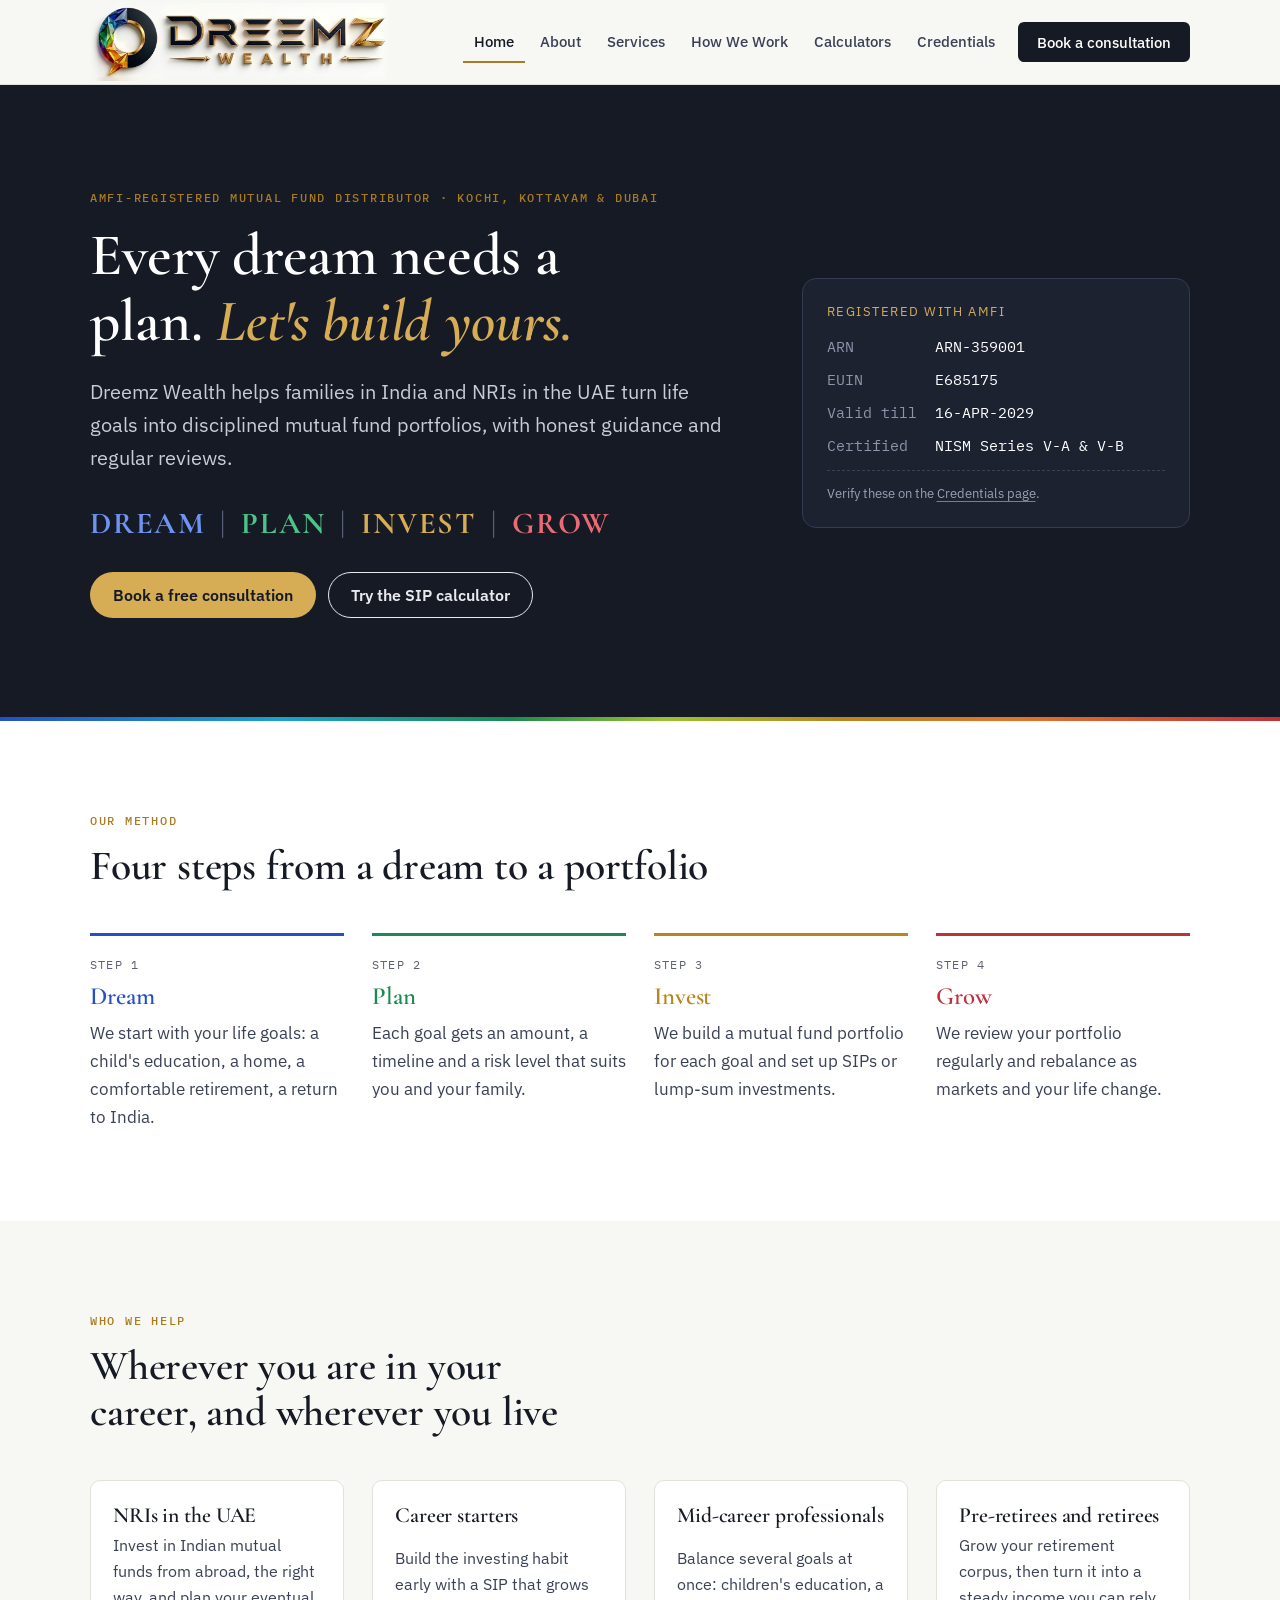
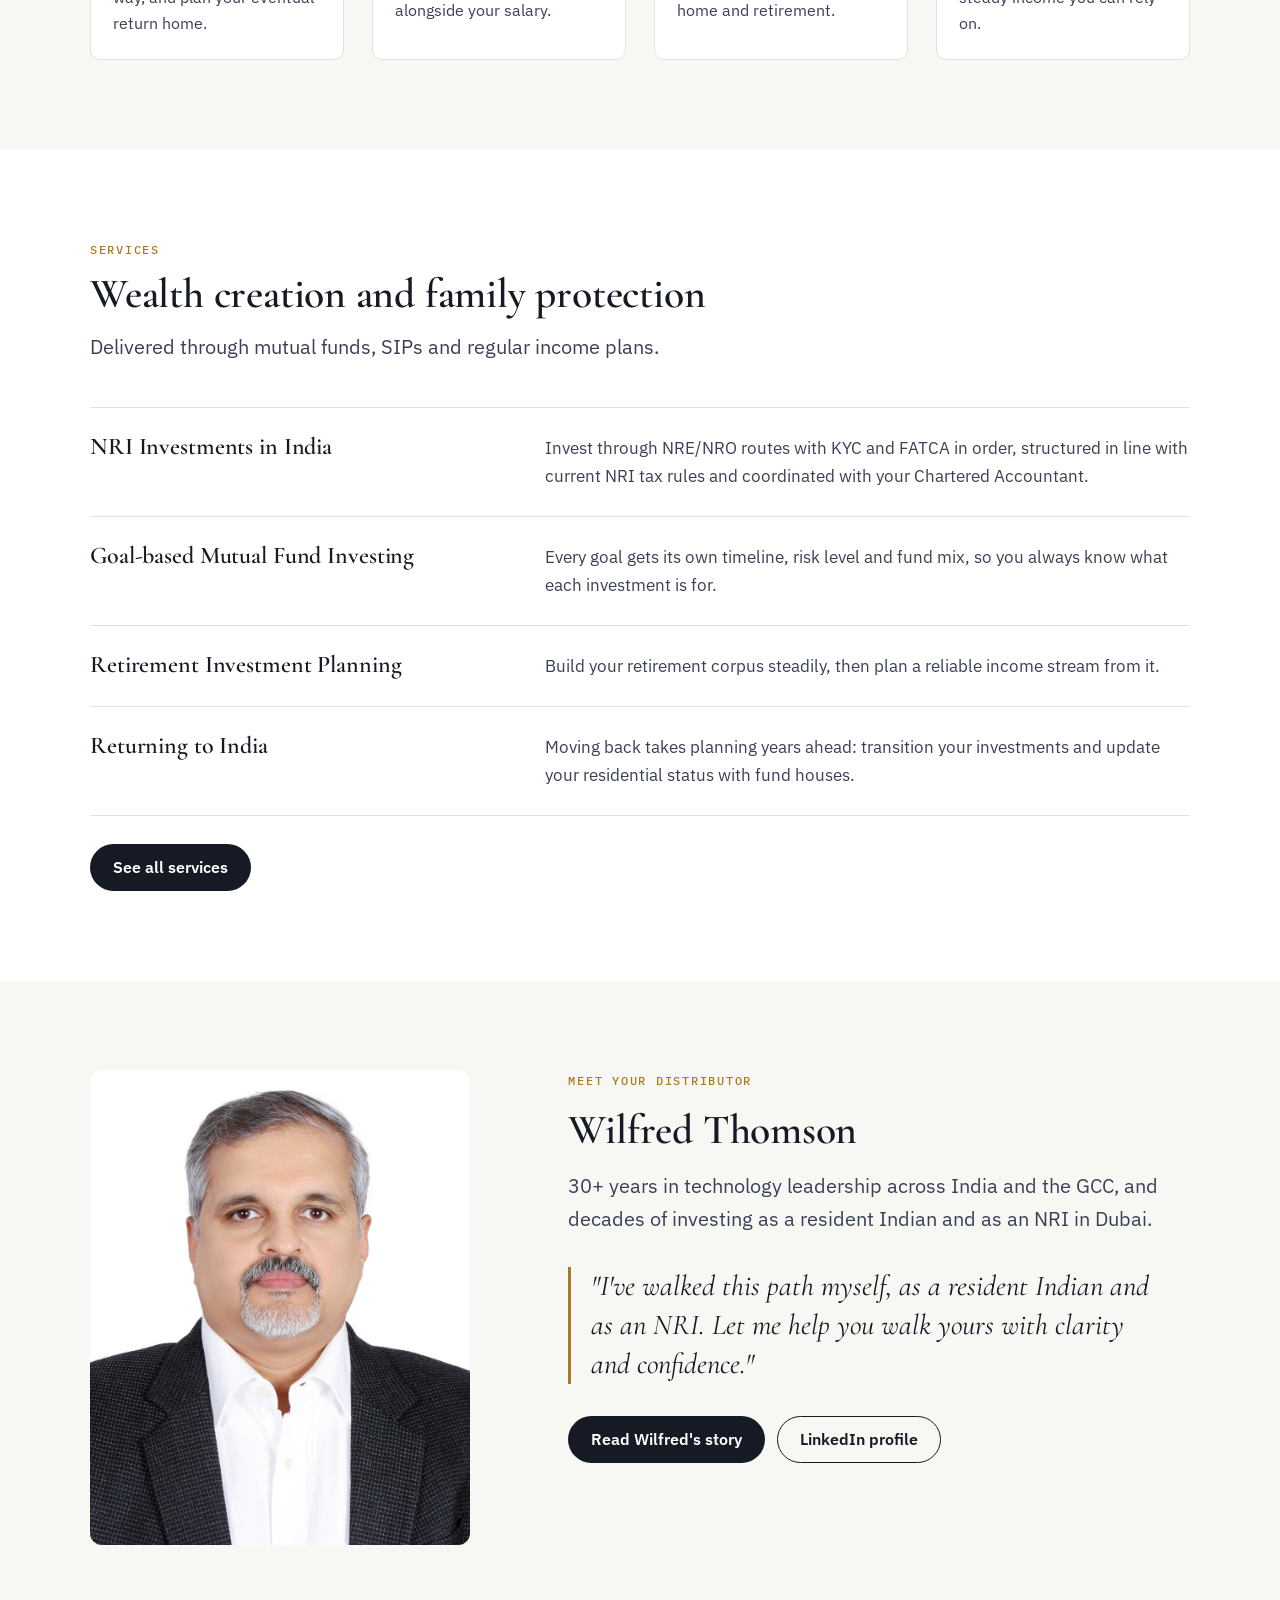
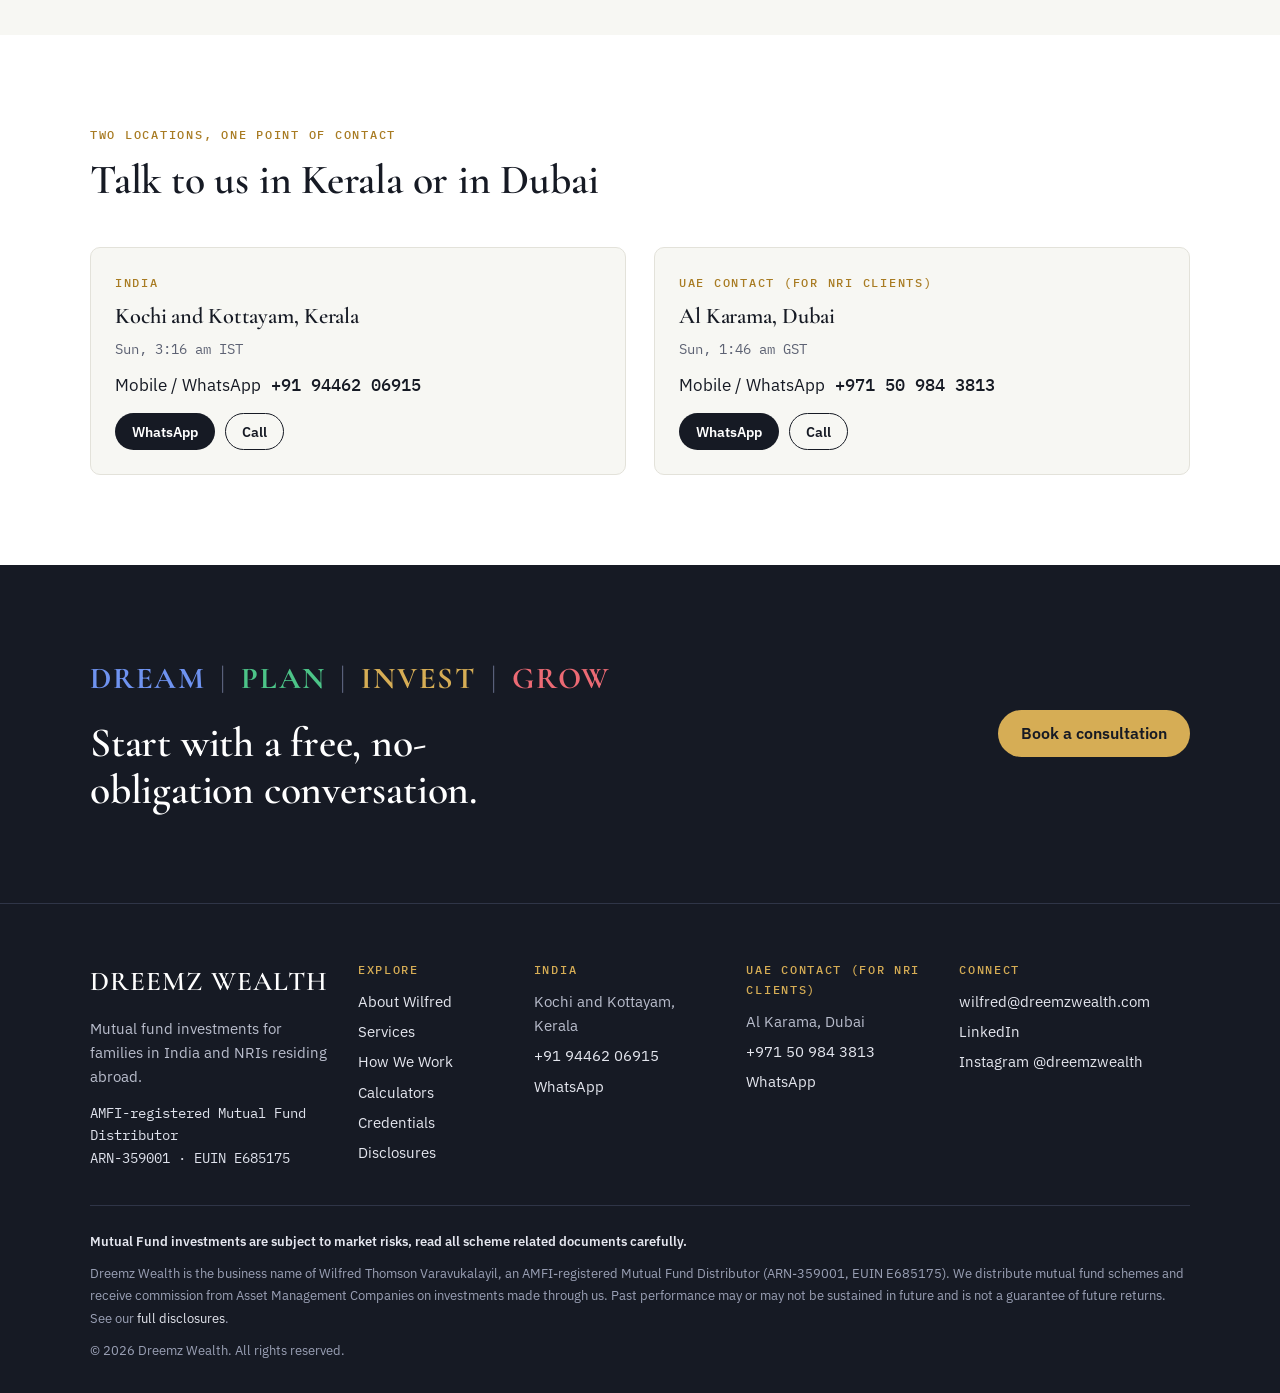
==== index.html @ 94f9faf3 "Add files via upload" ====
<!doctype html>
<html lang="en-IN">
<head>
<meta charset="utf-8">
<meta name="viewport" content="width=device-width, initial-scale=1, viewport-fit=cover">
<title>Dreemz Wealth | Mutual Fund Investments for Families and NRIs</title>
<meta name="description" content="Dreemz Wealth helps families in India and NRIs in the UAE invest in mutual funds with a clear, goal-based plan. AMFI-registered Mutual Fund Distributor, ARN-359001.">
<link rel="canonical" href="https://dreemzwealth.com/">
<meta property="og:type" content="website">
<meta property="og:site_name" content="Dreemz Wealth">
<meta property="og:title" content="Dreemz Wealth | Mutual Fund Investments for Families and NRIs">
<meta property="og:description" content="Dreemz Wealth helps families in India and NRIs in the UAE invest in mutual funds with a clear, goal-based plan. AMFI-registered Mutual Fund Distributor, ARN-359001.">
<meta property="og:url" content="https://dreemzwealth.com/">
<meta property="og:image" content="https://dreemzwealth.com/assets/img/og-image.jpg">
<meta name="theme-color" content="#161a24">
<link rel="icon" href="favicon.ico" sizes="any">
<link rel="icon" type="image/png" sizes="32x32" href="assets/img/icon-32.png">
<link rel="apple-touch-icon" href="assets/img/icon-180.png">
<link rel="preconnect" href="https://fonts.googleapis.com">
<link rel="preconnect" href="https://fonts.gstatic.com" crossorigin>
<link rel="stylesheet" href="https://fonts.googleapis.com/css2?family=Cormorant+Garamond:ital,wght@0,500;0,600;0,700;1,500;1,600&family=IBM+Plex+Mono:wght@400;500&family=IBM+Plex+Sans:wght@400;500;600&display=swap">
<link rel="stylesheet" href="assets/css/style.css?v=20261017">
<script type="application/ld+json">
{"@context":"https://schema.org","@type":"FinancialService","name":"Dreemz Wealth","url":"https://dreemzwealth.com/","email":"wilfred@dreemzwealth.com","founder":{"@type":"Person","name":"Wilfred Thomson","sameAs":"https://www.linkedin.com/in/wilfred-thomson/"},"telephone":["+91-9446206915","+971-50-9843813"],"areaServed":["IN","AE"],"sameAs":["https://www.instagram.com/dreemzwealth/"],"address":[{"@type":"PostalAddress","addressLocality":"Kochi","addressRegion":"Kerala","addressCountry":"IN"},{"@type":"PostalAddress","addressLocality":"Kottayam","addressRegion":"Kerala","addressCountry":"IN"},{"@type":"PostalAddress","addressLocality":"Al Karama, Dubai","addressCountry":"AE"}]}
</script>
</head>
<body>
<a class="skip" href="#main">Skip to content</a>
<header class="site-header">
  <div class="wrap">
    <a class="brand" href="index.html" aria-label="Dreemz Wealth home"><img src="assets/img/dreemz-logo-sm.jpg" width="1014" height="263" alt="Dreemz Wealth"></a>
    <button class="nav-toggle" type="button" aria-expanded="false" aria-controls="site-nav">Menu</button>
    <nav class="nav" id="site-nav" aria-label="Main">
      <a href="index.html" aria-current="page">Home</a>
      <a href="about.html">About</a>
      <a href="services.html">Services</a>
      <a href="how-we-work.html">How We Work</a>
      <a href="calculators.html">Calculators</a>
      <a href="credentials.html">Credentials</a>
      <a class="btn btn--ink" href="contact.html">Book a consultation</a>
    </nav>
  </div>
</header>
<main id="main">
<section class="hero">
  <div class="wrap">
    <div>
      <p class="eyebrow">AMFI-registered Mutual Fund Distributor &middot; Kochi, Kottayam &amp; Dubai</p>
      <h1 style="margin-top:14px">Every dream needs a plan. <em>Let's build yours.</em></h1>
      <p class="lede">Dreemz Wealth helps families in India and NRIs in the UAE turn life goals into disciplined mutual fund portfolios, with honest guidance and regular reviews.</p>
      <div class="tagline hero-tagline"><span class="t-dream">Dream</span><span class="sep">|</span><span class="t-plan">Plan</span><span class="sep">|</span><span class="t-invest">Invest</span><span class="sep">|</span><span class="t-grow">Grow</span></div>
      <div class="btn-row">
        <a class="btn btn--gold" href="contact.html">Book a free consultation</a>
        <a class="btn btn--ghost" href="calculators.html">Try the SIP calculator</a>
      </div>
    </div>
    <aside class="reg-card" aria-label="Registration details">
      <span class="reg-head">Registered with AMFI</span>
      <dl>
        <dt>ARN</dt><dd>ARN-359001</dd>
        <dt>EUIN</dt><dd>E685175</dd>
        <dt>Valid till</dt><dd>16-APR-2029</dd>
        <dt>Certified</dt><dd>NISM Series V-A &amp; V-B</dd>
      </dl>
      <span class="reg-foot">Verify these on the <a href="credentials.html" style="color:inherit">Credentials page</a>.</span>
    </aside>
  </div>
</section>

<section class="section">
  <div class="wrap">
    <div class="section-head">
      <p class="eyebrow">Our method</p>
      <h2>Four steps from a dream to a portfolio</h2>
    </div>
    <div class="grid grid-4 stages">
      <div class="stage" style="--c: var(--dream)">
        <span class="stage-n">STEP 1</span>
        <h3>Dream</h3>
        <p>We start with your life goals: a child's education, a home, a comfortable retirement, a return to India.</p>
      </div>
      <div class="stage" style="--c: var(--plan)">
        <span class="stage-n">STEP 2</span>
        <h3>Plan</h3>
        <p>Each goal gets an amount, a timeline and a risk level that suits you and your family.</p>
      </div>
      <div class="stage" style="--c: var(--invest)">
        <span class="stage-n">STEP 3</span>
        <h3>Invest</h3>
        <p>We build a mutual fund portfolio for each goal and set up SIPs or lump-sum investments.</p>
      </div>
      <div class="stage" style="--c: var(--grow)">
        <span class="stage-n">STEP 4</span>
        <h3>Grow</h3>
        <p>We review your portfolio regularly and rebalance as markets and your life change.</p>
      </div>
    </div>
  </div>
</section>

<section class="section section--paper">
  <div class="wrap">
    <div class="section-head">
      <p class="eyebrow">Who we help</p>
      <h2>Wherever you are in your career, and wherever you live</h2>
    </div>
    <div class="grid grid-4">
      <div class="who"><h3>NRIs in the UAE</h3><p>Invest in Indian mutual funds from abroad, the right way, and plan your eventual return home.</p></div>
      <div class="who"><h3>Career starters</h3><p>Build the investing habit early with a SIP that grows alongside your salary.</p></div>
      <div class="who"><h3>Mid-career professionals</h3><p>Balance several goals at once: children's education, a home and retirement.</p></div>
      <div class="who"><h3>Pre-retirees and retirees</h3><p>Grow your retirement corpus, then turn it into a steady income you can rely on.</p></div>
    </div>
  </div>
</section>

<section class="section">
  <div class="wrap">
    <div class="section-head">
      <p class="eyebrow">Services</p>
      <h2>Wealth creation and family protection</h2>
      <p class="lede">Delivered through mutual funds, SIPs and regular income plans.</p>
    </div>
    <div class="svc-list">
      <div class="svc"><h3>NRI Investments in India</h3><p>Invest through NRE/NRO routes with KYC and FATCA in order, structured in line with current NRI tax rules and coordinated with your Chartered Accountant.</p></div>
      <div class="svc"><h3>Goal-based Mutual Fund Investing</h3><p>Every goal gets its own timeline, risk level and fund mix, so you always know what each investment is for.</p></div>
      <div class="svc"><h3>Retirement Investment Planning</h3><p>Build your retirement corpus steadily, then plan a reliable income stream from it.</p></div>
      <div class="svc"><h3>Returning to India</h3><p>Moving back takes planning years ahead: transition your investments and update your residential status with fund houses.</p></div>
    </div>
    <div class="btn-row" style="margin-top:28px"><a class="btn btn--ink" href="services.html">See all services</a></div>
  </div>
</section>

<section class="section section--paper">
  <div class="wrap about-split">
    <figure class="portrait" style="margin:0">
      <img src="assets/img/wilfred-thomson.jpg" width="900" height="1125" alt="Wilfred Thomson, founder of Dreemz Wealth" loading="lazy">
    </figure>
    <div class="stack-lg">
      <div class="stack">
        <p class="eyebrow">Meet your distributor</p>
        <h2>Wilfred Thomson</h2>
        <p class="lede">30+ years in technology leadership across India and the GCC, and decades of investing as a resident Indian and as an NRI in Dubai.</p>
      </div>
      <blockquote class="pull">"I've walked this path myself, as a resident Indian and as an NRI. Let me help you walk yours with clarity and confidence."</blockquote>
      <div class="btn-row">
        <a class="btn btn--ink" href="about.html">Read Wilfred's story</a>
        <a class="btn btn--ghost" href="https://www.linkedin.com/in/wilfred-thomson/" target="_blank" rel="noopener">LinkedIn profile</a>
      </div>
    </div>
  </div>
</section>

<section class="section">
  <div class="wrap">
    <div class="section-head">
      <p class="eyebrow">Two locations, one point of contact</p>
      <h2>Talk to us in Kerala or in Dubai</h2>
    </div>
    <div class="grid grid-2">
      <div class="place">
        <span class="eyebrow">India</span>
        <h3>Kochi and Kottayam, Kerala</h3>
        <span class="clock" data-tz="Asia/Kolkata" data-tzlabel="IST"></span>
        <div class="line">Mobile / WhatsApp <b>+91 94462 06915</b></div>
        <div class="actions"><a class="btn btn--ink" href="https://wa.me/919446206915" target="_blank" rel="noopener">WhatsApp</a><a class="btn btn--ghost" href="tel:+919446206915">Call</a></div>
      </div>
      <div class="place">
        <span class="eyebrow">UAE contact (for NRI clients)</span>
        <h3>Al Karama, Dubai</h3>
        <span class="clock" data-tz="Asia/Dubai" data-tzlabel="GST"></span>
        <div class="line">Mobile / WhatsApp <b>+971 50 984 3813</b></div>
        <div class="actions"><a class="btn btn--ink" href="https://wa.me/971509843813" target="_blank" rel="noopener">WhatsApp</a><a class="btn btn--ghost" href="tel:+971509843813">Call</a></div>
      </div>
    </div>
  </div>
</section>

<section class="section section--ink cta-band">
  <div class="wrap">
    <div class="stack">
      <div class="tagline"><span class="t-dream">Dream</span><span class="sep">|</span><span class="t-plan">Plan</span><span class="sep">|</span><span class="t-invest">Invest</span><span class="sep">|</span><span class="t-grow">Grow</span></div>
      <h2>Start with a free, no-obligation conversation.</h2>
    </div>
    <a class="btn btn--gold" href="contact.html">Book a consultation</a>
  </div>
</section>
</main>
<footer class="site-footer">
  <div class="wrap">
    <div class="foot-grid">
      <div class="foot-brand">
        <span class="name">DREEMZ WEALTH</span>
        <p>Mutual fund investments for families in India and NRIs residing abroad.</p>
        <p class="reg">AMFI-registered Mutual Fund Distributor<br>ARN-359001 &middot; EUIN E685175</p>
      </div>
      <div>
        <h4>Explore</h4>
        <ul>
          <li><a href="about.html">About Wilfred</a></li>
          <li><a href="services.html">Services</a></li>
          <li><a href="how-we-work.html">How We Work</a></li>
          <li><a href="calculators.html">Calculators</a></li>
          <li><a href="credentials.html">Credentials</a></li>
          <li><a href="disclosures.html">Disclosures</a></li>
        </ul>
      </div>
      <div>
        <h4>India</h4>
        <ul>
          <li>Kochi and Kottayam, Kerala</li>
          <li><a href="tel:+919446206915">+91 94462 06915</a></li>
          <li><a href="https://wa.me/919446206915" target="_blank" rel="noopener">WhatsApp</a></li>
        </ul>
      </div>
      <div>
        <h4>UAE contact (for NRI clients)</h4>
        <ul>
          <li>Al Karama, Dubai</li>
          <li><a href="tel:+971509843813">+971 50 984 3813</a></li>
          <li><a href="https://wa.me/971509843813" target="_blank" rel="noopener">WhatsApp</a></li>
        </ul>
      </div>
      <div>
        <h4>Connect</h4>
        <ul>
          <li><a href="mailto:wilfred@dreemzwealth.com">wilfred@dreemzwealth.com</a></li>
          <li><a href="https://www.linkedin.com/in/wilfred-thomson/" target="_blank" rel="noopener">LinkedIn</a></li>
          <li><a href="https://www.instagram.com/dreemzwealth/" target="_blank" rel="noopener">Instagram @dreemzwealth</a></li>
        </ul>
      </div>
    </div>
    <div class="disclaimer">
      <p><strong>Mutual Fund investments are subject to market risks, read all scheme related documents carefully.</strong></p>
      <p>Dreemz Wealth is the business name of Wilfred Thomson Varavukalayil, an AMFI-registered Mutual Fund Distributor (ARN-359001, EUIN E685175). We distribute mutual fund schemes and receive commission from Asset Management Companies on investments made through us. Past performance may or may not be sustained in future and is not a guarantee of future returns. See our <a href="disclosures.html">full disclosures</a>.</p>
      <p>&copy; <span data-year>2026</span> Dreemz Wealth. All rights reserved.</p>
    </div>
  </div>
</footer>
<script src="assets/js/config.js?v=20261017"></script>
<script src="assets/js/main.js?v=20261017"></script>
</body>
</html>
---- assets/css/style.css ----
/* Dreemz Wealth — site styles
   Layout: paper-white header that matches the logo, ink-navy hero band with a gold rule,
   content sections alternating white and paper, ink footer. Single light theme by design
   (the logo artwork has a light background baked in). */
:root {
  color-scheme: light;
  --ink: #161a24;          /* near-black navy from the logo */
  --ink-2: #222839;
  --ink-soft: #3a4155;
  --paper: #f7f7f3;        /* matches the logo's background */
  --white: #ffffff;
  --line: #e3e2da;
  --muted: #5d6273;
  --gold: #a87b22;         /* text-safe gold */
  --gold-bright: #d6ad55;  /* for use on ink */
  --gold-tint: #f4ead3;
  --dream: #2550c4;        /* tagline colours from the brand card */
  --plan: #1b8a50;
  --invest: #b8861f;
  --grow: #c0303c;
  --ok: #1b8a50;
  --err: #b42318;

  --f-display: "Cormorant Garamond", "Iowan Old Style", Georgia, serif;
  --f-body: "IBM Plex Sans", "Segoe UI", system-ui, -apple-system, sans-serif;
  --f-mono: "IBM Plex Mono", ui-monospace, "SFMono-Regular", Menlo, monospace;

  --step--1: 0.875rem;
  --step-0: 1.0625rem;
  --step-1: 1.25rem;
  --step-2: 1.6rem;
  --step-3: clamp(1.9rem, 1.4rem + 1.8vw, 2.6rem);
  --step-4: clamp(2.4rem, 1.6rem + 3.2vw, 3.7rem);

  --wrap: 1140px;
  --radius: 10px;
  --gutter-l: max(20px, env(safe-area-inset-left, 0px));
  --gutter-r: max(20px, env(safe-area-inset-right, 0px));
}

*, *::before, *::after { box-sizing: border-box; }
[hidden] { display: none !important; }
html { scroll-behavior: smooth; -webkit-text-size-adjust: 100%; }
@media (prefers-reduced-motion: reduce) { html { scroll-behavior: auto; } * { transition: none !important; animation: none !important; } }
body {
  margin: 0;
  background: var(--white);
  color: var(--ink);
  font-family: var(--f-body);
  font-size: var(--step-0);
  line-height: 1.65;
}
img { max-width: 100%; height: auto; display: block; }
a { color: var(--ink); text-decoration-color: var(--gold); text-underline-offset: 3px; }
a:hover { color: var(--gold); }
:focus-visible { outline: 3px solid var(--gold-bright); outline-offset: 3px; border-radius: 4px; }
h1, h2, h3 { font-family: var(--f-display); font-weight: 600; line-height: 1.12; text-wrap: balance; margin: 0; letter-spacing: -0.005em; }
h1 { font-size: var(--step-4); }
h2 { font-size: var(--step-3); }
h3 { font-size: var(--step-2); }
p { margin: 0; }
.prose p + p { margin-top: 1em; }
.prose { max-width: 66ch; }

.wrap { max-width: var(--wrap); margin-inline: auto; padding-left: var(--gutter-l); padding-right: var(--gutter-r); }
.section { padding-block: clamp(56px, 7vw, 96px); }
.section--paper { background: var(--paper); }
.section--ink { background: var(--ink); color: #e9eaf0; }
.section--ink h2, .section--ink h3 { color: #fff; }
.stack { display: flex; flex-direction: column; gap: 1rem; }
.stack-lg { display: flex; flex-direction: column; gap: 2rem; }

.eyebrow {
  font-family: var(--f-mono);
  font-size: 0.78rem;
  letter-spacing: 0.14em;
  text-transform: uppercase;
  color: var(--gold);
  font-weight: 500;
}
.section--ink .eyebrow { color: var(--gold-bright); }
.lede { font-size: var(--step-1); color: var(--ink-soft); max-width: 60ch; }
.section--ink .lede { color: #c9ccd8; }
.muted { color: var(--muted); }
.small { font-size: var(--step--1); }

/* ---------- Header ---------- */
.site-header {
  position: sticky; top: env(safe-area-inset-top, 0px); z-index: 50;
  background: var(--paper);
  border-bottom: 1px solid var(--line);
}
.site-header .wrap { display: flex; align-items: center; justify-content: space-between; gap: 16px; min-height: 84px; }
.brand { display: block; flex: 0 1 300px; min-width: 170px; }
.brand img {
  width: 100%;
  -webkit-mask-image: linear-gradient(90deg, transparent 0, #000 3%, #000 97%, transparent 100%);
          mask-image: linear-gradient(90deg, transparent 0, #000 3%, #000 97%, transparent 100%);
}
.nav { display: flex; align-items: center; gap: 4px; }
.nav a {
  text-decoration: none; font-size: 0.95rem; font-weight: 500; color: var(--ink-soft);
  padding: 8px 11px; border-radius: 6px; white-space: nowrap;
}
.nav a:hover { color: var(--ink); background: #ecebe4; }
.nav a[aria-current="page"] { color: var(--ink); box-shadow: inset 0 -2px 0 var(--gold); border-radius: 0; }
.nav a.btn[aria-current="page"] { color: #fff; box-shadow: none; border-radius: 999px; }
.nav .btn { margin-left: 8px; }
.nav-toggle {
  display: none; background: none; border: 1px solid var(--line); border-radius: 8px;
  padding: 9px 12px; font: inherit; font-size: 0.9rem; color: var(--ink); cursor: pointer;
}
@media (max-width: 1020px) {
  .nav-toggle { display: inline-flex; align-items: center; gap: 8px; }
  .nav {
    display: none; position: absolute; left: 0; right: 0; top: 100%;
    flex-direction: column; align-items: stretch; gap: 0;
    background: var(--paper); border-bottom: 1px solid var(--line);
    padding: 8px var(--gutter-r) 16px var(--gutter-l);
  }
  .nav.is-open { display: flex; }
  .nav a { padding: 12px 6px; border-bottom: 1px solid var(--line); border-radius: 0; }
  .nav a[aria-current="page"] { box-shadow: inset 3px 0 0 var(--gold); padding-left: 12px; }
  .nav .btn { margin: 12px 0 0; text-align: center; }
}

/* ---------- Buttons ---------- */
.btn {
  display: inline-flex; align-items: center; justify-content: center; gap: 8px;
  font: inherit; font-weight: 600; font-size: 0.97rem; line-height: 1.2;
  padding: 13px 22px; border-radius: 999px; border: 1.5px solid transparent;
  text-decoration: none; cursor: pointer; transition: background .2s, color .2s, border-color .2s;
}
.btn--gold { background: var(--gold-bright); color: var(--ink); }
.btn--gold:hover { background: #e4bf6d; color: var(--ink); }
.btn--ink { background: var(--ink); color: #fff; }
.btn--ink:hover { background: var(--ink-2); color: #fff; }
.btn--ghost { border-color: currentColor; color: inherit; background: transparent; }
.btn--ghost:hover { color: var(--gold-bright); }
.nav .btn--ink { color: #fff; padding: 10px 18px; }
.btn-row { display: flex; flex-wrap: wrap; gap: 12px; }

/* ---------- Hero ---------- */
.hero { background: var(--ink); color: #e9eaf0; position: relative; overflow: hidden; }
.hero::after {
  /* thin prism line echoing the emblem's facets */
  content: ""; position: absolute; left: 0; right: 0; bottom: 0; height: 4px;
  background: linear-gradient(90deg, var(--dream), #1aa3c9 22%, var(--plan) 40%, #9ac230 52%, var(--invest) 66%, #e0742a 80%, var(--grow));
}
.hero .wrap { padding-block: clamp(56px, 8vw, 104px); display: grid; grid-template-columns: 1.25fr 0.75fr; gap: clamp(32px, 5vw, 64px); align-items: center; }
.hero h1 { color: #fff; }
.hero h1 em { font-style: italic; color: var(--gold-bright); }
.hero .lede { color: #c9ccd8; margin-top: 1.25rem; }
.hero .btn-row { margin-top: 2rem; }
.hero--page .wrap { grid-template-columns: 1fr; gap: 10px; padding-block: clamp(44px, 6vw, 72px); }
.hero--page .lede { margin-top: 0.9rem; }
@media (max-width: 860px) { .hero .wrap { grid-template-columns: 1fr; } }

.tagline { display: flex; flex-wrap: wrap; align-items: baseline; gap: 6px 14px; font-family: var(--f-display); font-weight: 700; font-size: clamp(1.35rem, 1rem + 1.3vw, 1.9rem); letter-spacing: 0.06em; }
.tagline span:nth-child(odd) { text-transform: uppercase; }
.tagline .sep { color: #59607a; font-weight: 400; }
.t-dream { color: #6f93f0; } .t-plan { color: #4cc488; } .t-invest { color: var(--gold-bright); } .t-grow { color: #ec6a74; }
.section:not(.section--ink) .t-dream { color: var(--dream); }
.section:not(.section--ink) .t-plan { color: var(--plan); }
.section:not(.section--ink) .t-invest { color: var(--invest); }
.section:not(.section--ink) .t-grow { color: var(--grow); }

/* registration plate — the ARN as printed on the AMFI card */
.reg-card {
  background: #1d2231; border: 1px solid #343b52; border-radius: 14px; padding: 22px 24px;
  font-family: var(--f-mono); color: #dfe2ec; display: grid; gap: 12px;
}
.reg-card .reg-head { font-family: var(--f-body); font-size: 0.8rem; letter-spacing: 0.12em; text-transform: uppercase; color: var(--gold-bright); }
.reg-card dl { margin: 0; display: grid; grid-template-columns: auto 1fr; gap: 8px 18px; font-size: 0.95rem; }
.reg-card dt { color: #8e94aa; }
.reg-card dd { margin: 0; color: #fff; font-variant-numeric: tabular-nums; }
.reg-card .reg-foot { font-family: var(--f-body); font-size: 0.82rem; color: #9aa0b5; border-top: 1px dashed #3a4157; padding-top: 12px; }

/* ---------- Strip of facts ---------- */
.facts { background: var(--paper); border-bottom: 1px solid var(--line); }
.facts ul { list-style: none; margin: 0; padding-block: 18px; display: flex; flex-wrap: wrap; gap: 10px 36px; font-size: 0.92rem; color: var(--ink-soft); }
.facts li { display: flex; gap: 8px; align-items: baseline; }
.facts b { font-family: var(--f-mono); font-weight: 500; color: var(--ink); }

/* ---------- Generic grids ---------- */
.grid { display: grid; gap: clamp(18px, 2.4vw, 28px); }
.grid-2 { grid-template-columns: repeat(2, minmax(0, 1fr)); }
.grid-3 { grid-template-columns: repeat(3, minmax(0, 1fr)); }
.grid-4 { grid-template-columns: repeat(4, minmax(0, 1fr)); }
@media (max-width: 960px) { .grid-4 { grid-template-columns: repeat(2, minmax(0, 1fr)); } .grid-3 { grid-template-columns: repeat(2, minmax(0, 1fr)); } }
@media (max-width: 640px) { .grid-2, .grid-3, .grid-4 { grid-template-columns: 1fr; } }
.section-head { display: grid; gap: 12px; margin-bottom: clamp(28px, 4vw, 44px); max-width: 760px; }

/* Four-stage method: Dream / Plan / Invest / Grow */
.stages { counter-reset: stage; }
.stage { border-top: 3px solid var(--c, var(--gold)); padding-top: 18px; display: grid; gap: 8px; align-content: start; }
.stage h3 { font-size: 1.55rem; color: var(--c); }
.stage p { color: var(--ink-soft); }
.stage .stage-n { font-family: var(--f-mono); font-size: 0.78rem; color: var(--muted); letter-spacing: 0.1em; }

/* Audience list */
.who { display: grid; gap: 6px; padding: 22px; background: var(--white); border: 1px solid var(--line); border-radius: var(--radius); }
.who h3 { font-size: 1.35rem; }
.who p { color: var(--ink-soft); font-size: 0.98rem; }

/* Service rows */
.svc-list { display: grid; gap: 0; border-top: 1px solid var(--line); }
.svc { display: grid; grid-template-columns: minmax(0, 0.9fr) minmax(0, 1.4fr); gap: 12px 40px; padding: 26px 0; border-bottom: 1px solid var(--line); }
.svc h3 { font-size: 1.5rem; }
.svc p { color: var(--ink-soft); }
@media (max-width: 720px) { .svc { grid-template-columns: 1fr; } }
.offer { padding: 24px; border-radius: var(--radius); background: var(--white); border: 1px solid var(--line); display: grid; gap: 8px; align-content: start; }
.offer h3 { font-size: 1.35rem; }
.offer p { color: var(--ink-soft); font-size: 0.98rem; }
.offer .tag { font-family: var(--f-mono); font-size: 0.75rem; letter-spacing: 0.1em; text-transform: uppercase; color: var(--gold); }

.note {
  border-left: 3px solid var(--gold); background: var(--gold-tint); padding: 16px 20px; border-radius: 0 8px 8px 0;
  font-size: 0.95rem; color: var(--ink-soft);
}

/* ---------- About ---------- */
.about-split { display: grid; grid-template-columns: minmax(0, 0.8fr) minmax(0, 1.2fr); gap: clamp(28px, 5vw, 64px); align-items: start; }
@media (max-width: 820px) { .about-split { grid-template-columns: 1fr; } }
.portrait { border-radius: 12px; overflow: hidden; background: #e9e9e4; max-width: 380px; width: 100%; }
.portrait img { width: 100%; aspect-ratio: 4 / 5; object-fit: cover; }
.portrait figcaption { padding: 12px 16px; font-size: 0.9rem; color: var(--muted); background: var(--paper); }
blockquote.pull {
  margin: 0; font-family: var(--f-display); font-style: italic; font-size: clamp(1.4rem, 1.1rem + 1vw, 1.8rem); line-height: 1.35;
  color: var(--ink); border-left: 3px solid var(--gold); padding-left: 20px; max-width: 46ch;
}
.roles { width: 100%; border-collapse: collapse; font-size: 0.97rem; }
.roles th, .roles td { text-align: left; padding: 12px 14px 12px 0; border-bottom: 1px solid var(--line); vertical-align: top; }
.roles th { font-family: var(--f-mono); font-weight: 500; font-size: 0.75rem; letter-spacing: 0.12em; text-transform: uppercase; color: var(--muted); }
.roles td:first-child { font-weight: 600; }
.table-scroll { overflow-x: auto; }
.chips { display: flex; flex-wrap: wrap; gap: 8px; list-style: none; margin: 0; padding: 0; }
.chips li { font-size: 0.88rem; padding: 6px 12px; border-radius: 999px; background: var(--paper); border: 1px solid var(--line); }

/* ---------- Process (How we work) ---------- */
.process { list-style: none; margin: 0; padding: 0; display: grid; gap: 0; counter-reset: step; }
.process li { counter-increment: step; display: grid; grid-template-columns: 64px minmax(0, 1fr); gap: 4px 20px; padding: 26px 0; border-bottom: 1px solid var(--line); }
.process li::before {
  content: counter(step, decimal-leading-zero); grid-row: span 2;
  font-family: var(--f-mono); font-size: 1.05rem; color: var(--gold); padding-top: 4px;
}
.process h3 { font-size: 1.45rem; }
.process p { color: var(--ink-soft); max-width: 66ch; }

/* ---------- Calculators ---------- */
.calc { display: grid; grid-template-columns: minmax(0, 1fr) minmax(0, 1fr); gap: 0; border: 1px solid var(--line); border-radius: 14px; overflow: hidden; background: var(--white); }
@media (max-width: 820px) { .calc { grid-template-columns: 1fr; } }
.calc-inputs { padding: clamp(20px, 3vw, 32px); display: grid; gap: 22px; align-content: start; }
.calc-out { padding: clamp(20px, 3vw, 32px); background: var(--ink); color: #e9eaf0; display: grid; gap: 18px; align-content: start; }
.field { display: grid; gap: 8px; }
.field-row { display: flex; justify-content: space-between; align-items: baseline; gap: 12px; }
.field label { font-weight: 600; font-size: 0.95rem; }
.field output, .num-in {
  font-family: var(--f-mono); font-variant-numeric: tabular-nums; font-size: 0.95rem;
}
.num-in { width: 9.5em; text-align: right; padding: 6px 8px; border: 1px solid var(--line); border-radius: 6px; background: var(--paper); color: var(--ink); }
input[type="range"] { width: 100%; accent-color: var(--gold); }
.out-big { font-family: var(--f-display); font-size: clamp(2.2rem, 1.6rem + 2vw, 3rem); font-weight: 700; color: #fff; line-height: 1.05; font-variant-numeric: tabular-nums; }
.out-label { font-size: 0.85rem; color: #a9aec0; letter-spacing: 0.04em; }
.out-words { font-size: 0.92rem; color: var(--gold-bright); }
.out-grid { display: grid; grid-template-columns: 1fr 1fr; gap: 14px; }
.out-grid div { display: grid; gap: 2px; }
.out-grid b { font-family: var(--f-mono); font-weight: 500; color: #fff; font-variant-numeric: tabular-nums; }
.bar { height: 12px; border-radius: 999px; background: #39405a; overflow: hidden; display: flex; }
.bar i { display: block; height: 100%; }
.bar .b-inv { background: #8e96b4; }
.bar .b-gain { background: var(--gold-bright); }
.legend { display: flex; gap: 16px; flex-wrap: wrap; font-size: 0.82rem; color: #a9aec0; }
.legend span::before { content: ""; display: inline-block; width: 10px; height: 10px; border-radius: 2px; margin-right: 6px; background: var(--c); vertical-align: -1px; }
.calc-note { font-size: 0.82rem; color: #a9aec0; border-top: 1px solid #343b52; padding-top: 12px; }
.chart { width: 100%; height: auto; }

/* ---------- Credentials ---------- */
.creds { display: grid; grid-template-columns: repeat(3, minmax(0, 1fr)); gap: 24px; }
@media (max-width: 960px) { .creds { grid-template-columns: repeat(2, minmax(0, 1fr)); } }
@media (max-width: 600px) { .creds { grid-template-columns: 1fr; } }
.cred { display: grid; gap: 12px; align-content: start; }
.cred button {
  all: unset; cursor: zoom-in; display: block; border-radius: 10px; overflow: hidden;
  border: 1px solid var(--line); background: var(--white); box-shadow: 0 1px 2px rgba(22,26,36,.06), 0 8px 24px rgba(22,26,36,.06);
}
.cred button:focus-visible { outline: 3px solid var(--gold-bright); outline-offset: 3px; }
.cred img { width: 100%; aspect-ratio: 1.42; object-fit: contain; background: #fff; }
.cred h3 { font-family: var(--f-body); font-size: 1.02rem; font-weight: 600; line-height: 1.35; }
.cred p { font-size: 0.9rem; color: var(--muted); }
.cred .kind { font-family: var(--f-mono); font-size: 0.72rem; letter-spacing: 0.12em; text-transform: uppercase; color: var(--gold); }
.lightbox { position: fixed; inset: 0; z-index: 100; background: rgba(13,15,22,.92); display: grid; place-items: center;
  padding: max(20px, env(safe-area-inset-top, 0px)) max(16px, env(safe-area-inset-right, 0px)) max(20px, env(safe-area-inset-bottom, 0px)) max(16px, env(safe-area-inset-left, 0px)); }
.lightbox img { max-height: 84vh; width: auto; max-width: 100%; border-radius: 6px; background: #fff; }
.lightbox figure { margin: 0; display: grid; gap: 12px; justify-items: center; }
.lightbox figcaption { color: #dfe2ec; font-size: 0.95rem; text-align: center; }
.lightbox .close { position: absolute; top: calc(14px + env(safe-area-inset-top, 0px)); right: calc(14px + env(safe-area-inset-right, 0px)); }

.verify { display: grid; gap: 10px; }
.verify a { word-break: break-word; }

/* ---------- Contact ---------- */
.contact-split { display: grid; grid-template-columns: minmax(0, 1.15fr) minmax(0, 0.85fr); gap: clamp(28px, 5vw, 56px); align-items: start; }
@media (max-width: 860px) { .contact-split { grid-template-columns: 1fr; } }
form.enquiry { display: grid; gap: 18px; padding: clamp(20px, 3vw, 32px); background: var(--white); border: 1px solid var(--line); border-radius: 14px; }
.form-field { display: grid; gap: 6px; }
.form-field label { font-weight: 600; font-size: 0.95rem; }
.form-field .hint { font-size: 0.85rem; color: var(--muted); }
.form-field input, .form-field textarea, .form-field select {
  font: inherit; font-size: 1rem; padding: 12px 14px; border: 1.5px solid #d5d4cb; border-radius: 8px; background: var(--white); color: var(--ink); width: 100%;
}
.form-field textarea { min-height: 140px; resize: vertical; }
.form-field input:focus, .form-field textarea:focus, .form-field select:focus { outline: none; border-color: var(--gold); box-shadow: 0 0 0 3px var(--gold-tint); }
.form-field [aria-invalid="true"] { border-color: var(--err); }
.err-msg { color: var(--err); font-size: 0.86rem; }
.phone-row { display: grid; grid-template-columns: 7.5em minmax(0, 1fr); gap: 8px; }
.hp { position: absolute; left: -9999px; width: 1px; height: 1px; overflow: hidden; }
.form-status { padding: 14px 16px; border-radius: 8px; font-size: 0.95rem; }
.form-status.ok { background: #e7f5ec; color: #135c36; }
.form-status.fail { background: #fdecea; color: var(--err); }
.consent { font-size: 0.85rem; color: var(--muted); }

.place { padding: 24px; border-radius: var(--radius); background: var(--paper); border: 1px solid var(--line); display: grid; gap: 10px; }
.place h3 { font-size: 1.4rem; }
.place .clock { font-family: var(--f-mono); font-size: 0.85rem; color: var(--muted); font-variant-numeric: tabular-nums; }
.place .line { display: flex; gap: 10px; align-items: baseline; flex-wrap: wrap; }
.place .line b { font-family: var(--f-mono); font-weight: 500; }
.place .actions { display: flex; flex-wrap: wrap; gap: 10px; margin-top: 4px; }
.place .btn { padding: 9px 16px; font-size: 0.9rem; }
.place .btn--ghost { color: var(--ink); }
.place .btn--ghost:hover { color: var(--gold); }

/* ---------- CTA band ---------- */
.cta-band .wrap { display: flex; flex-wrap: wrap; align-items: center; justify-content: space-between; gap: 24px; }
.cta-band h2 { max-width: 22ch; }

/* ---------- Footer ---------- */
.site-footer { background: var(--ink); color: #b9bdcc; font-size: 0.92rem; border-top: 1px solid #2f3547; }
.site-footer .wrap { padding-block: 56px 32px; display: grid; gap: 36px; }
.foot-grid { display: grid; grid-template-columns: minmax(0, 1.3fr) minmax(0, 0.8fr) minmax(0, 1fr) minmax(0, 1fr) minmax(0, 1.25fr); gap: 28px; }
@media (max-width: 1100px) { .foot-grid { grid-template-columns: repeat(3, minmax(0, 1fr)); } .foot-brand { grid-column: 1 / -1; } }
@media (max-width: 860px) { .foot-grid { grid-template-columns: 1fr 1fr; } }
@media (max-width: 520px) { .foot-grid { grid-template-columns: 1fr; } }
.site-footer h4 { margin: 0 0 10px; font-family: var(--f-mono); font-weight: 500; font-size: 0.75rem; letter-spacing: 0.14em; text-transform: uppercase; color: var(--gold-bright); }
.site-footer a { color: #e4e6ee; text-decoration: none; }
.site-footer a:hover { color: var(--gold-bright); }
.site-footer ul { list-style: none; margin: 0; padding: 0; display: grid; gap: 6px; }
.site-footer li { overflow-wrap: anywhere; }
.foot-brand { display: grid; gap: 12px; align-content: start; }
.foot-brand .name { font-family: var(--f-display); font-size: 1.7rem; font-weight: 600; color: #fff; letter-spacing: 0.04em; }
.foot-brand .reg { font-family: var(--f-mono); font-size: 0.85rem; color: #dfe2ec; }
.disclaimer { border-top: 1px solid #2f3547; padding-top: 24px; display: grid; gap: 10px; font-size: 0.84rem; color: #9aa0b5; }
.disclaimer strong { color: #e4e6ee; font-weight: 600; }

/* ---------- Disclosures page ---------- */
.legal h2 { font-size: var(--step-2); margin-top: 2.2rem; }
.legal h2:first-child { margin-top: 0; }
.legal p, .legal ul { margin-top: 0.8rem; max-width: 72ch; color: var(--ink-soft); }
.legal ul { padding-left: 1.2em; }
.legal li + li { margin-top: 0.4rem; }

.skip { position: absolute; left: -9999px; top: 0; }
.skip:focus { left: 16px; top: 12px; z-index: 200; background: var(--ink); color: #fff; padding: 10px 14px; border-radius: 6px; }

/* Wealthy partnership (portrait certificate beside text) */
.partner { display: grid; grid-template-columns: minmax(0, 300px) minmax(0, 1fr); gap: clamp(28px, 5vw, 64px); align-items: center; }
.partner .cred img { aspect-ratio: auto; }
@media (max-width: 720px) { .partner { grid-template-columns: 1fr; } .partner-img { max-width: 280px; } }
.hero .hero-tagline { margin-top: 1.6rem; }
.hero .hero-tagline + .btn-row { margin-top: 1.4rem; }
@media (max-width: 480px) { .tagline { flex-wrap: nowrap; font-size: 1.12rem; gap: 4px 9px; letter-spacing: 0.04em; } }
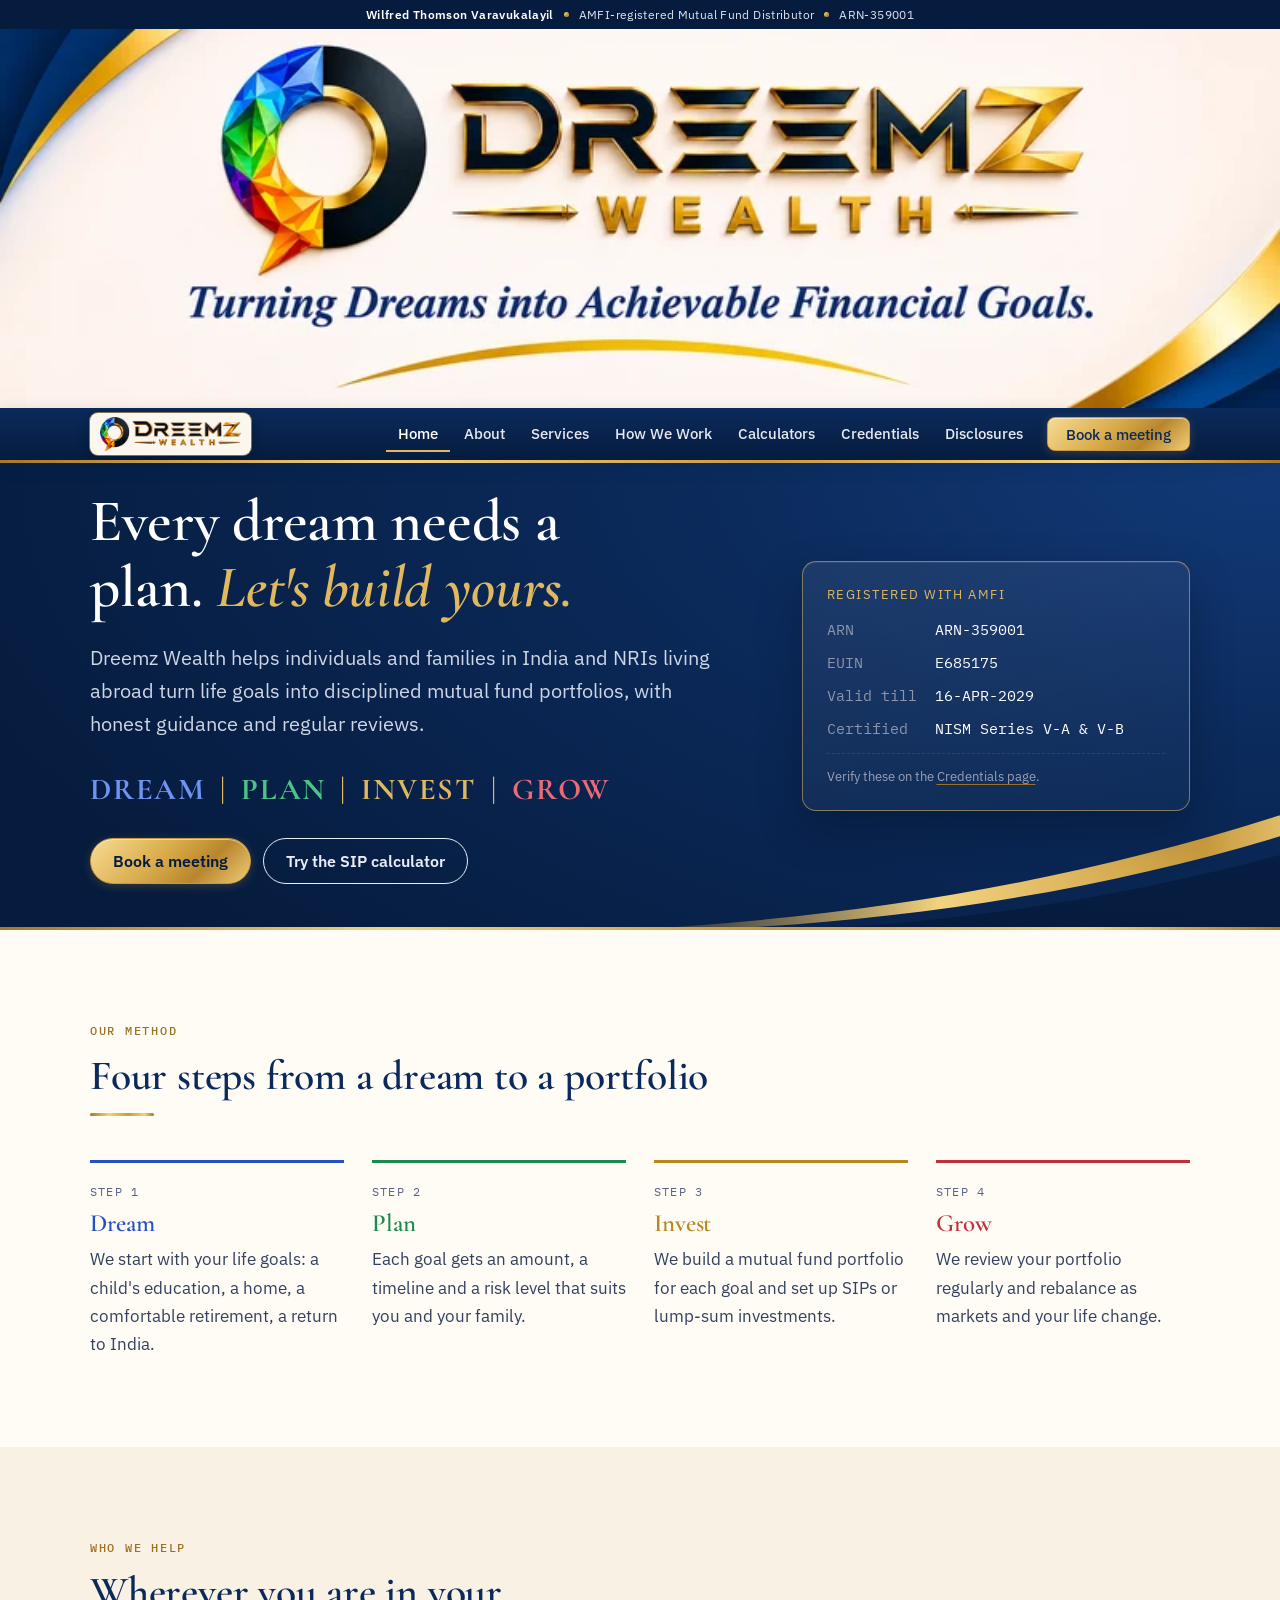
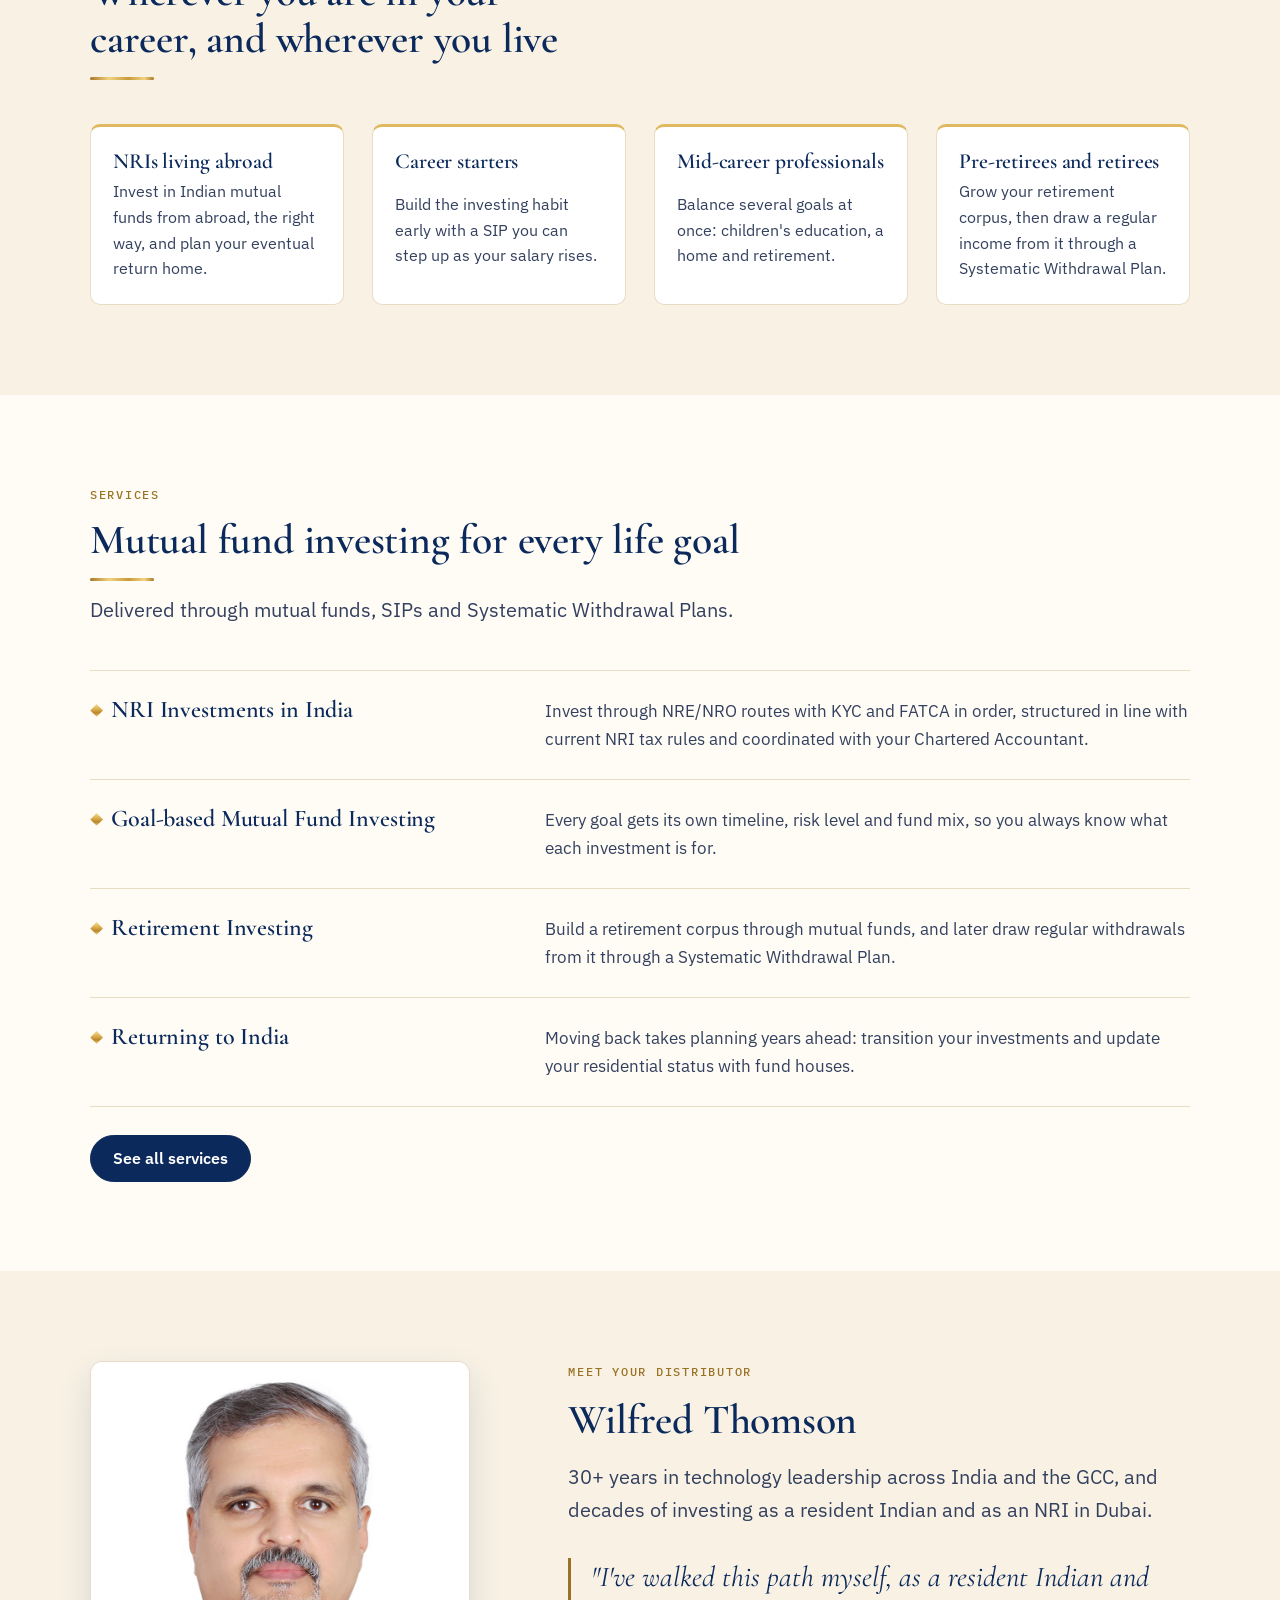
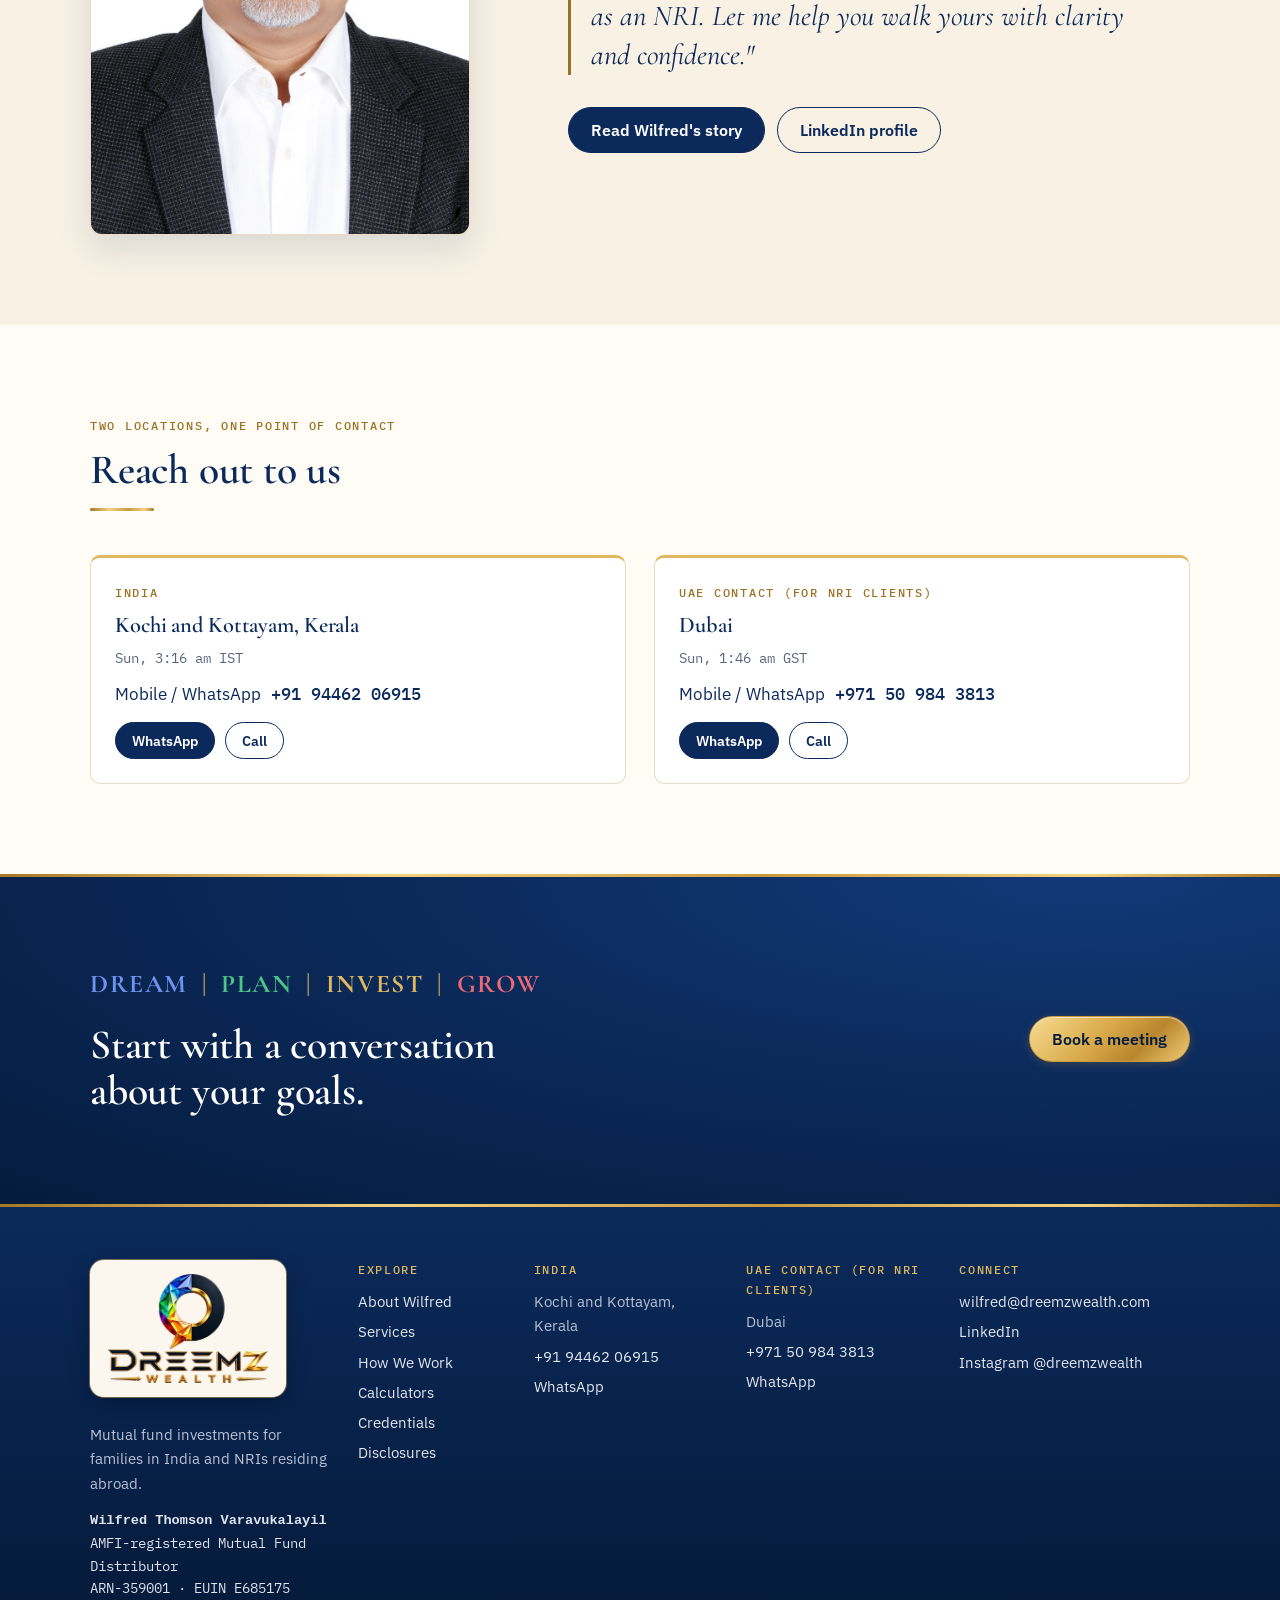
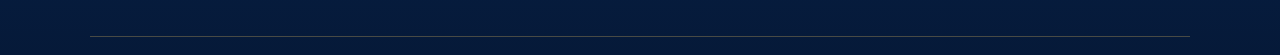
==== commit 12c44a50: "Add files via upload Release v2.6: navy-gold theme, compliance updates" ====
--- a/index.html
+++ b/index.html
@@ -4,32 +4,43 @@
 <meta charset="utf-8">
 <meta name="viewport" content="width=device-width, initial-scale=1, viewport-fit=cover">
 <title>Dreemz Wealth | Mutual Fund Investments for Families and NRIs</title>
-<meta name="description" content="Dreemz Wealth helps families in India and NRIs in the UAE invest in mutual funds with a clear, goal-based plan. AMFI-registered Mutual Fund Distributor, ARN-359001.">
+<meta name="description" content="Dreemz Wealth helps individuals and families in India and NRIs living abroad invest in mutual funds with a clear, goal-based plan. AMFI-registered Mutual Fund Distributor, ARN-359001.">
 <link rel="canonical" href="https://dreemzwealth.com/">
 <meta property="og:type" content="website">
 <meta property="og:site_name" content="Dreemz Wealth">
 <meta property="og:title" content="Dreemz Wealth | Mutual Fund Investments for Families and NRIs">
-<meta property="og:description" content="Dreemz Wealth helps families in India and NRIs in the UAE invest in mutual funds with a clear, goal-based plan. AMFI-registered Mutual Fund Distributor, ARN-359001.">
+<meta property="og:description" content="Dreemz Wealth helps individuals and families in India and NRIs living abroad invest in mutual funds with a clear, goal-based plan. AMFI-registered Mutual Fund Distributor, ARN-359001.">
 <meta property="og:url" content="https://dreemzwealth.com/">
 <meta property="og:image" content="https://dreemzwealth.com/assets/img/og-image.jpg">
-<meta name="theme-color" content="#161a24">
-<link rel="icon" href="favicon.ico" sizes="any">
-<link rel="icon" type="image/png" sizes="32x32" href="assets/img/icon-32.png">
-<link rel="apple-touch-icon" href="assets/img/icon-180.png">
+<meta name="theme-color" content="#0b2a5b">
+<link rel="icon" href="favicon.ico?v=2" sizes="any">
+<link rel="shortcut icon" href="favicon.ico?v=2">
+<link rel="icon" type="image/png" sizes="32x32" href="assets/img/icon-32.png?v=2">
+<link rel="icon" type="image/png" sizes="16x16" href="assets/img/icon-16.png?v=2">
+<link rel="apple-touch-icon" sizes="180x180" href="assets/img/icon-180.png?v=2">
+<link rel="manifest" href="site.webmanifest">
 <link rel="preconnect" href="https://fonts.googleapis.com">
 <link rel="preconnect" href="https://fonts.gstatic.com" crossorigin>
 <link rel="stylesheet" href="https://fonts.googleapis.com/css2?family=Cormorant+Garamond:ital,wght@0,500;0,600;0,700;1,500;1,600&family=IBM+Plex+Mono:wght@400;500&family=IBM+Plex+Sans:wght@400;500;600&display=swap">
-<link rel="stylesheet" href="assets/css/style.css?v=20261017">
+<link rel="stylesheet" href="assets/css/style.css?v=20261112">
 <script type="application/ld+json">
-{"@context":"https://schema.org","@type":"FinancialService","name":"Dreemz Wealth","url":"https://dreemzwealth.com/","email":"wilfred@dreemzwealth.com","founder":{"@type":"Person","name":"Wilfred Thomson","sameAs":"https://www.linkedin.com/in/wilfred-thomson/"},"telephone":["+91-9446206915","+971-50-9843813"],"areaServed":["IN","AE"],"sameAs":["https://www.instagram.com/dreemzwealth/"],"address":[{"@type":"PostalAddress","addressLocality":"Kochi","addressRegion":"Kerala","addressCountry":"IN"},{"@type":"PostalAddress","addressLocality":"Kottayam","addressRegion":"Kerala","addressCountry":"IN"},{"@type":"PostalAddress","addressLocality":"Al Karama, Dubai","addressCountry":"AE"}]}
+{"@context":"https://schema.org","@type":"FinancialService","name":"Dreemz Wealth","url":"https://dreemzwealth.com/","email":"wilfred@dreemzwealth.com","founder":{"@type":"Person","name":"Wilfred Thomson","sameAs":"https://www.linkedin.com/in/wilfred-thomson/"},"telephone":["+91-9446206915","+971-50-9843813"],"areaServed":["IN","AE"],"sameAs":["https://www.instagram.com/dreemzwealth/"],"address":[{"@type":"PostalAddress","addressLocality":"Kochi","addressRegion":"Kerala","addressCountry":"IN"},{"@type":"PostalAddress","addressLocality":"Kottayam","addressRegion":"Kerala","addressCountry":"IN"},{"@type":"PostalAddress","addressLocality":"Dubai","addressCountry":"AE"}]}
 </script>
 </head>
 <body>
 <a class="skip" href="#main">Skip to content</a>
+<div class="id-strip"><div class="wrap"><span>Wilfred Thomson Varavukalayil</span><span class="gold-dot" aria-hidden="true"></span><span>AMFI-registered Mutual Fund Distributor</span><span class="gold-dot" aria-hidden="true"></span><span>ARN-359001</span></div></div>
+<div class="banner">
+  <picture>
+    <source type="image/webp" media="(max-width: 760px)" srcset="assets/img/banner/banner-mobile-800x237.webp 800w, assets/img/banner/banner-mobile-1200x355.webp 1200w, assets/img/banner/banner-mobile-1905x564.webp 1905w" sizes="100vw">
+    <source type="image/webp" srcset="assets/img/banner/banner-wide-1280x213.webp 1280w, assets/img/banner/banner-wide-1440x240.webp 1440w, assets/img/banner/banner-wide-1920x320.webp 1920w, assets/img/banner/banner-wide-3024x504.webp 3024w" sizes="(min-width: 1920px) 1920px, 100vw">
+    <img src="assets/img/banner/banner-wide-1440x240.jpg" width="1920" height="320" alt="Dreemz Wealth. Turning dreams into achievable financial goals." fetchpriority="high">
+  </picture>
+</div>
 <header class="site-header">
   <div class="wrap">
-    <a class="brand" href="index.html" aria-label="Dreemz Wealth home"><img src="assets/img/dreemz-logo-sm.jpg" width="1014" height="263" alt="Dreemz Wealth"></a>
-    <button class="nav-toggle" type="button" aria-expanded="false" aria-controls="site-nav">Menu</button>
+    <a class="nav-emblem" href="index.html" aria-label="Dreemz Wealth home"><picture><source type="image/webp" srcset="assets/img/brand/logo-h-ivory-84.webp"><img src="assets/img/brand/logo-h-ivory-84.png" width="349" height="84" alt="Dreemz Wealth"></picture></a>
+    <button class="nav-toggle" type="button" aria-expanded="false" aria-controls="site-nav"><span class="burger" aria-hidden="true"></span>Menu</button>
     <nav class="nav" id="site-nav" aria-label="Main">
       <a href="index.html" aria-current="page">Home</a>
       <a href="about.html">About</a>
@@ -37,7 +48,8 @@
       <a href="how-we-work.html">How We Work</a>
       <a href="calculators.html">Calculators</a>
       <a href="credentials.html">Credentials</a>
-      <a class="btn btn--ink" href="contact.html">Book a consultation</a>
+      <a href="disclosures.html">Disclosures</a>
+      <a class="btn btn--gold" href="contact.html">Book a meeting</a>
     </nav>
   </div>
 </header>
@@ -45,12 +57,11 @@
 <section class="hero">
   <div class="wrap">
     <div>
-      <p class="eyebrow">AMFI-registered Mutual Fund Distributor &middot; Kochi, Kottayam &amp; Dubai</p>
-      <h1 style="margin-top:14px">Every dream needs a plan. <em>Let's build yours.</em></h1>
-      <p class="lede">Dreemz Wealth helps families in India and NRIs in the UAE turn life goals into disciplined mutual fund portfolios, with honest guidance and regular reviews.</p>
+      <h1>Every dream needs a plan. <em>Let's build yours.</em></h1>
+      <p class="lede">Dreemz Wealth helps individuals and families in India and NRIs living abroad turn life goals into disciplined mutual fund portfolios, with honest guidance and regular reviews.</p>
       <div class="tagline hero-tagline"><span class="t-dream">Dream</span><span class="sep">|</span><span class="t-plan">Plan</span><span class="sep">|</span><span class="t-invest">Invest</span><span class="sep">|</span><span class="t-grow">Grow</span></div>
       <div class="btn-row">
-        <a class="btn btn--gold" href="contact.html">Book a free consultation</a>
+        <a class="btn btn--gold" href="contact.html">Book a meeting</a>
         <a class="btn btn--ghost" href="calculators.html">Try the SIP calculator</a>
       </div>
     </div>
@@ -105,10 +116,10 @@
       <h2>Wherever you are in your career, and wherever you live</h2>
     </div>
     <div class="grid grid-4">
-      <div class="who"><h3>NRIs in the UAE</h3><p>Invest in Indian mutual funds from abroad, the right way, and plan your eventual return home.</p></div>
-      <div class="who"><h3>Career starters</h3><p>Build the investing habit early with a SIP that grows alongside your salary.</p></div>
+      <div class="who"><h3>NRIs living abroad</h3><p>Invest in Indian mutual funds from abroad, the right way, and plan your eventual return home.</p></div>
+      <div class="who"><h3>Career starters</h3><p>Build the investing habit early with a SIP you can step up as your salary rises.</p></div>
       <div class="who"><h3>Mid-career professionals</h3><p>Balance several goals at once: children's education, a home and retirement.</p></div>
-      <div class="who"><h3>Pre-retirees and retirees</h3><p>Grow your retirement corpus, then turn it into a steady income you can rely on.</p></div>
+      <div class="who"><h3>Pre-retirees and retirees</h3><p>Grow your retirement corpus, then draw a regular income from it through a Systematic Withdrawal Plan.</p></div>
     </div>
   </div>
 </section>
@@ -117,13 +128,13 @@
   <div class="wrap">
     <div class="section-head">
       <p class="eyebrow">Services</p>
-      <h2>Wealth creation and family protection</h2>
-      <p class="lede">Delivered through mutual funds, SIPs and regular income plans.</p>
+      <h2>Mutual fund investing for every life goal</h2>
+      <p class="lede">Delivered through mutual funds, SIPs and Systematic Withdrawal Plans.</p>
     </div>
     <div class="svc-list">
       <div class="svc"><h3>NRI Investments in India</h3><p>Invest through NRE/NRO routes with KYC and FATCA in order, structured in line with current NRI tax rules and coordinated with your Chartered Accountant.</p></div>
       <div class="svc"><h3>Goal-based Mutual Fund Investing</h3><p>Every goal gets its own timeline, risk level and fund mix, so you always know what each investment is for.</p></div>
-      <div class="svc"><h3>Retirement Investment Planning</h3><p>Build your retirement corpus steadily, then plan a reliable income stream from it.</p></div>
+      <div class="svc"><h3>Retirement Investing</h3><p>Build a retirement corpus through mutual funds, and later draw regular withdrawals from it through a Systematic Withdrawal Plan.</p></div>
       <div class="svc"><h3>Returning to India</h3><p>Moving back takes planning years ahead: transition your investments and update your residential status with fund houses.</p></div>
     </div>
     <div class="btn-row" style="margin-top:28px"><a class="btn btn--ink" href="services.html">See all services</a></div>
@@ -154,7 +165,7 @@
   <div class="wrap">
     <div class="section-head">
       <p class="eyebrow">Two locations, one point of contact</p>
-      <h2>Talk to us in Kerala or in Dubai</h2>
+      <h2>Reach out to us</h2>
     </div>
     <div class="grid grid-2">
       <div class="place">
@@ -166,7 +177,7 @@
       </div>
       <div class="place">
         <span class="eyebrow">UAE contact (for NRI clients)</span>
-        <h3>Al Karama, Dubai</h3>
+        <h3>Dubai</h3>
         <span class="clock" data-tz="Asia/Dubai" data-tzlabel="GST"></span>
         <div class="line">Mobile / WhatsApp <b>+971 50 984 3813</b></div>
         <div class="actions"><a class="btn btn--ink" href="https://wa.me/971509843813" target="_blank" rel="noopener">WhatsApp</a><a class="btn btn--ghost" href="tel:+971509843813">Call</a></div>
@@ -179,9 +190,9 @@
   <div class="wrap">
     <div class="stack">
       <div class="tagline"><span class="t-dream">Dream</span><span class="sep">|</span><span class="t-plan">Plan</span><span class="sep">|</span><span class="t-invest">Invest</span><span class="sep">|</span><span class="t-grow">Grow</span></div>
-      <h2>Start with a free, no-obligation conversation.</h2>
-    </div>
-    <a class="btn btn--gold" href="contact.html">Book a consultation</a>
+      <h2>Start with a conversation about your goals.</h2>
+    </div>
+    <a class="btn btn--gold" href="contact.html">Book a meeting</a>
   </div>
 </section>
 </main>
@@ -189,9 +200,9 @@
   <div class="wrap">
     <div class="foot-grid">
       <div class="foot-brand">
-        <span class="name">DREEMZ WEALTH</span>
+        <a class="foot-logo" href="index.html" aria-label="Dreemz Wealth home"><picture><source type="image/webp" srcset="assets/img/brand/logo-stacked-ivory-380.webp"><img src="assets/img/brand/logo-stacked-ivory-380.png" width="340" height="231" alt="Dreemz Wealth" loading="lazy"></picture></a>
         <p>Mutual fund investments for families in India and NRIs residing abroad.</p>
-        <p class="reg">AMFI-registered Mutual Fund Distributor<br>ARN-359001 &middot; EUIN E685175</p>
+        <p class="reg"><b>Wilfred Thomson Varavukalayil</b><br>AMFI-registered Mutual Fund Distributor<br>ARN-359001 &middot; EUIN E685175</p>
       </div>
       <div>
         <h4>Explore</h4>
@@ -215,7 +226,7 @@
       <div>
         <h4>UAE contact (for NRI clients)</h4>
         <ul>
-          <li>Al Karama, Dubai</li>
+          <li>Dubai</li>
           <li><a href="tel:+971509843813">+971 50 984 3813</a></li>
           <li><a href="https://wa.me/971509843813" target="_blank" rel="noopener">WhatsApp</a></li>
         </ul>
@@ -236,7 +247,7 @@
     </div>
   </div>
 </footer>
-<script src="assets/js/config.js?v=20261017"></script>
-<script src="assets/js/main.js?v=20261017"></script>
+<script src="assets/js/config.js?v=20261112"></script>
+<script src="assets/js/main.js?v=20261112"></script>
 </body>
 </html>
--- a/assets/css/style.css
+++ b/assets/css/style.css
@@ -1,19 +1,23 @@
-/* Dreemz Wealth — site styles
-   Layout: paper-white header that matches the logo, ink-navy hero band with a gold rule,
-   content sections alternating white and paper, ink footer. Single light theme by design
-   (the logo artwork has a light background baked in). */
+/* Dreemz Wealth — site styles (v2 theme: navy, gold, ivory)
+   Layout: ivory brand bar (inner pages) or full-width brand banner (home), sticky navy menu bar
+   with a gold rule, navy hero bands with a gold swoosh, content sections alternating ivory tones,
+   deep-navy footer. Single light theme by design (brand artwork is on ivory). */
 :root {
   color-scheme: light;
-  --ink: #161a24;          /* near-black navy from the logo */
-  --ink-2: #222839;
-  --ink-soft: #3a4155;
-  --paper: #f7f7f3;        /* matches the logo's background */
-  --white: #ffffff;
-  --line: #e3e2da;
-  --muted: #5d6273;
-  --gold: #a87b22;         /* text-safe gold */
-  --gold-bright: #d6ad55;  /* for use on ink */
-  --gold-tint: #f4ead3;
+  --ink: #0b2a5b;          /* brand navy (banner / visiting card) */
+  --ink-2: #123a78;
+  --ink-deep: #061c3e;
+  --ink-soft: #33405e;
+  --paper: #f8f1e4;        /* ivory, a shade deeper for alternate sections */
+  --white: #fffcf6;        /* page ivory */
+  --card: #ffffff;
+  --line: #e8dcc4;
+  --muted: #5a6480;
+  --gold: #9a7224;         /* text-safe gold on ivory */
+  --gold-bright: #e0b85f;  /* gold on navy */
+  --gold-tint: #f6ebd2;
+  --gold-grad: linear-gradient(135deg, #f7dc93 0%, #d8a948 45%, #b8862d 70%, #f0cd78 100%);
+  --gold-line: linear-gradient(90deg, #a87824, #f3d27f 30%, #c99a3d 60%, #f3d27f 85%, #a87824);
   --dream: #2550c4;        /* tagline colours from the brand card */
   --plan: #1b8a50;
   --invest: #b8861f;
@@ -65,8 +69,11 @@
 .wrap { max-width: var(--wrap); margin-inline: auto; padding-left: var(--gutter-l); padding-right: var(--gutter-r); }
 .section { padding-block: clamp(56px, 7vw, 96px); }
 .section--paper { background: var(--paper); }
-.section--ink { background: var(--ink); color: #e9eaf0; }
+.section--ink { background: radial-gradient(120% 140% at 85% 0%, var(--ink-2) 0%, var(--ink) 45%, var(--ink-deep) 100%); color: #e9edf6; position: relative; }
+.section--ink::before { content: ""; position: absolute; left: 0; right: 0; top: 0; height: 3px; background: var(--gold-line); }
 .section--ink h2, .section--ink h3 { color: #fff; }
+.section-head h2::after { content: ""; display: block; width: 64px; height: 3px; margin-top: 14px; border-radius: 2px; background: var(--gold-line); }
+.section--ink .section-head h2::after, .cta-band h2::after { display: none; }
 .stack { display: flex; flex-direction: column; gap: 1rem; }
 .stack-lg { display: flex; flex-direction: column; gap: 2rem; }
 
@@ -80,49 +87,71 @@
 }
 .section--ink .eyebrow { color: var(--gold-bright); }
 .lede { font-size: var(--step-1); color: var(--ink-soft); max-width: 60ch; }
-.section--ink .lede { color: #c9ccd8; }
+.section--ink .lede { color: #cfd6e6; }
 .muted { color: var(--muted); }
 .small { font-size: var(--step--1); }
 
-/* ---------- Header ---------- */
+/* ---------- Brand banner (home) ---------- */
+.banner { background: #fbf5ef; line-height: 0; }
+.banner picture, .banner img { display: block; width: 100%; max-width: 1920px; margin-inline: auto; height: auto; }
+@media (max-width: 560px) {
+  /* keep the logo and tagline legible on phones: trim the decorative side swooshes */
+  .banner img { width: 100%; aspect-ratio: 2.3; object-fit: cover; object-position: 54% 40%; }
+}
+
+/* ---------- Brand bar (inner pages) ---------- */
+.brandbar { background: radial-gradient(90% 180% at 0% 0%, #fffaf1 0%, #f9f0df 100%); border-bottom: 1px solid var(--line); }
+.brandbar .wrap { display: flex; align-items: center; justify-content: space-between; gap: 12px 28px; flex-wrap: wrap; padding-block: 16px; }
+.brand { display: block; width: clamp(220px, 30vw, 340px); }
+.brand img { width: 100%; height: auto; }
+.brandbar-reg { display: flex; align-items: center; gap: 10px; flex-wrap: wrap; font-size: 0.86rem; font-weight: 600; letter-spacing: 0.03em; color: var(--ink); }
+.gold-dot { width: 6px; height: 6px; border-radius: 50%; background: var(--gold-grad); }
+@media (max-width: 640px) { .brandbar .wrap { justify-content: center; text-align: center; padding-block: 12px; } .brandbar-reg { justify-content: center; font-size: 0.78rem; } }
+
+/* ---------- Menu bar ---------- */
 .site-header {
-  position: sticky; top: env(safe-area-inset-top, 0px); z-index: 50;
-  background: var(--paper);
-  border-bottom: 1px solid var(--line);
-}
-.site-header .wrap { display: flex; align-items: center; justify-content: space-between; gap: 16px; min-height: 84px; }
-.brand { display: block; flex: 0 1 300px; min-width: 170px; }
-.brand img {
-  width: 100%;
-  -webkit-mask-image: linear-gradient(90deg, transparent 0, #000 3%, #000 97%, transparent 100%);
-          mask-image: linear-gradient(90deg, transparent 0, #000 3%, #000 97%, transparent 100%);
-}
-.nav { display: flex; align-items: center; gap: 4px; }
+  position: sticky; top: 0; z-index: 50;
+  background: linear-gradient(180deg, var(--ink) 0%, var(--ink-deep) 100%);
+  box-shadow: 0 6px 18px rgba(6, 28, 62, .18);
+}
+.site-header::after { content: ""; position: absolute; left: 0; right: 0; bottom: -3px; height: 3px; background: var(--gold-line); }
+.site-header .wrap { display: flex; align-items: center; justify-content: space-between; gap: 16px; min-height: 64px; }
+.nav-emblem { display: inline-flex; align-items: center; gap: 10px; text-decoration: none; color: #fff; flex: 0 0 auto; }
+.nav-emblem img { width: auto; height: 38px; filter: drop-shadow(0 0 1px rgba(255, 233, 180, .55)); }
+.nav-emblem span { font-family: var(--f-display); font-weight: 700; font-size: 1.25rem; letter-spacing: 0.08em; text-transform: uppercase; color: var(--gold-bright); }
+.nav-emblem:hover { color: #fff; }
+.nav { display: flex; align-items: center; gap: 2px; }
 .nav a {
-  text-decoration: none; font-size: 0.95rem; font-weight: 500; color: var(--ink-soft);
-  padding: 8px 11px; border-radius: 6px; white-space: nowrap;
-}
-.nav a:hover { color: var(--ink); background: #ecebe4; }
-.nav a[aria-current="page"] { color: var(--ink); box-shadow: inset 0 -2px 0 var(--gold); border-radius: 0; }
-.nav a.btn[aria-current="page"] { color: #fff; box-shadow: none; border-radius: 999px; }
-.nav .btn { margin-left: 8px; }
+  text-decoration: none; font-size: 0.95rem; font-weight: 500; color: #e7e9f2;
+  padding: 8px 12px; border-radius: 6px; white-space: nowrap;
+}
+.nav a:hover { color: var(--gold-bright); background: rgba(255, 255, 255, .06); }
+.nav a[aria-current="page"] { color: #fff; box-shadow: inset 0 -2px 0 var(--gold-bright); border-radius: 0; }
+.nav a.btn { color: var(--ink); }
+.nav a.btn[aria-current="page"] { color: var(--ink); box-shadow: none; border-radius: 999px; }
+.nav .btn { margin-left: 10px; padding: 9px 18px; }
 .nav-toggle {
-  display: none; background: none; border: 1px solid var(--line); border-radius: 8px;
-  padding: 9px 12px; font: inherit; font-size: 0.9rem; color: var(--ink); cursor: pointer;
-}
-@media (max-width: 1020px) {
-  .nav-toggle { display: inline-flex; align-items: center; gap: 8px; }
+  display: none; background: transparent; border: 1px solid rgba(224, 184, 95, .6); border-radius: 8px;
+  padding: 8px 12px; font: inherit; font-size: 0.9rem; color: #fff; cursor: pointer;
+}
+.burger, .burger::before, .burger::after { display: block; width: 16px; height: 2px; background: var(--gold-bright); border-radius: 2px; position: relative; }
+.burger::before, .burger::after { content: ""; position: absolute; left: 0; }
+.burger::before { top: -5px; } .burger::after { top: 5px; }
+@media (max-width: 820px) {
+  .nav-toggle { display: inline-flex; align-items: center; gap: 10px; }
   .nav {
-    display: none; position: absolute; left: 0; right: 0; top: 100%;
+    display: none; position: absolute; left: 0; right: 0; top: calc(100% + 3px);
     flex-direction: column; align-items: stretch; gap: 0;
-    background: var(--paper); border-bottom: 1px solid var(--line);
-    padding: 8px var(--gutter-r) 16px var(--gutter-l);
+    background: var(--ink-deep); border-bottom: 3px solid var(--gold-bright);
+    padding: 8px var(--gutter-r) 18px var(--gutter-l);
+    max-height: calc(100vh - 70px); overflow-y: auto;
   }
   .nav.is-open { display: flex; }
-  .nav a { padding: 12px 6px; border-bottom: 1px solid var(--line); border-radius: 0; }
-  .nav a[aria-current="page"] { box-shadow: inset 3px 0 0 var(--gold); padding-left: 12px; }
-  .nav .btn { margin: 12px 0 0; text-align: center; }
-}
+  .nav a { padding: 13px 6px; border-bottom: 1px solid rgba(255, 255, 255, .08); border-radius: 0; }
+  .nav a[aria-current="page"] { box-shadow: inset 3px 0 0 var(--gold-bright); padding-left: 12px; }
+  .nav .btn { margin: 14px 0 0; text-align: center; border-bottom: 0; border-radius: 999px; }
+}
+@media (max-width: 400px) { .nav-emblem span { font-size: 1.05rem; } }
 
 /* ---------- Buttons ---------- */
 .btn {
@@ -131,26 +160,30 @@
   padding: 13px 22px; border-radius: 999px; border: 1.5px solid transparent;
   text-decoration: none; cursor: pointer; transition: background .2s, color .2s, border-color .2s;
 }
-.btn--gold { background: var(--gold-bright); color: var(--ink); }
-.btn--gold:hover { background: #e4bf6d; color: var(--ink); }
-.btn--ink { background: var(--ink); color: #fff; }
-.btn--ink:hover { background: var(--ink-2); color: #fff; }
+.btn--gold { background: var(--gold-grad); color: var(--ink-deep); border-color: #c99a3d; box-shadow: 0 2px 10px rgba(184, 134, 45, .28), inset 0 1px 0 rgba(255, 255, 255, .5); }
+.btn--gold:hover { color: var(--ink-deep); filter: brightness(1.06); }
+.btn--ink { background: var(--ink); color: #fff; border-color: var(--ink); }
+.btn--ink:hover { background: var(--ink-2); color: #fff; box-shadow: inset 0 -2px 0 var(--gold-bright); }
 .btn--ghost { border-color: currentColor; color: inherit; background: transparent; }
 .btn--ghost:hover { color: var(--gold-bright); }
-.nav .btn--ink { color: #fff; padding: 10px 18px; }
+.section:not(.section--ink) .btn--ghost:hover, .place .btn--ghost:hover { color: var(--gold); }
 .btn-row { display: flex; flex-wrap: wrap; gap: 12px; }
 
 /* ---------- Hero ---------- */
-.hero { background: var(--ink); color: #e9eaf0; position: relative; overflow: hidden; }
-.hero::after {
-  /* thin prism line echoing the emblem's facets */
-  content: ""; position: absolute; left: 0; right: 0; bottom: 0; height: 4px;
-  background: linear-gradient(90deg, var(--dream), #1aa3c9 22%, var(--plan) 40%, #9ac230 52%, var(--invest) 66%, #e0742a 80%, var(--grow));
-}
-.hero .wrap { padding-block: clamp(56px, 8vw, 104px); display: grid; grid-template-columns: 1.25fr 0.75fr; gap: clamp(32px, 5vw, 64px); align-items: center; }
+.hero {
+  color: #e9edf6; position: relative; overflow: hidden;
+  background: radial-gradient(110% 150% at 100% 0%, var(--ink-2) 0%, var(--ink) 42%, var(--ink-deep) 100%);
+}
+.hero::before {
+  /* gold swoosh, echoing the banner and visiting card */
+  content: ""; position: absolute; right: -6%; bottom: -1px; width: min(760px, 70%); height: 150px; pointer-events: none;
+  background: url("data:image/svg+xml,%3Csvg xmlns='http://www.w3.org/2000/svg' viewBox='0 0 760 150' preserveAspectRatio='none'%3E%3Cdefs%3E%3ClinearGradient id='g' x1='0' x2='1'%3E%3Cstop offset='0' stop-color='%23b8862d' stop-opacity='0'/%3E%3Cstop offset='.45' stop-color='%23f3d27f'/%3E%3Cstop offset='.8' stop-color='%23c99a3d'/%3E%3Cstop offset='1' stop-color='%23f7dc93'/%3E%3C/linearGradient%3E%3C/defs%3E%3Cpath d='M0 150 C 260 140 520 95 760 8 L760 30 C 540 108 280 148 40 150Z' fill='url(%23g)'/%3E%3Cpath d='M180 150 C 420 140 600 100 760 52 L760 150Z' fill='%23051733' fill-opacity='.55'/%3E%3C/svg%3E") no-repeat right bottom / 100% 100%;
+}
+.hero::after { content: ""; position: absolute; left: 0; right: 0; bottom: 0; height: 3px; background: var(--gold-line); }
+.hero .wrap { position: relative; z-index: 1; padding-block: clamp(56px, 8vw, 104px); display: grid; grid-template-columns: 1.25fr 0.75fr; gap: clamp(32px, 5vw, 64px); align-items: center; }
 .hero h1 { color: #fff; }
 .hero h1 em { font-style: italic; color: var(--gold-bright); }
-.hero .lede { color: #c9ccd8; margin-top: 1.25rem; }
+.hero .lede { color: #cfd6e6; margin-top: 1.25rem; }
 .hero .btn-row { margin-top: 2rem; }
 .hero--page .wrap { grid-template-columns: 1fr; gap: 10px; padding-block: clamp(44px, 6vw, 72px); }
 .hero--page .lede { margin-top: 0.9rem; }
@@ -158,7 +191,7 @@
 
 .tagline { display: flex; flex-wrap: wrap; align-items: baseline; gap: 6px 14px; font-family: var(--f-display); font-weight: 700; font-size: clamp(1.35rem, 1rem + 1.3vw, 1.9rem); letter-spacing: 0.06em; }
 .tagline span:nth-child(odd) { text-transform: uppercase; }
-.tagline .sep { color: #59607a; font-weight: 400; }
+.tagline .sep { color: var(--gold-bright); font-weight: 400; }
 .t-dream { color: #6f93f0; } .t-plan { color: #4cc488; } .t-invest { color: var(--gold-bright); } .t-grow { color: #ec6a74; }
 .section:not(.section--ink) .t-dream { color: var(--dream); }
 .section:not(.section--ink) .t-plan { color: var(--plan); }
@@ -167,7 +200,8 @@
 
 /* registration plate — the ARN as printed on the AMFI card */
 .reg-card {
-  background: #1d2231; border: 1px solid #343b52; border-radius: 14px; padding: 22px 24px;
+  background: linear-gradient(160deg, rgba(255, 255, 255, .07), rgba(255, 255, 255, .02)); border: 1px solid rgba(224, 184, 95, .55); border-radius: 14px; padding: 22px 24px;
+  box-shadow: 0 18px 40px rgba(3, 14, 32, .35), inset 0 1px 0 rgba(255, 255, 255, .08);
   font-family: var(--f-mono); color: #dfe2ec; display: grid; gap: 12px;
 }
 .reg-card .reg-head { font-family: var(--f-body); font-size: 0.8rem; letter-spacing: 0.12em; text-transform: uppercase; color: var(--gold-bright); }
@@ -199,17 +233,18 @@
 .stage .stage-n { font-family: var(--f-mono); font-size: 0.78rem; color: var(--muted); letter-spacing: 0.1em; }
 
 /* Audience list */
-.who { display: grid; gap: 6px; padding: 22px; background: var(--white); border: 1px solid var(--line); border-radius: var(--radius); }
+.who { display: grid; gap: 6px; padding: 22px; background: var(--card); border-top: 3px solid var(--gold-bright) !important; border: 1px solid var(--line); border-radius: var(--radius); }
 .who h3 { font-size: 1.35rem; }
 .who p { color: var(--ink-soft); font-size: 0.98rem; }
 
 /* Service rows */
 .svc-list { display: grid; gap: 0; border-top: 1px solid var(--line); }
 .svc { display: grid; grid-template-columns: minmax(0, 0.9fr) minmax(0, 1.4fr); gap: 12px 40px; padding: 26px 0; border-bottom: 1px solid var(--line); }
-.svc h3 { font-size: 1.5rem; }
+.svc h3 { font-size: 1.5rem; color: var(--ink); }
+.svc h3::before { content: ""; display: inline-block; width: 9px; height: 9px; margin-right: 12px; transform: rotate(45deg) translateY(-3px); background: var(--gold-grad); }
 .svc p { color: var(--ink-soft); }
 @media (max-width: 720px) { .svc { grid-template-columns: 1fr; } }
-.offer { padding: 24px; border-radius: var(--radius); background: var(--white); border: 1px solid var(--line); display: grid; gap: 8px; align-content: start; }
+.offer { padding: 24px; border-radius: var(--radius); background: var(--card); box-shadow: 0 1px 2px rgba(11,42,91,.05), 0 10px 26px rgba(11,42,91,.06); border: 1px solid var(--line); display: grid; gap: 8px; align-content: start; }
 .offer h3 { font-size: 1.35rem; }
 .offer p { color: var(--ink-soft); font-size: 0.98rem; }
 .offer .tag { font-family: var(--f-mono); font-size: 0.75rem; letter-spacing: 0.1em; text-transform: uppercase; color: var(--gold); }
@@ -222,7 +257,7 @@
 /* ---------- About ---------- */
 .about-split { display: grid; grid-template-columns: minmax(0, 0.8fr) minmax(0, 1.2fr); gap: clamp(28px, 5vw, 64px); align-items: start; }
 @media (max-width: 820px) { .about-split { grid-template-columns: 1fr; } }
-.portrait { border-radius: 12px; overflow: hidden; background: #e9e9e4; max-width: 380px; width: 100%; }
+.portrait { border-radius: 12px; overflow: hidden; background: #efe6d4; border: 1px solid var(--line); box-shadow: 0 14px 34px rgba(11,42,91,.12); max-width: 380px; width: 100%; }
 .portrait img { width: 100%; aspect-ratio: 4 / 5; object-fit: cover; }
 .portrait figcaption { padding: 12px 16px; font-size: 0.9rem; color: var(--muted); background: var(--paper); }
 blockquote.pull {
@@ -248,7 +283,7 @@
 .process p { color: var(--ink-soft); max-width: 66ch; }
 
 /* ---------- Calculators ---------- */
-.calc { display: grid; grid-template-columns: minmax(0, 1fr) minmax(0, 1fr); gap: 0; border: 1px solid var(--line); border-radius: 14px; overflow: hidden; background: var(--white); }
+.calc { display: grid; grid-template-columns: minmax(0, 1fr) minmax(0, 1fr); gap: 0; border: 1px solid var(--line); border-radius: 14px; overflow: hidden; background: var(--card); }
 @media (max-width: 820px) { .calc { grid-template-columns: 1fr; } }
 .calc-inputs { padding: clamp(20px, 3vw, 32px); display: grid; gap: 22px; align-content: start; }
 .calc-out { padding: clamp(20px, 3vw, 32px); background: var(--ink); color: #e9eaf0; display: grid; gap: 18px; align-content: start; }
@@ -282,7 +317,7 @@
 .cred { display: grid; gap: 12px; align-content: start; }
 .cred button {
   all: unset; cursor: zoom-in; display: block; border-radius: 10px; overflow: hidden;
-  border: 1px solid var(--line); background: var(--white); box-shadow: 0 1px 2px rgba(22,26,36,.06), 0 8px 24px rgba(22,26,36,.06);
+  border: 1px solid var(--line); background: var(--card); box-shadow: 0 1px 2px rgba(11,42,91,.06), 0 8px 24px rgba(11,42,91,.08);
 }
 .cred button:focus-visible { outline: 3px solid var(--gold-bright); outline-offset: 3px; }
 .cred img { width: 100%; aspect-ratio: 1.42; object-fit: contain; background: #fff; }
@@ -302,12 +337,12 @@
 /* ---------- Contact ---------- */
 .contact-split { display: grid; grid-template-columns: minmax(0, 1.15fr) minmax(0, 0.85fr); gap: clamp(28px, 5vw, 56px); align-items: start; }
 @media (max-width: 860px) { .contact-split { grid-template-columns: 1fr; } }
-form.enquiry { display: grid; gap: 18px; padding: clamp(20px, 3vw, 32px); background: var(--white); border: 1px solid var(--line); border-radius: 14px; }
+form.enquiry { display: grid; gap: 18px; padding: clamp(20px, 3vw, 32px); background: var(--card); border-top: 3px solid var(--gold-bright) !important; box-shadow: 0 12px 30px rgba(11,42,91,.07); border: 1px solid var(--line); border-radius: 14px; }
 .form-field { display: grid; gap: 6px; }
 .form-field label { font-weight: 600; font-size: 0.95rem; }
 .form-field .hint { font-size: 0.85rem; color: var(--muted); }
 .form-field input, .form-field textarea, .form-field select {
-  font: inherit; font-size: 1rem; padding: 12px 14px; border: 1.5px solid #d5d4cb; border-radius: 8px; background: var(--white); color: var(--ink); width: 100%;
+  font: inherit; font-size: 1rem; padding: 12px 14px; border: 1.5px solid #dccfb3; border-radius: 8px; background: #fff; color: var(--ink); width: 100%;
 }
 .form-field textarea { min-height: 140px; resize: vertical; }
 .form-field input:focus, .form-field textarea:focus, .form-field select:focus { outline: none; border-color: var(--gold); box-shadow: 0 0 0 3px var(--gold-tint); }
@@ -320,7 +355,7 @@
 .form-status.fail { background: #fdecea; color: var(--err); }
 .consent { font-size: 0.85rem; color: var(--muted); }
 
-.place { padding: 24px; border-radius: var(--radius); background: var(--paper); border: 1px solid var(--line); display: grid; gap: 10px; }
+.place { padding: 24px; border-radius: var(--radius); background: var(--card); border-top: 3px solid var(--gold-bright) !important; border: 1px solid var(--line); display: grid; gap: 10px; }
 .place h3 { font-size: 1.4rem; }
 .place .clock { font-family: var(--f-mono); font-size: 0.85rem; color: var(--muted); font-variant-numeric: tabular-nums; }
 .place .line { display: flex; gap: 10px; align-items: baseline; flex-wrap: wrap; }
@@ -335,7 +370,12 @@
 .cta-band h2 { max-width: 22ch; }
 
 /* ---------- Footer ---------- */
-.site-footer { background: var(--ink); color: #b9bdcc; font-size: 0.92rem; border-top: 1px solid #2f3547; }
+.site-footer { background: linear-gradient(180deg, var(--ink) 0%, var(--ink-deep) 60%, #04142d 100%); color: #b9c0d4; font-size: 0.92rem; position: relative; }
+.site-footer::before { content: ""; position: absolute; left: 0; right: 0; top: 0; height: 3px; background: var(--gold-line); }
+.foot-logo { display: inline-flex; align-items: center; gap: 12px; }
+.foot-logo img { height: 52px; width: auto; filter: drop-shadow(0 0 1px rgba(255, 233, 180, .55)); }
+.foot-brand .name { white-space: nowrap; font-size: 1.5rem; }
+.foot-brand .name b { font-weight: 600; color: var(--gold-bright); }
 .site-footer .wrap { padding-block: 56px 32px; display: grid; gap: 36px; }
 .foot-grid { display: grid; grid-template-columns: minmax(0, 1.3fr) minmax(0, 0.8fr) minmax(0, 1fr) minmax(0, 1fr) minmax(0, 1.25fr); gap: 28px; }
 @media (max-width: 1100px) { .foot-grid { grid-template-columns: repeat(3, minmax(0, 1fr)); } .foot-brand { grid-column: 1 / -1; } }
@@ -349,7 +389,7 @@
 .foot-brand { display: grid; gap: 12px; align-content: start; }
 .foot-brand .name { font-family: var(--f-display); font-size: 1.7rem; font-weight: 600; color: #fff; letter-spacing: 0.04em; }
 .foot-brand .reg { font-family: var(--f-mono); font-size: 0.85rem; color: #dfe2ec; }
-.disclaimer { border-top: 1px solid #2f3547; padding-top: 24px; display: grid; gap: 10px; font-size: 0.84rem; color: #9aa0b5; }
+.disclaimer { border-top: 1px solid rgba(224,184,95,.3); padding-top: 24px; display: grid; gap: 10px; font-size: 0.84rem; color: #9aa0b5; }
 .disclaimer strong { color: #e4e6ee; font-weight: 600; }
 
 /* ---------- Disclosures page ---------- */
@@ -369,3 +409,78 @@
 .hero .hero-tagline { margin-top: 1.6rem; }
 .hero .hero-tagline + .btn-row { margin-top: 1.4rem; }
 @media (max-width: 480px) { .tagline { flex-wrap: nowrap; font-size: 1.12rem; gap: 4px 9px; letter-spacing: 0.04em; } }
+
+/* v2 accents */
+h1, h2, h3 { color: var(--ink); }
+.hero h1, .section--ink h2, .section--ink h3, .hero h3 { color: #fff; }
+.who, .offer, .place, .cred button { transition: transform .2s, box-shadow .2s, border-color .2s; }
+.who:hover, .offer:hover, .place:hover { transform: translateY(-2px); border-color: #e3c886; box-shadow: 0 14px 30px rgba(11,42,91,.10); }
+.offer .tag { display: inline-block; justify-self: start; padding: 3px 10px; border-radius: 999px; background: var(--gold-tint); border: 1px solid #ead7a8; }
+.cta-band .tagline { font-size: clamp(1.2rem, 1rem + 0.9vw, 1.6rem); }
+.note { background: linear-gradient(90deg, var(--gold-tint), #fbf4e3); }
+
+/* Emblem in the menu bar: on desktop it appears once the logo above has scrolled away */
+@media (min-width: 821px) {
+  .nav-emblem { opacity: 0; visibility: hidden; transform: translateX(-6px); transition: opacity .25s, transform .25s, visibility .25s; }
+  .site-header.is-stuck .nav-emblem { opacity: 1; visibility: visible; transform: none; }
+}
+
+/* v2.1: shorter banner, horizontal logo in menu bar, stacked logo in footer */
+@media (max-width: 560px) {
+  .banner img { aspect-ratio: 2.9; object-fit: cover; object-position: 54% 50%; }
+}
+.nav-emblem img { height: 44px; width: auto; filter: drop-shadow(0 0 2px rgba(255, 236, 190, .35)); }
+.foot-logo { display: block; width: min(220px, 70%); }
+.foot-logo img { width: 100%; height: auto; filter: drop-shadow(0 0 2px rgba(255, 236, 190, .25)); }
+@media (max-width: 400px) { .nav-emblem img { height: 36px; } }
+.foot-logo { margin-bottom: 6px; }
+
+/* v2.1a: page links stay visible down to 821px; Menu button only on phones */
+@media (min-width: 821px) and (max-width: 1180px) {
+  .nav a { font-size: 0.88rem; padding: 7px 8px; }
+  .nav .btn { margin-left: 6px; padding: 8px 14px; }
+  .nav-emblem img { height: 36px; }
+}
+@media (min-width: 821px) and (max-width: 1000px) { .nav-emblem { display: none; } .site-header .wrap { justify-content: center; } }
+
+/* v2.3: designer banners (desktop 4.31:1, phone 3.38:1), shown whole, no cropping */
+.banner img { aspect-ratio: auto !important; object-fit: contain !important; }
+/* tighter top spacing in the home hero so the buttons sit higher */
+.banner ~ main .hero:not(.hero--page) .wrap { padding-top: clamp(30px, 3.4vw, 50px); padding-bottom: clamp(44px, 5vw, 72px); }
+/* v2.3b: sleeker menu bar and tighter home hero */
+.site-header .wrap { min-height: 52px; }
+.nav a { padding-top: 6px; padding-bottom: 6px; }
+.nav .btn { padding-top: 7px; padding-bottom: 7px; }
+.banner ~ main .hero:not(.hero--page) .wrap { padding-top: clamp(20px, 2.2vw, 32px); padding-bottom: clamp(32px, 3.6vw, 52px); }
+/* v2.4: ivory logos in rounded boxes (menu bar + footer) */
+.nav-emblem { background: #f6f6f4; border-radius: 8px; padding: 4px 10px; box-shadow: 0 0 0 1px rgba(224, 184, 95, .55), 0 4px 12px rgba(3, 14, 32, .35); }
+.nav-emblem img { height: 34px; width: auto; filter: none; display: block; }
+.foot-logo { display: inline-block; width: auto; background: #f6f6f4; border-radius: 14px; padding: 10px 14px; box-shadow: 0 0 0 1px rgba(224, 184, 95, .5), 0 8px 20px rgba(3, 14, 32, .4); margin-bottom: 14px; }
+.foot-logo img { width: 170px; height: auto; filter: none; display: block; }
+@media (max-width: 400px) { .nav-emblem img { height: 30px; } .nav-emblem { padding: 3px 8px; } }
+.nav-emblem, .foot-logo { background: #f4f4ef; }
+.foot-logo { padding: 8px 10px; }
+/* v2.4a: transparent logos on an even ivory box; footer box hugs the logo */
+.nav-emblem, .foot-logo { background: #fbf7ee; }
+.foot-logo { display: inline-flex; width: fit-content; max-width: 100%; padding: 14px 18px; justify-content: center; align-items: center; }
+.foot-logo picture { display: block; }
+.foot-logo img { width: 160px; max-width: 100%; }
+/* v2.5 compliance additions */
+.id-strip { background: var(--ink-deep); color: #dfe4f0; font-size: 0.78rem; letter-spacing: 0.03em; }
+.id-strip .wrap { display: flex; flex-wrap: wrap; align-items: center; justify-content: center; gap: 4px 10px; min-height: 28px; padding-block: 4px; text-align: center; }
+.id-strip span:first-child { color: #fff; font-weight: 600; }
+.id-strip .gold-dot { width: 5px; height: 5px; }
+@media (max-width: 480px) { .id-strip { font-size: 0.72rem; } }
+.consent-check { display: grid; grid-template-columns: auto 1fr; gap: 10px; align-items: start; font-size: 0.88rem; color: var(--ink-soft); font-weight: 400; cursor: pointer; }
+.consent-check input { width: 20px; height: 20px; margin: 2px 0 0; accent-color: var(--ink); }
+.reg-grid { display: grid; grid-template-columns: repeat(auto-fit, minmax(220px, 1fr)); gap: 12px; margin: 14px 0 10px; }
+.reg-item { display: grid; gap: 4px; padding: 14px 16px; border-radius: 10px; background: var(--card); border: 1px solid var(--line); border-left: 4px solid var(--gold-bright); }
+.reg-label { font-size: 0.82rem; color: var(--muted); }
+.reg-item b { font-family: var(--f-mono); font-size: 1.05rem; color: var(--ink); letter-spacing: 0.02em; }
+.amc-table td:first-child, .amc-table th:first-child { width: 56px; text-align: center; }
+.legal ol { padding-left: 1.3em; }
+/* v2.6a: menu "Book a meeting" button: same rounded-rectangle shape on every page; keeps gold on hover */
+.nav a.btn, .nav a.btn[aria-current="page"] { border-radius: 8px; box-shadow: 0 2px 10px rgba(184, 134, 45, .28), inset 0 1px 0 rgba(255, 255, 255, .5); }
+.nav a.btn:hover, .nav a.btn:focus-visible { background: var(--gold-grad); color: var(--ink-deep); filter: brightness(1.08); transform: translateY(-1px); box-shadow: 0 0 0 2px rgba(247, 220, 147, .55), 0 6px 16px rgba(184, 134, 45, .4); }
+.nav a.btn[aria-current="page"] { box-shadow: 0 0 0 2px var(--gold-bright), 0 2px 10px rgba(184, 134, 45, .28); }
+@media (max-width: 820px) { .nav .btn, .nav a.btn[aria-current="page"] { border-radius: 8px; } }
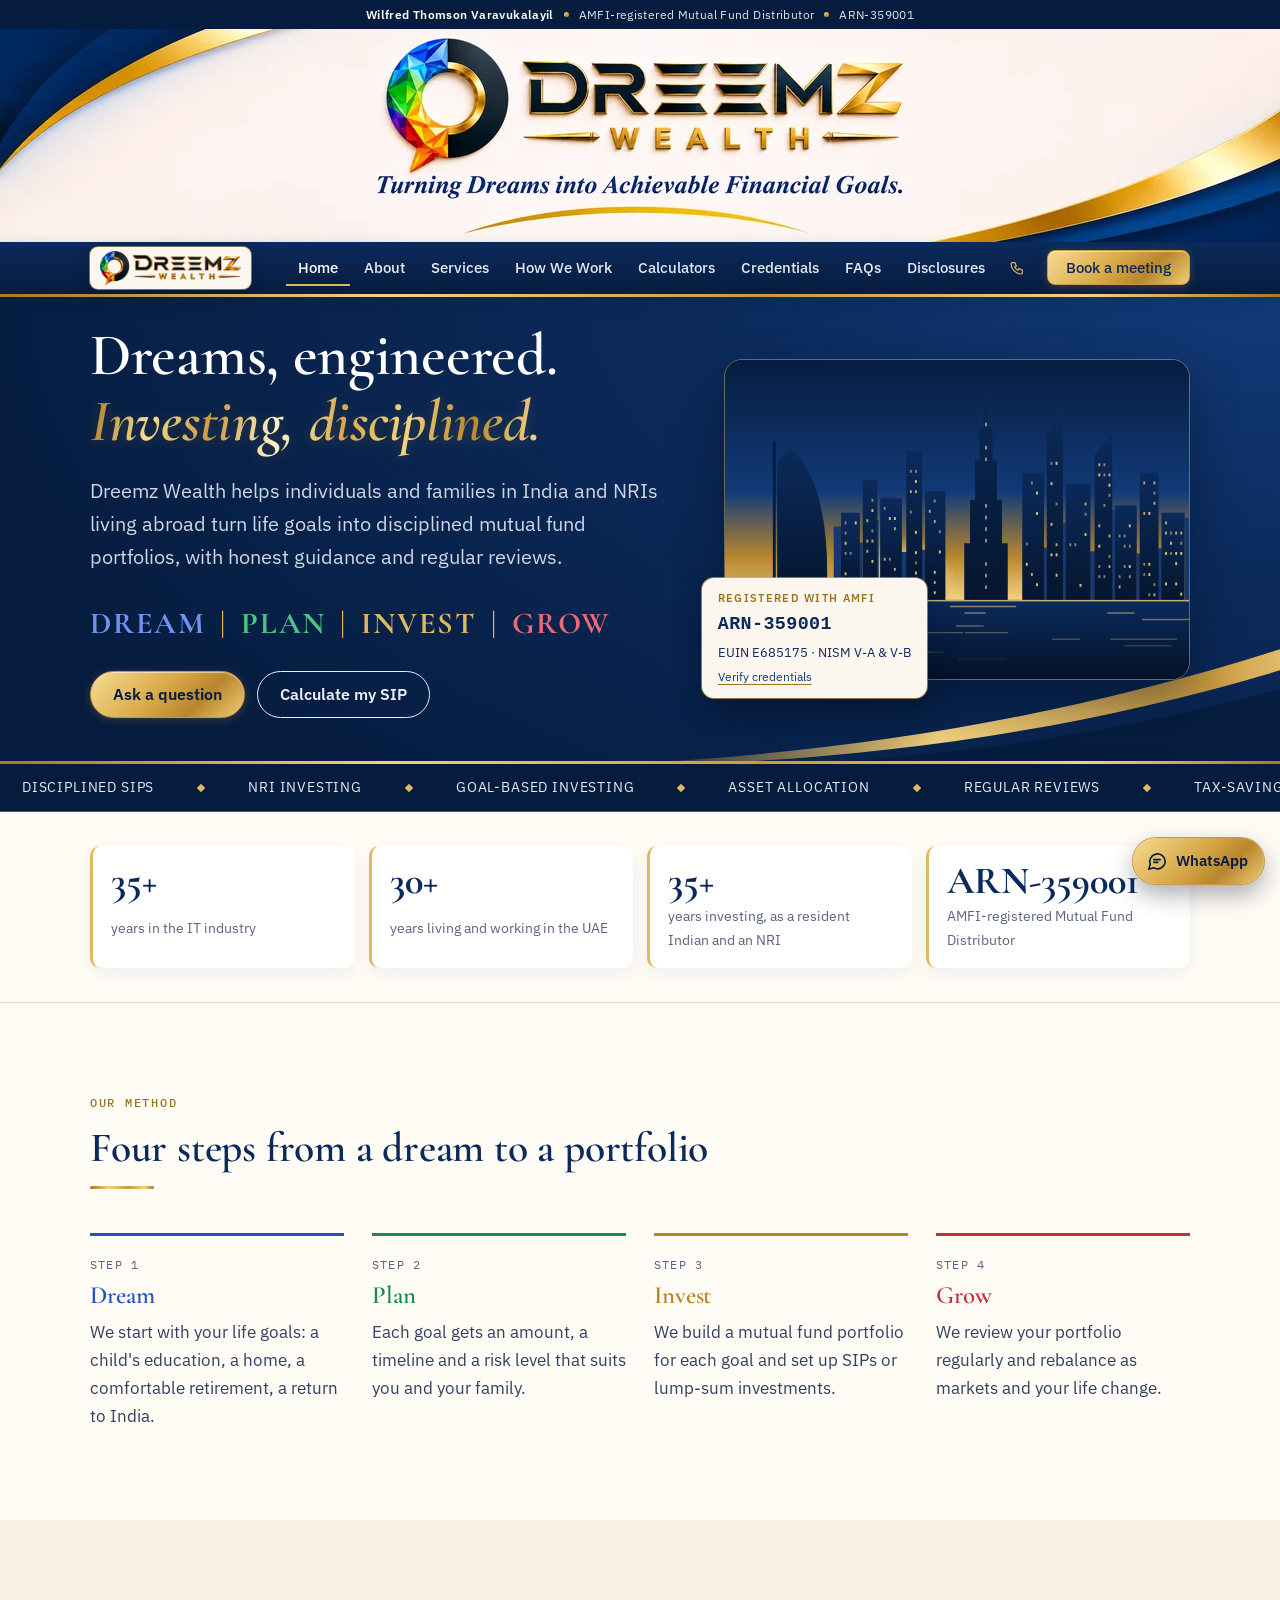
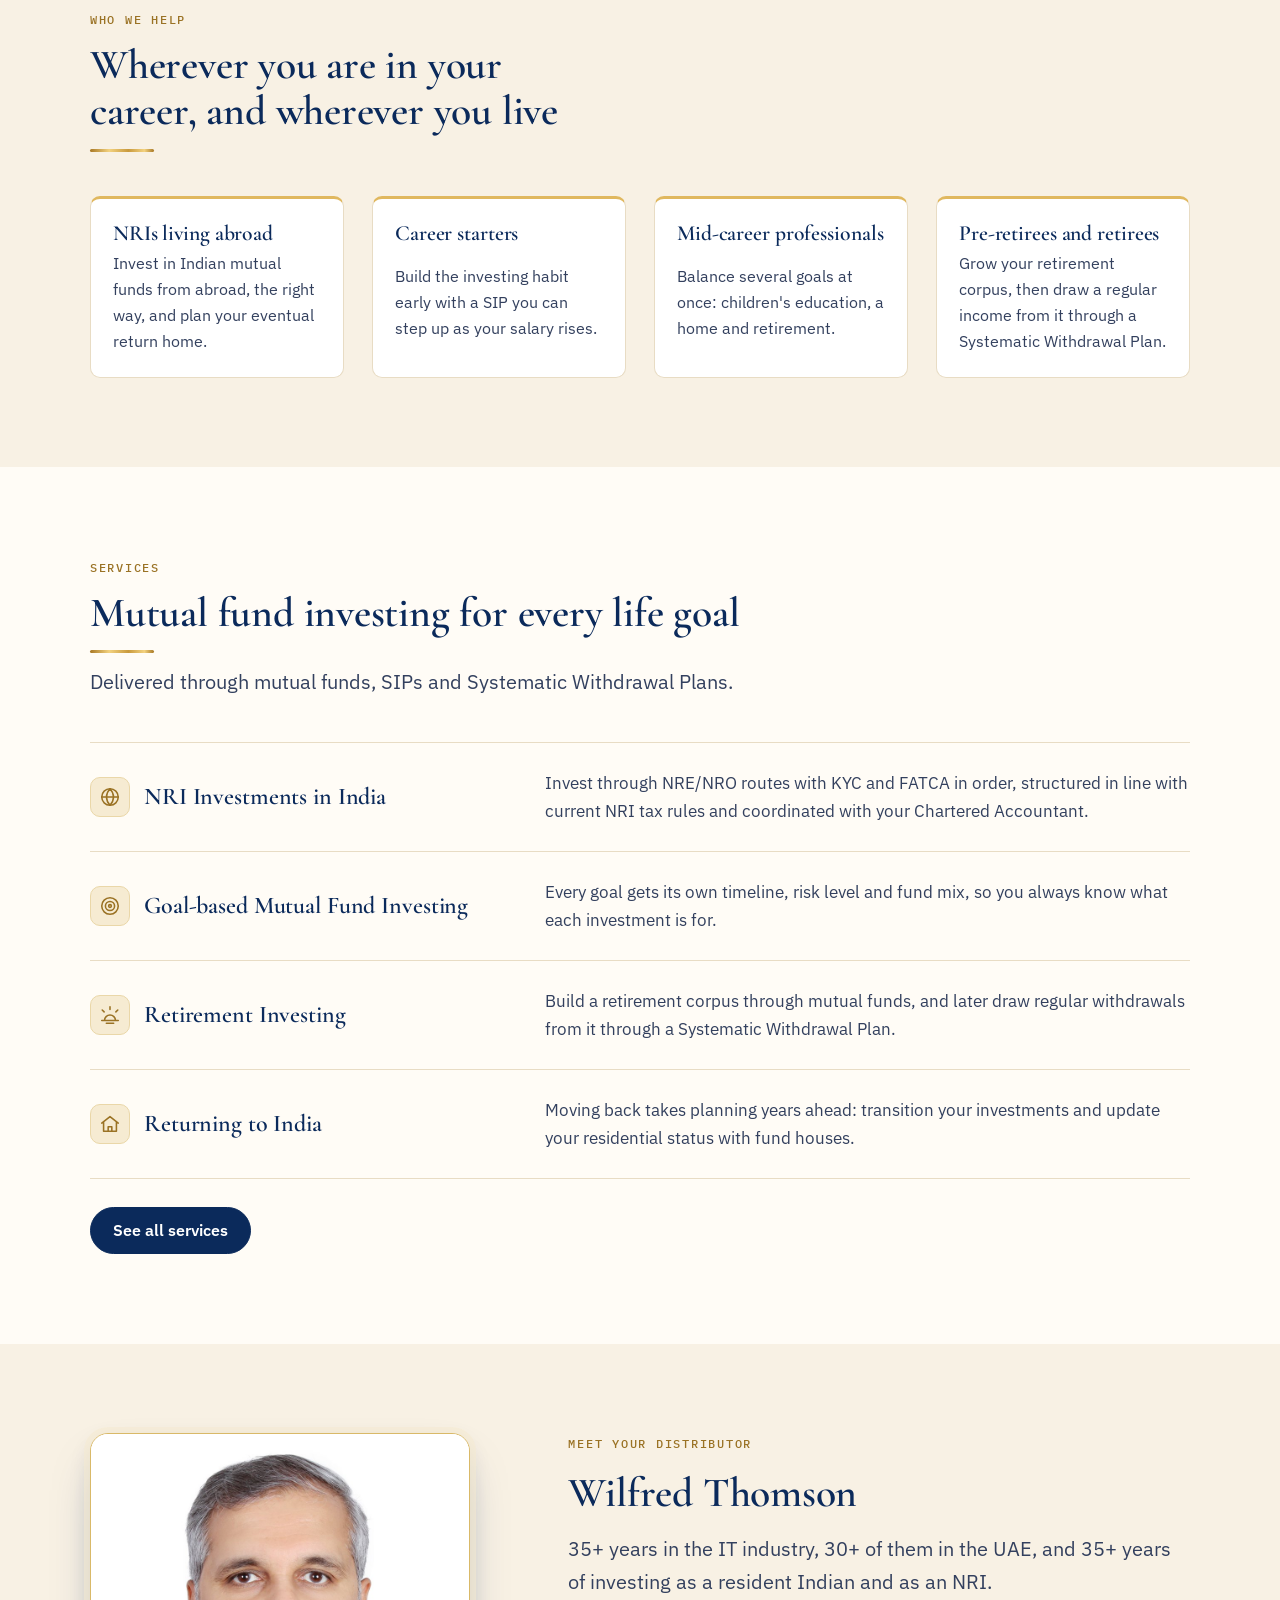
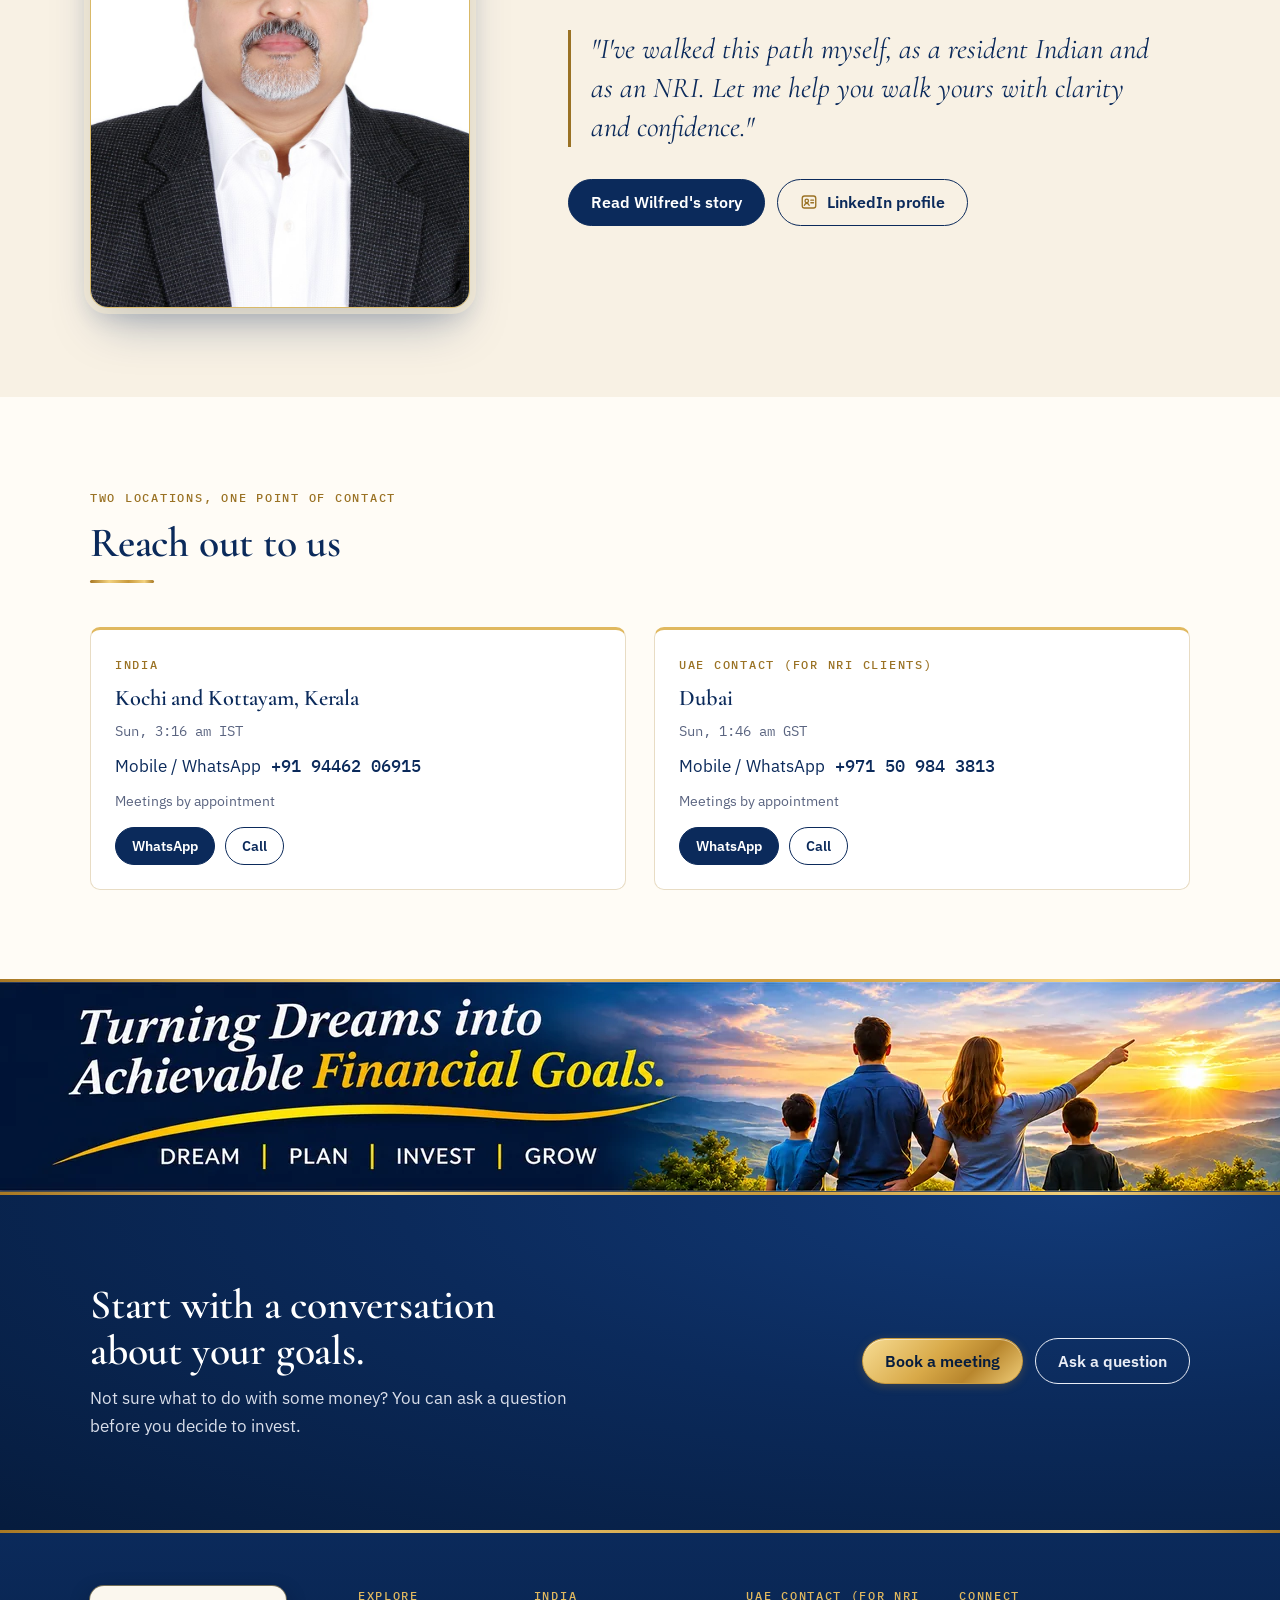
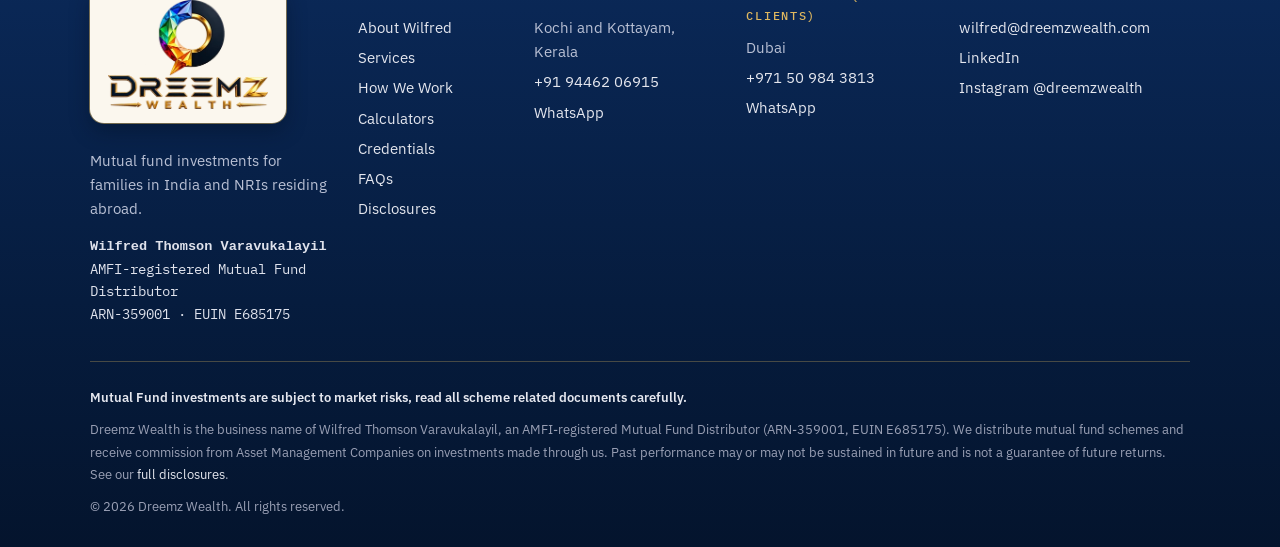
==== commit 90018680: "Add files via upload" ====
--- a/index.html
+++ b/index.html
@@ -22,7 +22,7 @@
 <link rel="preconnect" href="https://fonts.googleapis.com">
 <link rel="preconnect" href="https://fonts.gstatic.com" crossorigin>
 <link rel="stylesheet" href="https://fonts.googleapis.com/css2?family=Cormorant+Garamond:ital,wght@0,500;0,600;0,700;1,500;1,600&family=IBM+Plex+Mono:wght@400;500&family=IBM+Plex+Sans:wght@400;500;600&display=swap">
-<link rel="stylesheet" href="assets/css/style.css?v=20261112">
+<link rel="stylesheet" href="assets/css/style.css?v=20261113b">
 <script type="application/ld+json">
 {"@context":"https://schema.org","@type":"FinancialService","name":"Dreemz Wealth","url":"https://dreemzwealth.com/","email":"wilfred@dreemzwealth.com","founder":{"@type":"Person","name":"Wilfred Thomson","sameAs":"https://www.linkedin.com/in/wilfred-thomson/"},"telephone":["+91-9446206915","+971-50-9843813"],"areaServed":["IN","AE"],"sameAs":["https://www.instagram.com/dreemzwealth/"],"address":[{"@type":"PostalAddress","addressLocality":"Kochi","addressRegion":"Kerala","addressCountry":"IN"},{"@type":"PostalAddress","addressLocality":"Kottayam","addressRegion":"Kerala","addressCountry":"IN"},{"@type":"PostalAddress","addressLocality":"Dubai","addressCountry":"AE"}]}
 </script>
@@ -48,33 +48,52 @@
       <a href="how-we-work.html">How We Work</a>
       <a href="calculators.html">Calculators</a>
       <a href="credentials.html">Credentials</a>
+      <a href="faqs.html">FAQs</a>
       <a href="disclosures.html">Disclosures</a>
-      <a class="btn btn--gold" href="contact.html">Book a meeting</a>
+      <a class="nav-phone" href="tel:+919446206915" aria-label="Call +91 94462 06915" title="Call +91 94462 06915"><svg viewBox="0 0 24 24" width="16" height="16" fill="none" stroke="currentColor" stroke-width="1.8" stroke-linecap="round" stroke-linejoin="round" aria-hidden="true"><path d="M5 4h4l2 5-2.5 1.5a11 11 0 0 0 5 5L15 13l5 2v4a2 2 0 0 1-2 2A16 16 0 0 1 3 6a2 2 0 0 1 2-2"/></svg><span class="np-num">+91 94462 06915</span></a>
+      <a class="btn btn--gold" href="contact.html?type=meeting#enquiry">Book a meeting</a>
     </nav>
   </div>
 </header>
 <main id="main">
-<section class="hero">
+<section class="hero hero--home">
   <div class="wrap">
     <div>
-      <h1>Every dream needs a plan. <em>Let's build yours.</em></h1>
+      <h1>Dreams, engineered. <em>Investing, disciplined.</em></h1>
       <p class="lede">Dreemz Wealth helps individuals and families in India and NRIs living abroad turn life goals into disciplined mutual fund portfolios, with honest guidance and regular reviews.</p>
       <div class="tagline hero-tagline"><span class="t-dream">Dream</span><span class="sep">|</span><span class="t-plan">Plan</span><span class="sep">|</span><span class="t-invest">Invest</span><span class="sep">|</span><span class="t-grow">Grow</span></div>
       <div class="btn-row">
-        <a class="btn btn--gold" href="contact.html">Book a meeting</a>
-        <a class="btn btn--ghost" href="calculators.html">Try the SIP calculator</a>
-      </div>
-    </div>
-    <aside class="reg-card" aria-label="Registration details">
-      <span class="reg-head">Registered with AMFI</span>
-      <dl>
-        <dt>ARN</dt><dd>ARN-359001</dd>
-        <dt>EUIN</dt><dd>E685175</dd>
-        <dt>Valid till</dt><dd>16-APR-2029</dd>
-        <dt>Certified</dt><dd>NISM Series V-A &amp; V-B</dd>
-      </dl>
-      <span class="reg-foot">Verify these on the <a href="credentials.html" style="color:inherit">Credentials page</a>.</span>
-    </aside>
+        <a class="btn btn--gold" href="contact.html?type=question#enquiry">Ask a question</a>
+        <a class="btn btn--ghost" href="calculators.html">Calculate my SIP</a>
+      </div>
+    </div>
+    <figure class="hero-visual">
+      <img src="assets/img/hero-dubai.svg" width="640" height="440" alt="Illustrated Dubai skyline at dusk">
+      <figcaption class="hero-badge">
+        <span class="reg-head">Registered with AMFI</span>
+        <b>ARN-359001</b>
+        <span>EUIN E685175 &middot; NISM V-A &amp; V-B</span>
+        <a href="credentials.html">Verify credentials</a>
+      </figcaption>
+    </figure>
+  </div>
+</section>
+
+<div class="ribbon" aria-label="What we focus on">
+  <div class="ribbon-track">
+    <ul><li>Disciplined SIPs</li><li>NRI Investing</li><li>Goal-based Investing</li><li>Asset Allocation</li><li>Regular Reviews</li><li>Tax-Saving ELSS</li><li>Systematic Withdrawals</li><li>KYC &amp; FATCA Help</li><li>Returning to India</li></ul>
+    <ul aria-hidden="true"><li>Disciplined SIPs</li><li>NRI Investing</li><li>Goal-based Investing</li><li>Asset Allocation</li><li>Regular Reviews</li><li>Tax-Saving ELSS</li><li>Systematic Withdrawals</li><li>KYC &amp; FATCA Help</li><li>Returning to India</li></ul>
+  </div>
+</div>
+
+<section class="stats" aria-label="At a glance">
+  <div class="wrap">
+    <ul>
+      <li><b>35+</b><span>years in the IT industry</span></li>
+      <li><b>30+</b><span>years living and working in the UAE</span></li>
+      <li><b>35+</b><span>years investing, as a resident Indian and an NRI</span></li>
+      <li><b>ARN-359001</b><span>AMFI-registered Mutual Fund Distributor</span></li>
+    </ul>
   </div>
 </section>
 
@@ -132,10 +151,10 @@
       <p class="lede">Delivered through mutual funds, SIPs and Systematic Withdrawal Plans.</p>
     </div>
     <div class="svc-list">
-      <div class="svc"><h3>NRI Investments in India</h3><p>Invest through NRE/NRO routes with KYC and FATCA in order, structured in line with current NRI tax rules and coordinated with your Chartered Accountant.</p></div>
-      <div class="svc"><h3>Goal-based Mutual Fund Investing</h3><p>Every goal gets its own timeline, risk level and fund mix, so you always know what each investment is for.</p></div>
-      <div class="svc"><h3>Retirement Investing</h3><p>Build a retirement corpus through mutual funds, and later draw regular withdrawals from it through a Systematic Withdrawal Plan.</p></div>
-      <div class="svc"><h3>Returning to India</h3><p>Moving back takes planning years ahead: transition your investments and update your residential status with fund houses.</p></div>
+      <div class="svc has-ico"><h3><span class="ico" aria-hidden="true"><svg viewBox="0 0 24 24" fill="none" stroke="currentColor" stroke-width="1.7" stroke-linecap="round" stroke-linejoin="round"><circle cx="12" cy="12" r="9"/><path d="M3 12h18M12 3c2.5 2.7 3.8 5.7 3.8 9s-1.3 6.3-3.8 9c-2.5-2.7-3.8-5.7-3.8-9S9.5 5.7 12 3z"/></svg></span>NRI Investments in India</h3><p>Invest through NRE/NRO routes with KYC and FATCA in order, structured in line with current NRI tax rules and coordinated with your Chartered Accountant.</p></div>
+      <div class="svc has-ico"><h3><span class="ico" aria-hidden="true"><svg viewBox="0 0 24 24" fill="none" stroke="currentColor" stroke-width="1.7" stroke-linecap="round" stroke-linejoin="round"><circle cx="12" cy="12" r="9"/><circle cx="12" cy="12" r="5"/><circle cx="12" cy="12" r="1.5"/></svg></span>Goal-based Mutual Fund Investing</h3><p>Every goal gets its own timeline, risk level and fund mix, so you always know what each investment is for.</p></div>
+      <div class="svc has-ico"><h3><span class="ico" aria-hidden="true"><svg viewBox="0 0 24 24" fill="none" stroke="currentColor" stroke-width="1.7" stroke-linecap="round" stroke-linejoin="round"><path d="M3 18h18M6 18a6 6 0 0 1 12 0M12 6V3M5.6 8.6 3.5 6.5M18.4 8.6l2.1-2.1M8 21h8"/></svg></span>Retirement Investing</h3><p>Build a retirement corpus through mutual funds, and later draw regular withdrawals from it through a Systematic Withdrawal Plan.</p></div>
+      <div class="svc has-ico"><h3><span class="ico" aria-hidden="true"><svg viewBox="0 0 24 24" fill="none" stroke="currentColor" stroke-width="1.7" stroke-linecap="round" stroke-linejoin="round"><path d="M3 11l9-7 9 7M5 10v10h14V10"/><path d="M10 20v-5h4v5"/></svg></span>Returning to India</h3><p>Moving back takes planning years ahead: transition your investments and update your residential status with fund houses.</p></div>
     </div>
     <div class="btn-row" style="margin-top:28px"><a class="btn btn--ink" href="services.html">See all services</a></div>
   </div>
@@ -150,12 +169,12 @@
       <div class="stack">
         <p class="eyebrow">Meet your distributor</p>
         <h2>Wilfred Thomson</h2>
-        <p class="lede">30+ years in technology leadership across India and the GCC, and decades of investing as a resident Indian and as an NRI in Dubai.</p>
+        <p class="lede">35+ years in the IT industry, 30+ of them in the UAE, and 35+ years of investing as a resident Indian and as an NRI.</p>
       </div>
       <blockquote class="pull">"I've walked this path myself, as a resident Indian and as an NRI. Let me help you walk yours with clarity and confidence."</blockquote>
       <div class="btn-row">
         <a class="btn btn--ink" href="about.html">Read Wilfred's story</a>
-        <a class="btn btn--ghost" href="https://www.linkedin.com/in/wilfred-thomson/" target="_blank" rel="noopener">LinkedIn profile</a>
+        <a class="btn btn--ghost" href="https://www.linkedin.com/in/wilfred-thomson/" target="_blank" rel="noopener"><svg class="btn-ico" viewBox="0 0 24 24" fill="none" stroke="currentColor" stroke-width="1.8" stroke-linecap="round" stroke-linejoin="round" aria-hidden="true"><rect x="3" y="4" width="18" height="16" rx="3"/><circle cx="9" cy="10.5" r="2.3"/><path d="M5.8 16.5c.6-1.8 1.9-2.7 3.2-2.7s2.6.9 3.2 2.7M14.5 9.5h3.5M14.5 13h3.5"/></svg>LinkedIn profile</a>
       </div>
     </div>
   </div>
@@ -173,6 +192,7 @@
         <h3>Kochi and Kottayam, Kerala</h3>
         <span class="clock" data-tz="Asia/Kolkata" data-tzlabel="IST"></span>
         <div class="line">Mobile / WhatsApp <b>+91 94462 06915</b></div>
+        <div class="line muted small">Meetings by appointment</div>
         <div class="actions"><a class="btn btn--ink" href="https://wa.me/919446206915" target="_blank" rel="noopener">WhatsApp</a><a class="btn btn--ghost" href="tel:+919446206915">Call</a></div>
       </div>
       <div class="place">
@@ -180,19 +200,30 @@
         <h3>Dubai</h3>
         <span class="clock" data-tz="Asia/Dubai" data-tzlabel="GST"></span>
         <div class="line">Mobile / WhatsApp <b>+971 50 984 3813</b></div>
+        <div class="line muted small">Meetings by appointment</div>
         <div class="actions"><a class="btn btn--ink" href="https://wa.me/971509843813" target="_blank" rel="noopener">WhatsApp</a><a class="btn btn--ghost" href="tel:+971509843813">Call</a></div>
       </div>
     </div>
   </div>
 </section>
 
+<div class="pbanner">
+  <picture>
+    <source type="image/webp" media="(max-width: 760px)" srcset="assets/img/banner/home-foot-mobile-800x251.webp 800w, assets/img/banner/home-foot-mobile-1130x355.webp 1130w" sizes="100vw">
+    <source type="image/webp" srcset="assets/img/banner/home-foot-wide-1280x209.webp 1280w, assets/img/banner/home-foot-wide-1920x314.webp 1920w" sizes="(min-width: 1920px) 1920px, 100vw">
+    <img src="assets/img/banner/home-foot-wide-1280x209.webp" width="1920" height="314" alt="Turning dreams into achievable financial goals. Dream, Plan, Invest, Grow." loading="lazy" decoding="async">
+  </picture>
+</div>
 <section class="section section--ink cta-band">
   <div class="wrap">
-    <div class="stack">
-      <div class="tagline"><span class="t-dream">Dream</span><span class="sep">|</span><span class="t-plan">Plan</span><span class="sep">|</span><span class="t-invest">Invest</span><span class="sep">|</span><span class="t-grow">Grow</span></div>
+    <div class="stack cta-text">
       <h2>Start with a conversation about your goals.</h2>
-    </div>
-    <a class="btn btn--gold" href="contact.html">Book a meeting</a>
+      <p class="cta-sub">Not sure what to do with some money? You can ask a question before you decide to invest.</p>
+    </div>
+    <div class="btn-row">
+      <a class="btn btn--gold" href="contact.html?type=meeting#enquiry">Book a meeting</a>
+      <a class="btn btn--ghost" href="contact.html?type=question#enquiry">Ask a question</a>
+    </div>
   </div>
 </section>
 </main>
@@ -212,6 +243,7 @@
           <li><a href="how-we-work.html">How We Work</a></li>
           <li><a href="calculators.html">Calculators</a></li>
           <li><a href="credentials.html">Credentials</a></li>
+          <li><a href="faqs.html">FAQs</a></li>
           <li><a href="disclosures.html">Disclosures</a></li>
         </ul>
       </div>
@@ -247,7 +279,8 @@
     </div>
   </div>
 </footer>
-<script src="assets/js/config.js?v=20261112"></script>
-<script src="assets/js/main.js?v=20261112"></script>
+<a class="wa-float" href="https://wa.me/919446206915" target="_blank" rel="noopener" aria-label="Chat with Wilfred on WhatsApp"><svg viewBox="0 0 24 24" width="22" height="22" fill="none" stroke="currentColor" stroke-width="1.8" stroke-linecap="round" stroke-linejoin="round" aria-hidden="true"><path d="M21 12a8.5 8.5 0 0 1-12.6 7.4L3 21l1.6-5.2A8.5 8.5 0 1 1 21 12z"/><path d="M8.5 10.5h7M8.5 13.5h4.5"/></svg><span>WhatsApp</span></a>
+<script src="assets/js/config.js?v=20261113b"></script>
+<script src="assets/js/main.js?v=20261113b"></script>
 </body>
 </html>
--- a/assets/css/style.css
+++ b/assets/css/style.css
@@ -367,7 +367,10 @@
 
 /* ---------- CTA band ---------- */
 .cta-band .wrap { display: flex; flex-wrap: wrap; align-items: center; justify-content: space-between; gap: 24px; }
-.cta-band h2 { max-width: 22ch; }
+.cta-band h2 { max-width: 24ch; }
+.cta-band .cta-text { max-width: 640px; gap: 10px; }
+.cta-band .cta-sub { color: #d9deea; font-size: 1.05rem; margin: 0; max-width: 52ch; }
+#enquiry { scroll-margin-top: 84px; }
 
 /* ---------- Footer ---------- */
 .site-footer { background: linear-gradient(180deg, var(--ink) 0%, var(--ink-deep) 60%, #04142d 100%); color: #b9c0d4; font-size: 0.92rem; position: relative; }
@@ -416,7 +419,9 @@
 .who, .offer, .place, .cred button { transition: transform .2s, box-shadow .2s, border-color .2s; }
 .who:hover, .offer:hover, .place:hover { transform: translateY(-2px); border-color: #e3c886; box-shadow: 0 14px 30px rgba(11,42,91,.10); }
 .offer .tag { display: inline-block; justify-self: start; padding: 3px 10px; border-radius: 999px; background: var(--gold-tint); border: 1px solid #ead7a8; }
-.cta-band .tagline { font-size: clamp(1.2rem, 1rem + 0.9vw, 1.6rem); }
+.cta-band .tagline { font-size: clamp(1.3rem, 1rem + 1.1vw, 1.8rem); letter-spacing: 0.09em; margin-bottom: 4px; }
+.cta-band .tagline span:not(.sep) { text-shadow: 0 0 18px currentColor, 0 1px 0 rgba(0,0,0,.35); }
+.cta-band .tagline .sep { opacity: .7; }
 .note { background: linear-gradient(90deg, var(--gold-tint), #fbf4e3); }
 
 /* Emblem in the menu bar: on desktop it appears once the logo above has scrolled away */
@@ -484,3 +489,111 @@
 .nav a.btn:hover, .nav a.btn:focus-visible { background: var(--gold-grad); color: var(--ink-deep); filter: brightness(1.08); transform: translateY(-1px); box-shadow: 0 0 0 2px rgba(247, 220, 147, .55), 0 6px 16px rgba(184, 134, 45, .4); }
 .nav a.btn[aria-current="page"] { box-shadow: 0 0 0 2px var(--gold-bright), 0 2px 10px rgba(184, 134, 45, .28); }
 @media (max-width: 820px) { .nav .btn, .nav a.btn[aria-current="page"] { border-radius: 8px; } }
+
+/* ===== v2.7: ideas from the Emergent site (E1–E12) ===== */
+/* E10/E11 hero with illustrated skyline and floating registration badge */
+.hero--home .wrap { grid-template-columns: 1.1fr 0.9fr; }
+.hero-visual { position: relative; margin: 0; }
+.hero-visual img { display: block; width: 100%; height: auto; max-height: 380px; object-fit: cover; border-radius: 18px; border: 1px solid rgba(224, 184, 95, .45); box-shadow: 0 22px 50px rgba(3, 14, 32, .45); }
+.hero-badge { position: absolute; left: -22px; bottom: -18px; display: grid; gap: 2px; padding: 12px 16px; border-radius: 12px; background: #fbf7ee; color: var(--ink); box-shadow: 0 0 0 1px rgba(224, 184, 95, .6), 0 12px 28px rgba(3, 14, 32, .4); font-size: 0.82rem; }
+.hero-badge .reg-head { font-size: 0.68rem; letter-spacing: 0.12em; text-transform: uppercase; color: var(--gold); font-weight: 600; }
+.hero-badge b { font-family: var(--f-mono); font-size: 1.15rem; color: var(--ink); letter-spacing: 0.02em; }
+.hero-badge a { color: var(--ink-2); font-size: 0.78rem; }
+@media (max-width: 860px) {
+  .hero-visual { margin-top: 8px; }
+  .hero-visual img { max-height: 230px; }
+  .hero-badge { left: 12px; bottom: -16px; }
+}
+
+/* E12 scrolling ribbon */
+.ribbon { overflow: hidden; background: var(--ink-deep); border-bottom: 1px solid rgba(224, 184, 95, .35); }
+.ribbon-track { display: flex; width: max-content; animation: ribbon 38s linear infinite; }
+.ribbon:hover .ribbon-track { animation-play-state: paused; }
+.ribbon ul { display: flex; list-style: none; margin: 0; padding: 12px 0; }
+.ribbon li { display: flex; align-items: center; white-space: nowrap; font-size: 0.86rem; letter-spacing: 0.06em; text-transform: uppercase; color: #e7e9f2; padding-inline: 22px; }
+.ribbon li::after { content: ""; width: 6px; height: 6px; margin-left: 44px; transform: rotate(45deg); background: var(--gold-bright); }
+@keyframes ribbon { to { transform: translateX(-50%); } }
+@media (prefers-reduced-motion: reduce) { .ribbon-track { animation: none; } .ribbon ul[aria-hidden] { display: none; } .ribbon ul { flex-wrap: wrap; justify-content: center; } }
+
+/* E2 facts strip */
+.stats { background: var(--white); border-bottom: 1px solid var(--line); }
+.stats ul { list-style: none; margin: 0; padding-block: clamp(22px, 3vw, 34px); display: grid; grid-template-columns: repeat(4, 1fr); gap: 14px; }
+.stats li { display: grid; gap: 4px; padding: 16px 18px; border-left: 3px solid var(--gold-bright); background: var(--card); border-radius: 10px; box-shadow: 0 6px 18px rgba(11, 42, 91, .06); }
+.stats b { font-family: var(--f-display); font-size: clamp(1.7rem, 1.2rem + 1.6vw, 2.4rem); line-height: 1; color: var(--ink); }
+.stats span { font-size: 0.9rem; color: var(--muted); }
+@media (max-width: 860px) { .stats ul { grid-template-columns: 1fr 1fr; } }
+
+/* E6 icons */
+.ico { display: inline-grid; place-items: center; width: 40px; height: 40px; border-radius: 10px; background: var(--gold-tint); color: var(--gold); border: 1px solid #ead7a8; flex: 0 0 auto; }
+.ico svg { width: 22px; height: 22px; }
+.svc.has-ico h3 { display: flex; align-items: center; gap: 14px; }
+.svc.has-ico h3::before { display: none; }
+.offer .ico { margin-bottom: 4px; }
+
+/* E5 phone link in menu bar + floating WhatsApp button */
+.nav a.nav-phone { display: inline-flex; align-items: center; gap: 6px; color: var(--gold-bright); font-variant-numeric: tabular-nums; }
+.nav a.nav-phone:hover { color: #fff; }
+@media (min-width: 821px) and (max-width: 1279px) { .nav a.nav-phone { display: none; } }
+.wa-float { position: fixed; right: max(16px, env(safe-area-inset-right)); bottom: max(16px, env(safe-area-inset-bottom)); z-index: 60; display: inline-flex; align-items: center; gap: 8px; padding: 11px 16px 11px 13px; border-radius: 999px; text-decoration: none; font-weight: 600; font-size: 0.92rem; color: var(--ink-deep); background: var(--gold-grad); box-shadow: 0 0 0 1px #c99a3d, 0 10px 24px rgba(3, 14, 32, .35); }
+.wa-float:hover { color: var(--ink-deep); filter: brightness(1.06); transform: translateY(-1px); }
+@media (max-width: 480px) { .wa-float span { display: none; } .wa-float { padding: 13px; } }
+
+/* E4 richer enquiry form */
+.form-row2 { display: grid; grid-template-columns: 1fr 1fr; gap: 18px; }
+@media (max-width: 560px) { .form-row2 { grid-template-columns: 1fr; } }
+.opt { font-weight: 400; color: var(--muted); font-size: 0.85em; }
+fieldset.choice { border: 0; margin: 0; padding: 0; display: flex; flex-wrap: wrap; gap: 8px 22px; align-items: center; }
+fieldset.choice legend { font-weight: 600; font-size: 0.95rem; padding: 0; margin-bottom: 6px; width: 100%; }
+fieldset.choice label { display: inline-flex; align-items: center; gap: 8px; font-weight: 400; cursor: pointer; }
+fieldset.choice input { width: 18px; height: 18px; accent-color: var(--ink); }
+
+/* E1 FAQs page */
+.faq-wrap { max-width: 920px; display: grid; gap: clamp(28px, 4vw, 44px); }
+.faq-group h2 { font-size: var(--step-2); margin-bottom: 14px; }
+.faq-item { border: 1px solid var(--line); border-radius: 12px; background: var(--card); margin-bottom: 10px; box-shadow: 0 1px 2px rgba(11, 42, 91, .04); }
+.faq-item summary { list-style: none; cursor: pointer; display: flex; justify-content: space-between; align-items: center; gap: 16px; padding: 16px 20px; font-weight: 600; color: var(--ink); }
+.faq-item summary::-webkit-details-marker { display: none; }
+.faq-item summary::after { content: "+"; flex: 0 0 28px; height: 28px; display: grid; place-items: center; border-radius: 50%; background: var(--gold-tint); color: var(--gold); font-size: 1.2rem; transition: transform .2s; }
+.faq-item[open] summary::after { content: "\2212"; }
+.faq-item[open] { border-color: #e3c886; }
+.faq-a { padding: 0 20px 16px; color: var(--ink-soft); }
+.faq-a p { margin: 0 0 10px; } .faq-a p:last-child { margin: 0; }
+
+/* E8 fade-in on scroll */
+.js-reveal .reveal { opacity: 0; transform: translateY(14px); transition: opacity .6s ease, transform .6s ease; }
+.js-reveal .reveal.is-in { opacity: 1; transform: none; }
+/* phone link: icon only on mid-width screens, full number on wide screens and in the phone menu */
+@media (min-width: 821px) and (max-width: 1279px) { .nav a.nav-phone { display: none; } }
+@media (min-width: 1280px) and (max-width: 1559px) { .nav a.nav-phone .np-num { display: none; } .nav a.nav-phone { padding-inline: 10px; } }
+@media (max-width: 860px) { .hero--home .wrap { grid-template-columns: 1fr; } }
+.stats b { white-space: nowrap; }
+@media (max-width: 480px) { .stats li:last-child b { font-size: 1.35rem; } .stats li { padding: 14px; } }
+.stats ul { padding-inline: 0; }
+/* v2.8: portrait with a thin gold frame and soft lifted shadow */
+.portrait { border-radius: 18px; border: 1.5px solid #d9b968; background: #fff; box-shadow: 0 0 0 6px rgba(246, 235, 210, .55), 0 26px 50px -14px rgba(11, 42, 91, .35), 0 10px 22px rgba(11, 42, 91, .12); }
+.portrait img { display: block; }
+/* small icon inside buttons */
+.btn .btn-ico { width: 18px; height: 18px; flex: 0 0 auto; color: var(--gold-bright); }
+.btn--ghost .btn-ico { color: var(--gold); }
+.btn:has(.btn-ico) { display: inline-flex; align-items: center; gap: 9px; }
+
+/* Continuing education: two certificates per row */
+.creds--2 { grid-template-columns: repeat(2, minmax(0, 1fr)); gap: 28px 32px; }
+@media (max-width: 640px) { .creds--2 { grid-template-columns: 1fr; } }
+/* v2.8: metallic gold gradient on the home headline's second line */
+.hero--home h1 em {
+  color: var(--gold-bright);
+  background: linear-gradient(100deg, #b8862d 0%, #f7dc93 18%, #d8a948 34%, #fff1c4 50%, #c99a3d 66%, #f3d27f 82%, #b8862d 100%);
+  background-size: 200% 100%;
+  -webkit-background-clip: text; background-clip: text;
+  -webkit-text-fill-color: transparent;
+  filter: drop-shadow(0 2px 6px rgba(184, 134, 45, .25));
+}
+.hero--home h1 em { background-image: linear-gradient(100deg, #a87824 0%, #f7dc93 14%, #c99a3d 28%, #fff3c9 42%, #d8a948 56%, #f3d27f 70%, #b8862d 84%, #f7dc93 100%); background-size: 100% 100%; }
+@media (max-width: 480px) { .cta-band .tagline { font-size: 1.08rem; letter-spacing: 0.05em; gap: 4px 8px; } .cta-band .cta-text { min-width: 0; max-width: 100%; } }
+
+/* ---------- Page banners (v2.8) ---------- */
+.banner--page { background: #fbf5ef; }
+.pbanner { background: var(--ink-deep, #061c3e); line-height: 0; border-top: 3px solid transparent; border-image: var(--gold-line) 1; }
+.pbanner picture, .pbanner img { display: block; width: 100%; max-width: 1920px; height: auto; margin-inline: auto; }
+.pbanner + .cta-band { border-top: 1px solid rgba(243,210,127,.25); }
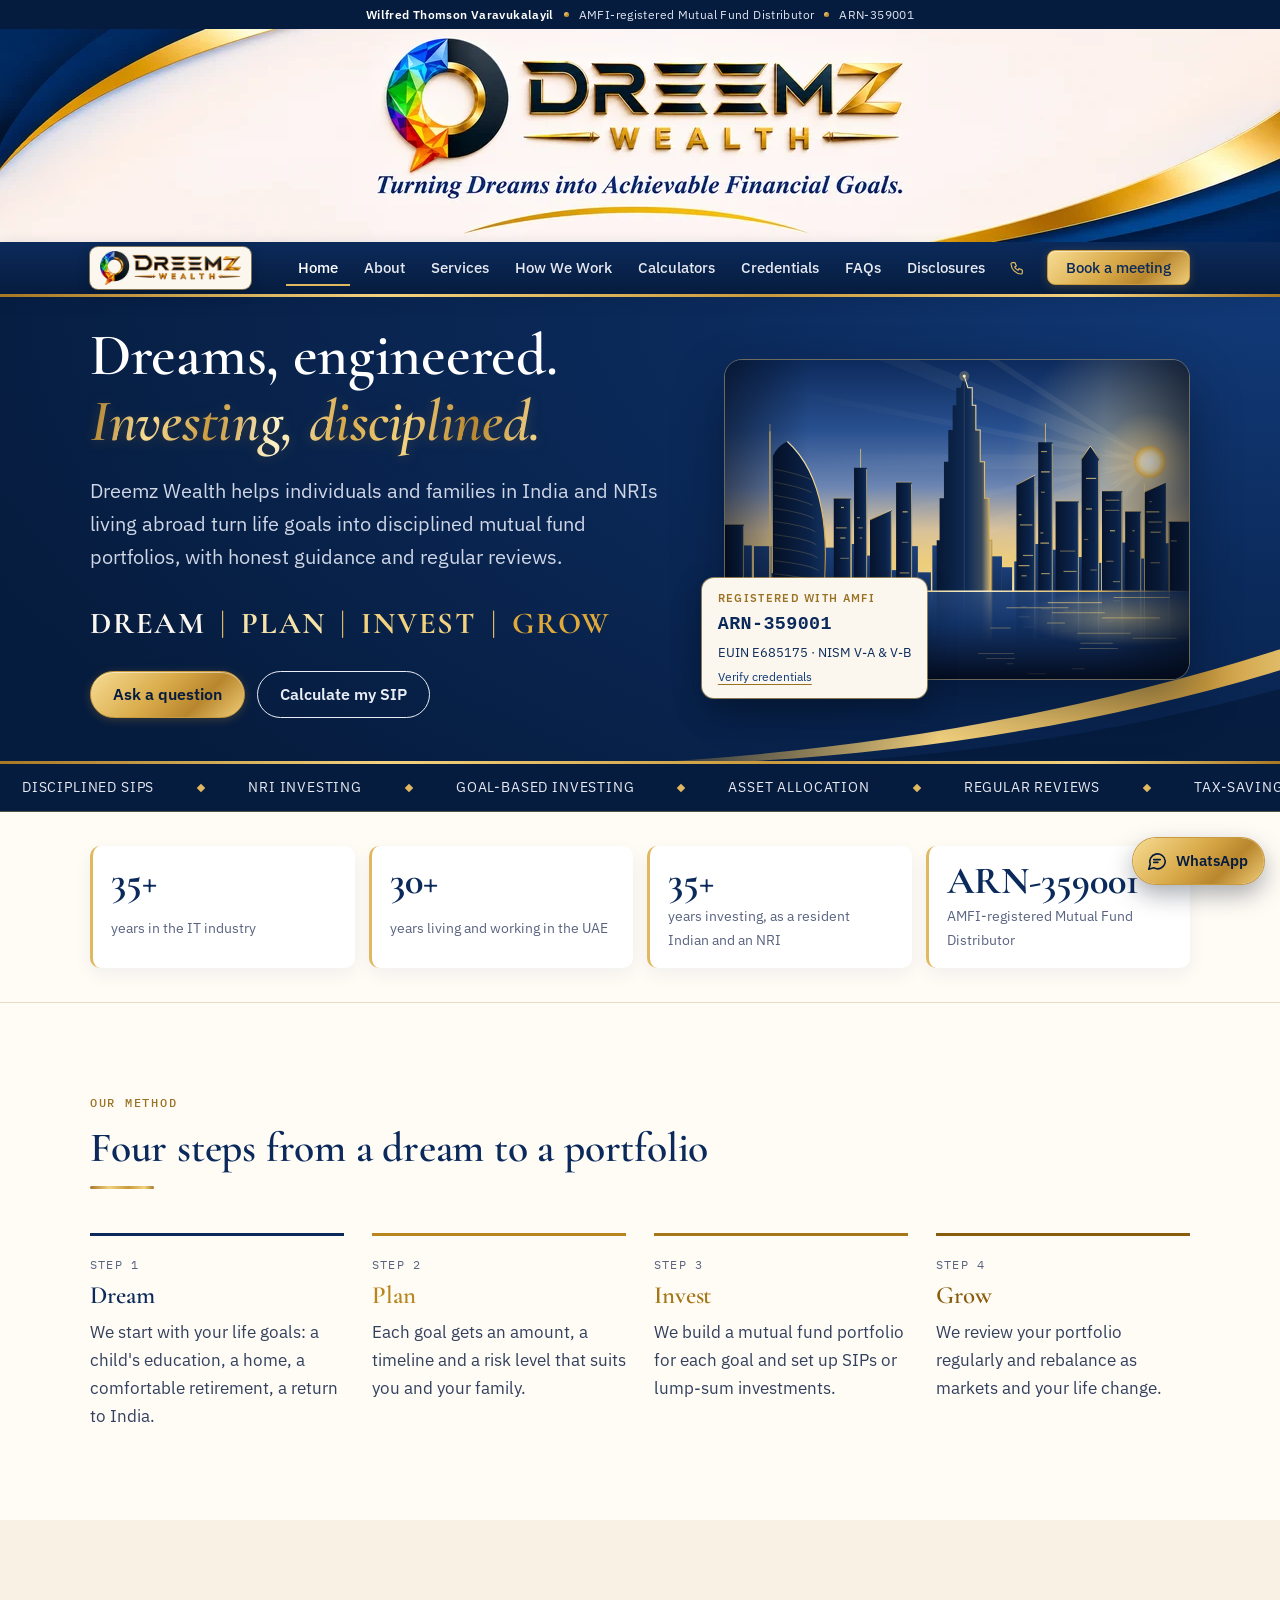
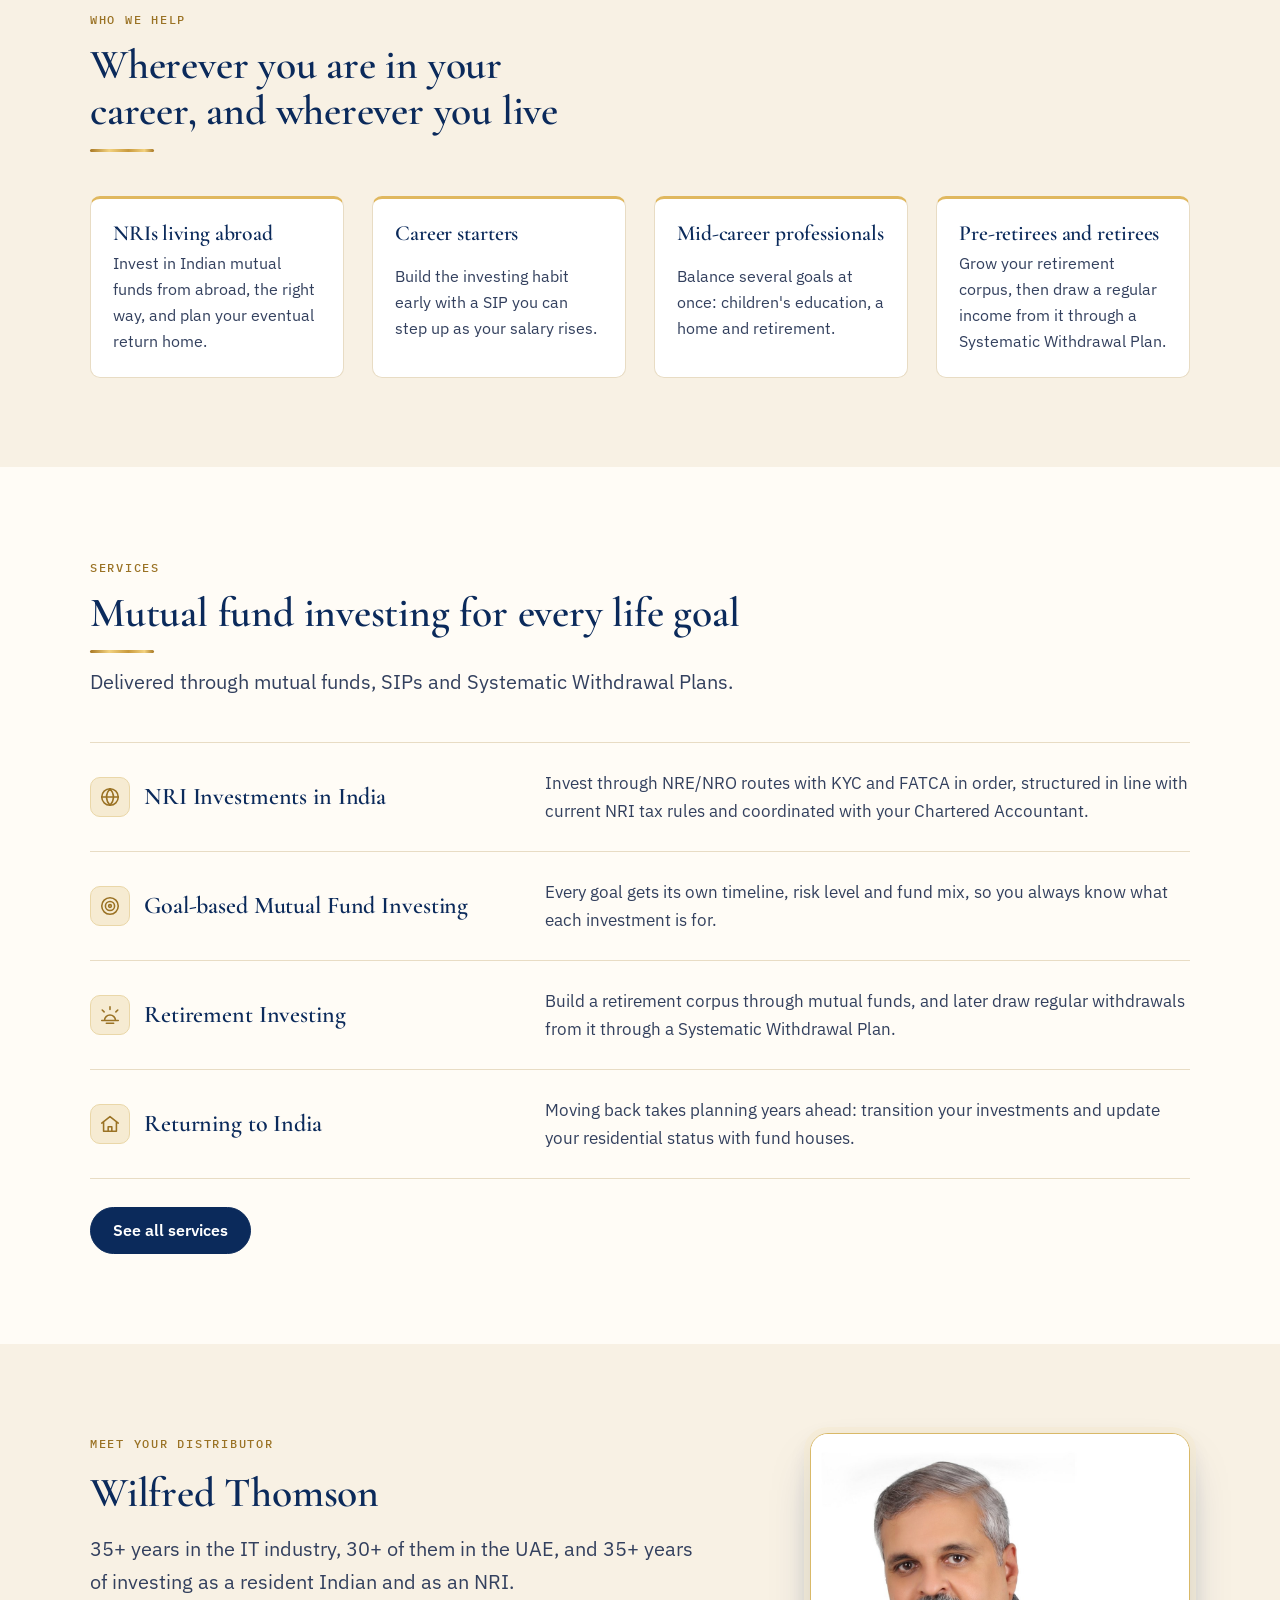
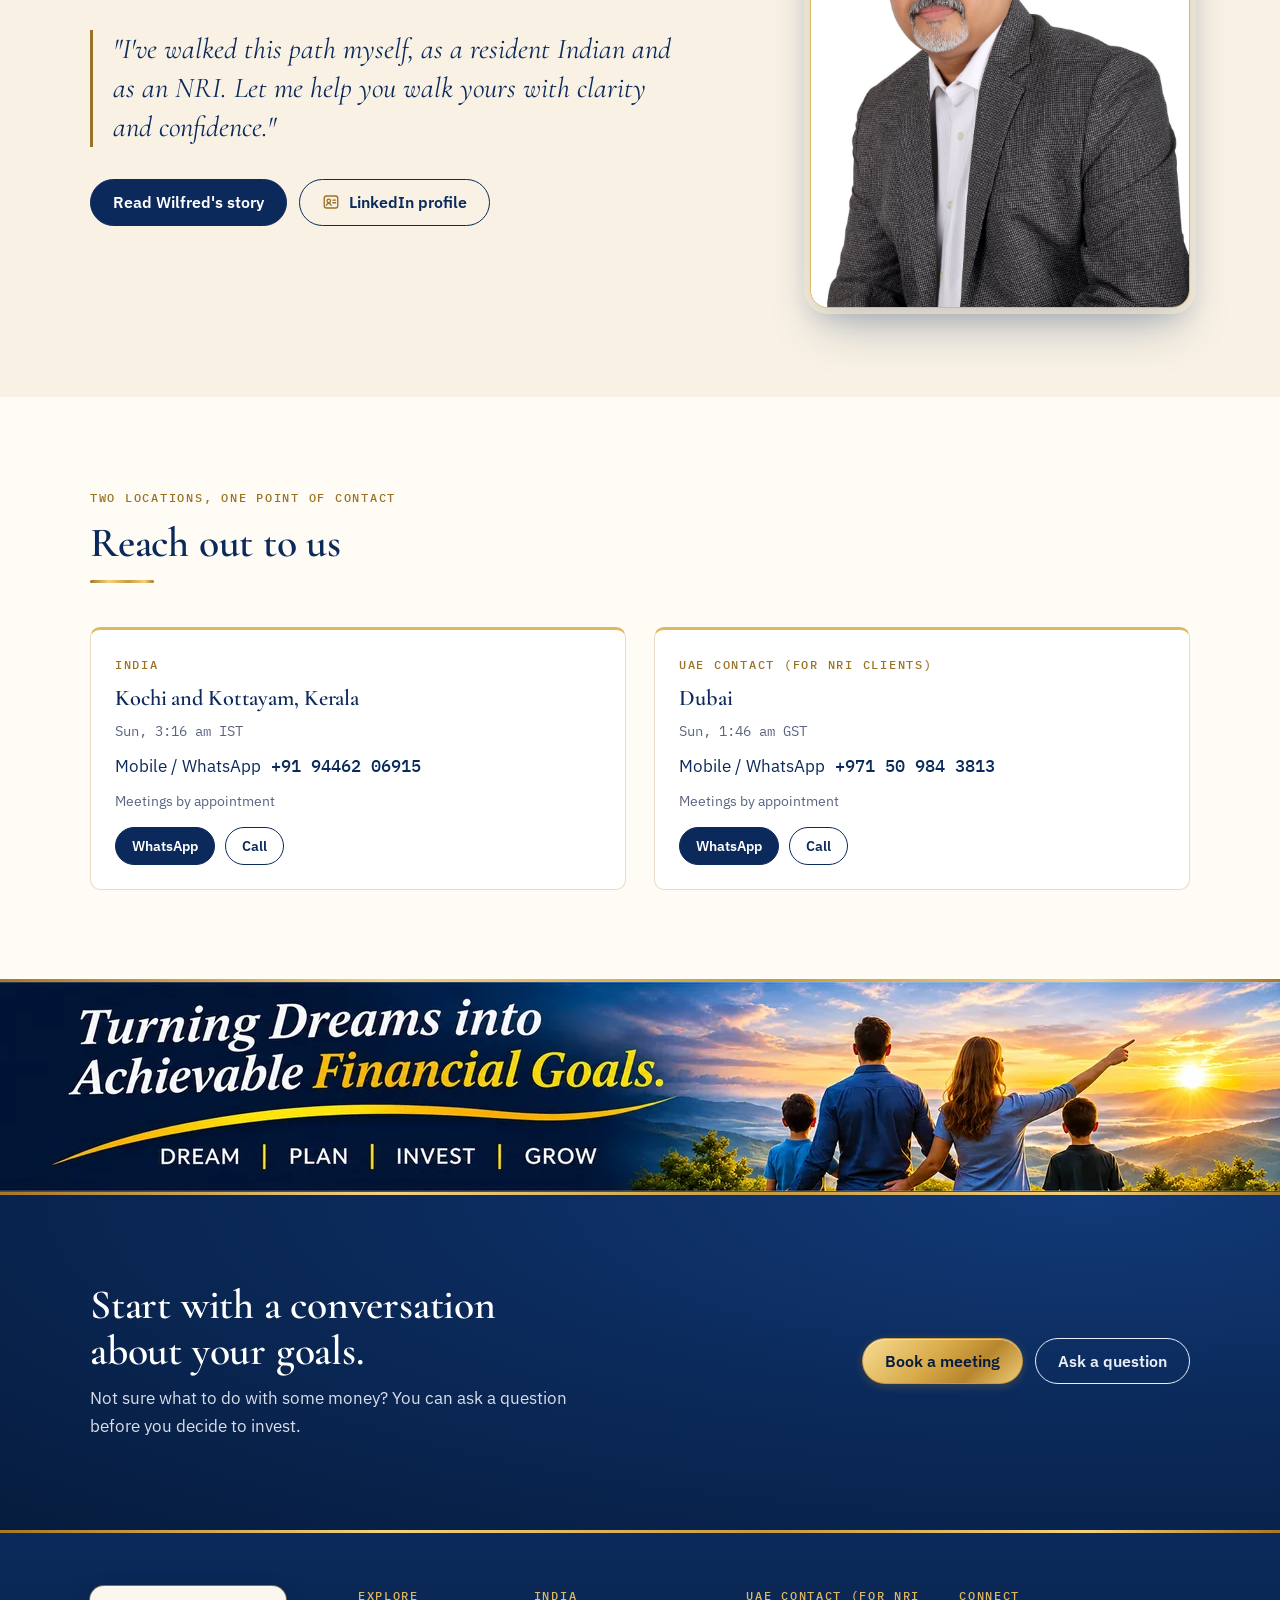
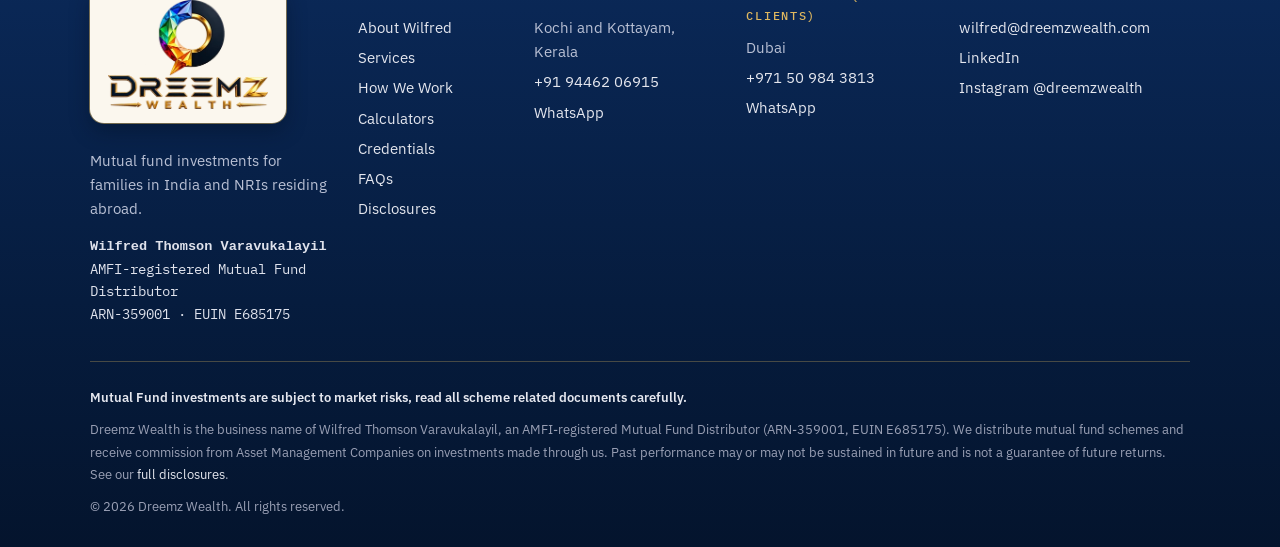
==== commit 401d0746: "Add files via upload" ====
--- a/index.html
+++ b/index.html
@@ -22,7 +22,7 @@
 <link rel="preconnect" href="https://fonts.googleapis.com">
 <link rel="preconnect" href="https://fonts.gstatic.com" crossorigin>
 <link rel="stylesheet" href="https://fonts.googleapis.com/css2?family=Cormorant+Garamond:ital,wght@0,500;0,600;0,700;1,500;1,600&family=IBM+Plex+Mono:wght@400;500&family=IBM+Plex+Sans:wght@400;500;600&display=swap">
-<link rel="stylesheet" href="assets/css/style.css?v=20261113b">
+<link rel="stylesheet" href="assets/css/style.css?v=20261120">
 <script type="application/ld+json">
 {"@context":"https://schema.org","@type":"FinancialService","name":"Dreemz Wealth","url":"https://dreemzwealth.com/","email":"wilfred@dreemzwealth.com","founder":{"@type":"Person","name":"Wilfred Thomson","sameAs":"https://www.linkedin.com/in/wilfred-thomson/"},"telephone":["+91-9446206915","+971-50-9843813"],"areaServed":["IN","AE"],"sameAs":["https://www.instagram.com/dreemzwealth/"],"address":[{"@type":"PostalAddress","addressLocality":"Kochi","addressRegion":"Kerala","addressCountry":"IN"},{"@type":"PostalAddress","addressLocality":"Kottayam","addressRegion":"Kerala","addressCountry":"IN"},{"@type":"PostalAddress","addressLocality":"Dubai","addressCountry":"AE"}]}
 </script>
@@ -161,9 +161,9 @@
 </section>
 
 <section class="section section--paper">
-  <div class="wrap about-split">
+  <div class="wrap about-split about-split--rev">
     <figure class="portrait" style="margin:0">
-      <img src="assets/img/wilfred-thomson.jpg" width="900" height="1125" alt="Wilfred Thomson, founder of Dreemz Wealth" loading="lazy">
+      <img src="assets/img/wilfred-thomson.jpg?v=2" width="1080" height="1350" alt="Wilfred Thomson, founder of Dreemz Wealth" loading="lazy">
     </figure>
     <div class="stack-lg">
       <div class="stack">
@@ -280,7 +280,7 @@
   </div>
 </footer>
 <a class="wa-float" href="https://wa.me/919446206915" target="_blank" rel="noopener" aria-label="Chat with Wilfred on WhatsApp"><svg viewBox="0 0 24 24" width="22" height="22" fill="none" stroke="currentColor" stroke-width="1.8" stroke-linecap="round" stroke-linejoin="round" aria-hidden="true"><path d="M21 12a8.5 8.5 0 0 1-12.6 7.4L3 21l1.6-5.2A8.5 8.5 0 1 1 21 12z"/><path d="M8.5 10.5h7M8.5 13.5h4.5"/></svg><span>WhatsApp</span></a>
-<script src="assets/js/config.js?v=20261113b"></script>
-<script src="assets/js/main.js?v=20261113b"></script>
+<script src="assets/js/config.js?v=20261120"></script>
+<script src="assets/js/main.js?v=20261120"></script>
 </body>
 </html>
--- a/assets/css/style.css
+++ b/assets/css/style.css
@@ -18,10 +18,10 @@
   --gold-tint: #f6ebd2;
   --gold-grad: linear-gradient(135deg, #f7dc93 0%, #d8a948 45%, #b8862d 70%, #f0cd78 100%);
   --gold-line: linear-gradient(90deg, #a87824, #f3d27f 30%, #c99a3d 60%, #f3d27f 85%, #a87824);
-  --dream: #2550c4;        /* tagline colours from the brand card */
-  --plan: #1b8a50;
-  --invest: #b8861f;
-  --grow: #c0303c;
+  --dream: #0b2a5b;        /* "Gold journey" tagline colours on light backgrounds: navy, then gold getting richer */
+  --plan: #b8861f;
+  --invest: #a57718;
+  --grow: #8a5c0e;
   --ok: #1b8a50;
   --err: #b42318;
 
@@ -192,7 +192,7 @@
 .tagline { display: flex; flex-wrap: wrap; align-items: baseline; gap: 6px 14px; font-family: var(--f-display); font-weight: 700; font-size: clamp(1.35rem, 1rem + 1.3vw, 1.9rem); letter-spacing: 0.06em; }
 .tagline span:nth-child(odd) { text-transform: uppercase; }
 .tagline .sep { color: var(--gold-bright); font-weight: 400; }
-.t-dream { color: #6f93f0; } .t-plan { color: #4cc488; } .t-invest { color: var(--gold-bright); } .t-grow { color: #ec6a74; }
+.t-dream { color: #fbf6ee; } .t-plan { color: #f7e3a8; } .t-invest { color: #f3d27f; } .t-grow { color: #e0a93a; } /* "Gold journey" on navy: ivory, then gold getting richer */
 .section:not(.section--ink) .t-dream { color: var(--dream); }
 .section:not(.section--ink) .t-plan { color: var(--plan); }
 .section:not(.section--ink) .t-invest { color: var(--invest); }
@@ -597,3 +597,8 @@
 .pbanner { background: var(--ink-deep, #061c3e); line-height: 0; border-top: 3px solid transparent; border-image: var(--gold-line) 1; }
 .pbanner picture, .pbanner img { display: block; width: 100%; max-width: 1920px; height: auto; margin-inline: auto; }
 .pbanner + .cta-band { border-top: 1px solid rgba(243,210,127,.25); }
+/* Portrait on the right on wider screens (photo faces the text); stays above the text on phones */
+@media (min-width: 821px) {
+  .about-split--rev { grid-template-columns: minmax(0, 1.2fr) minmax(0, 0.8fr); }
+  .about-split--rev > .portrait { order: 2; justify-self: end; }
+}
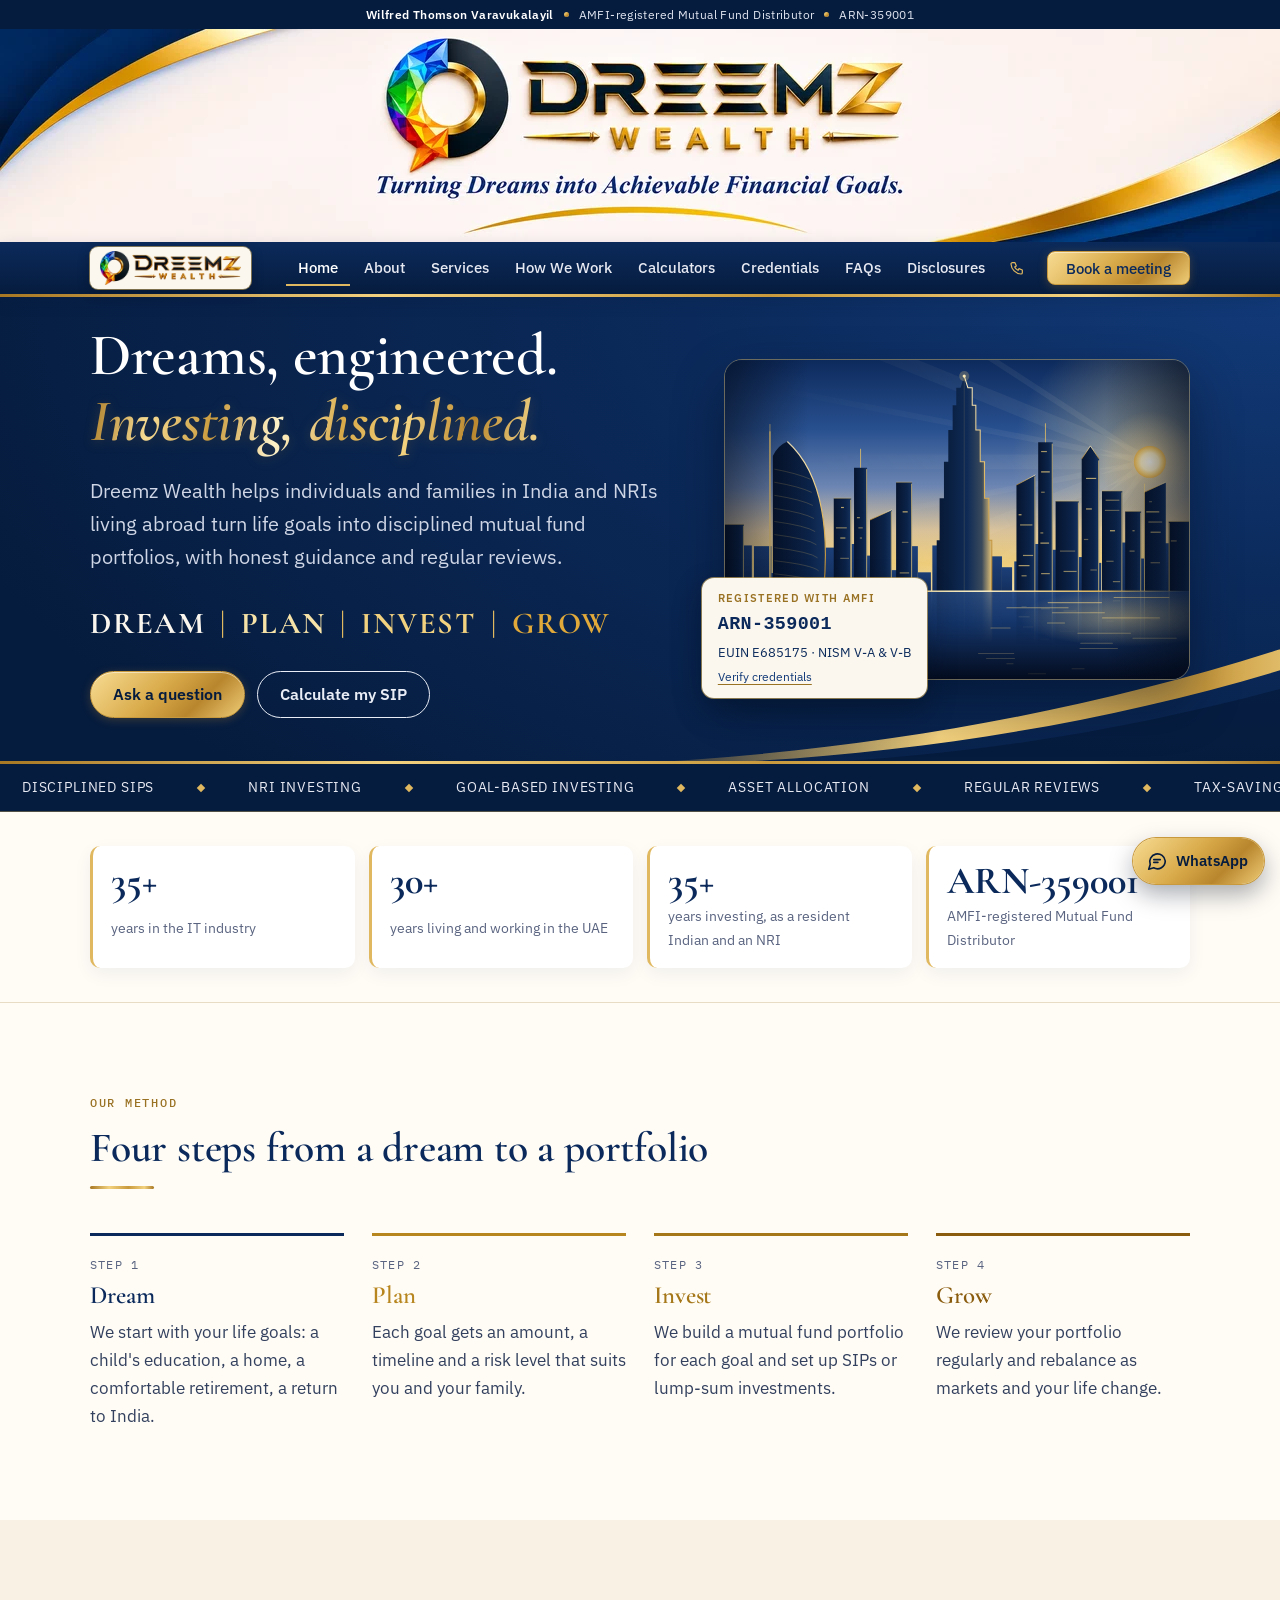
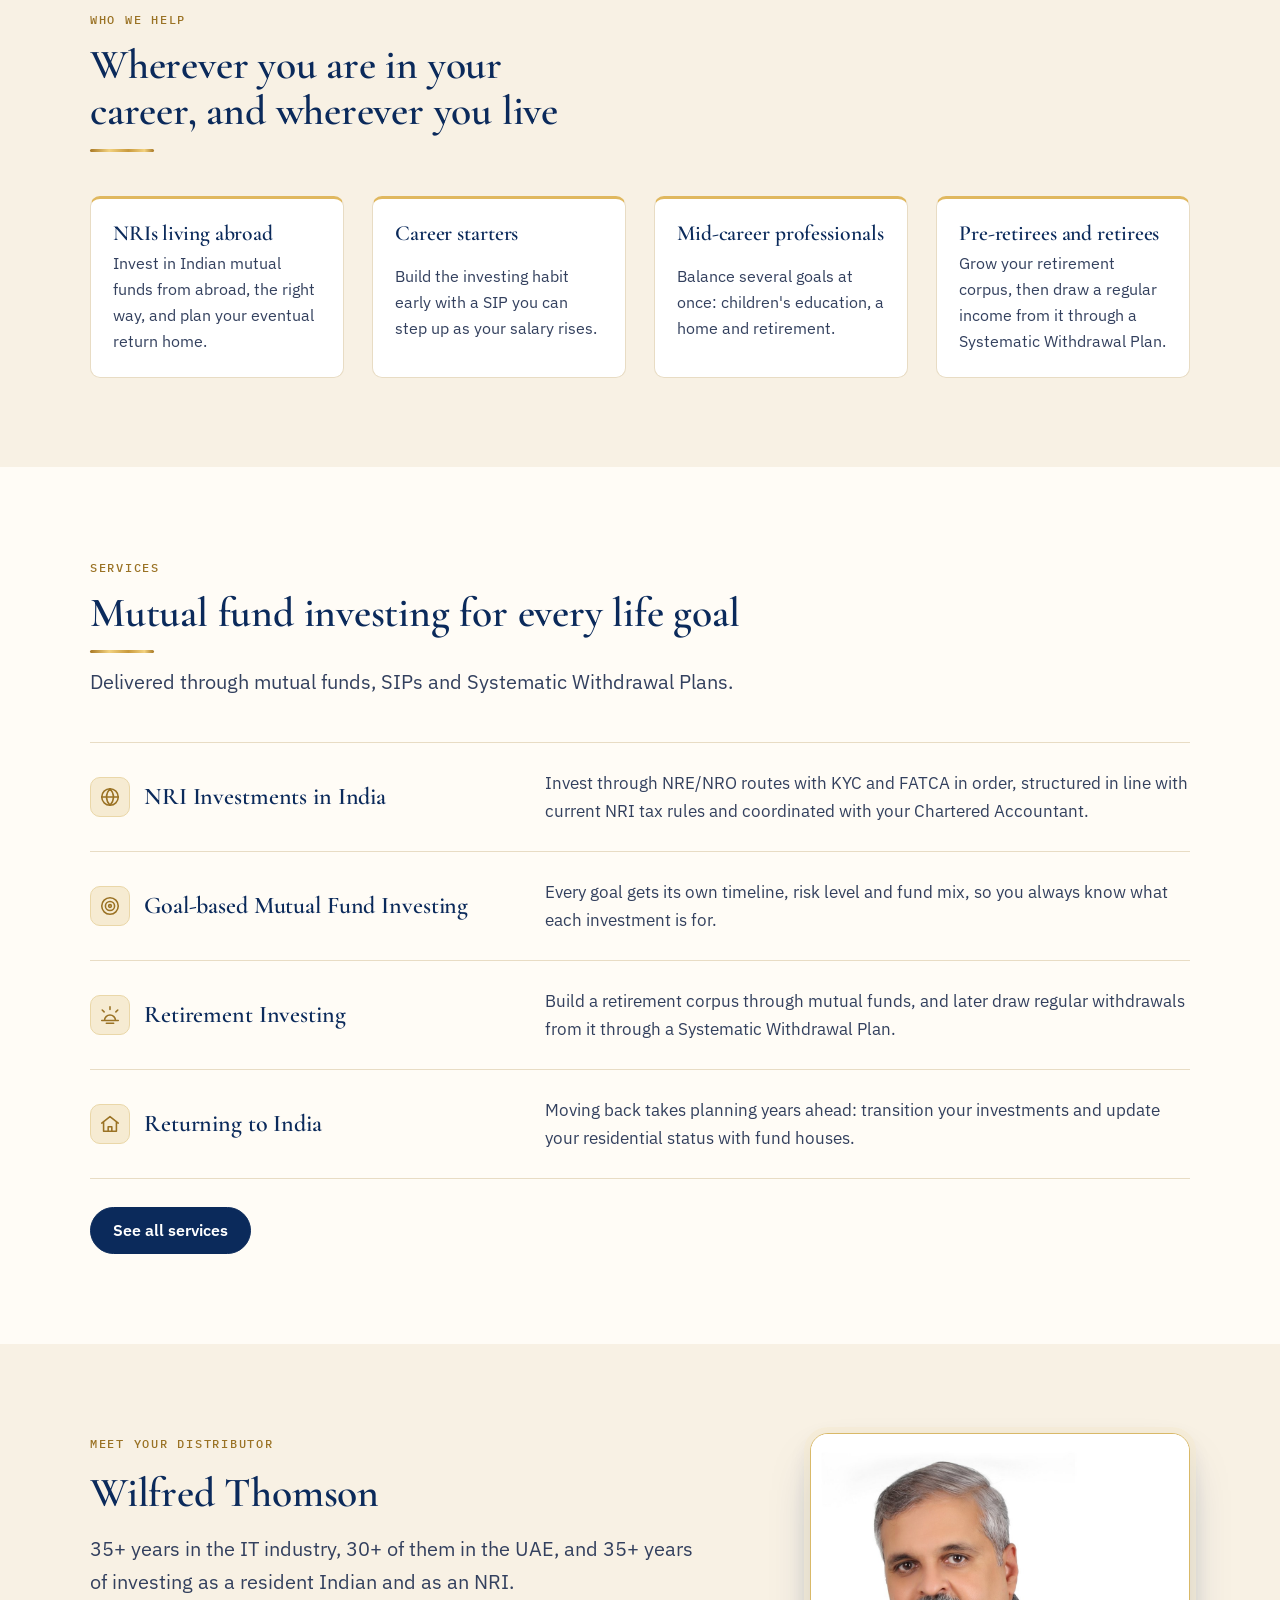
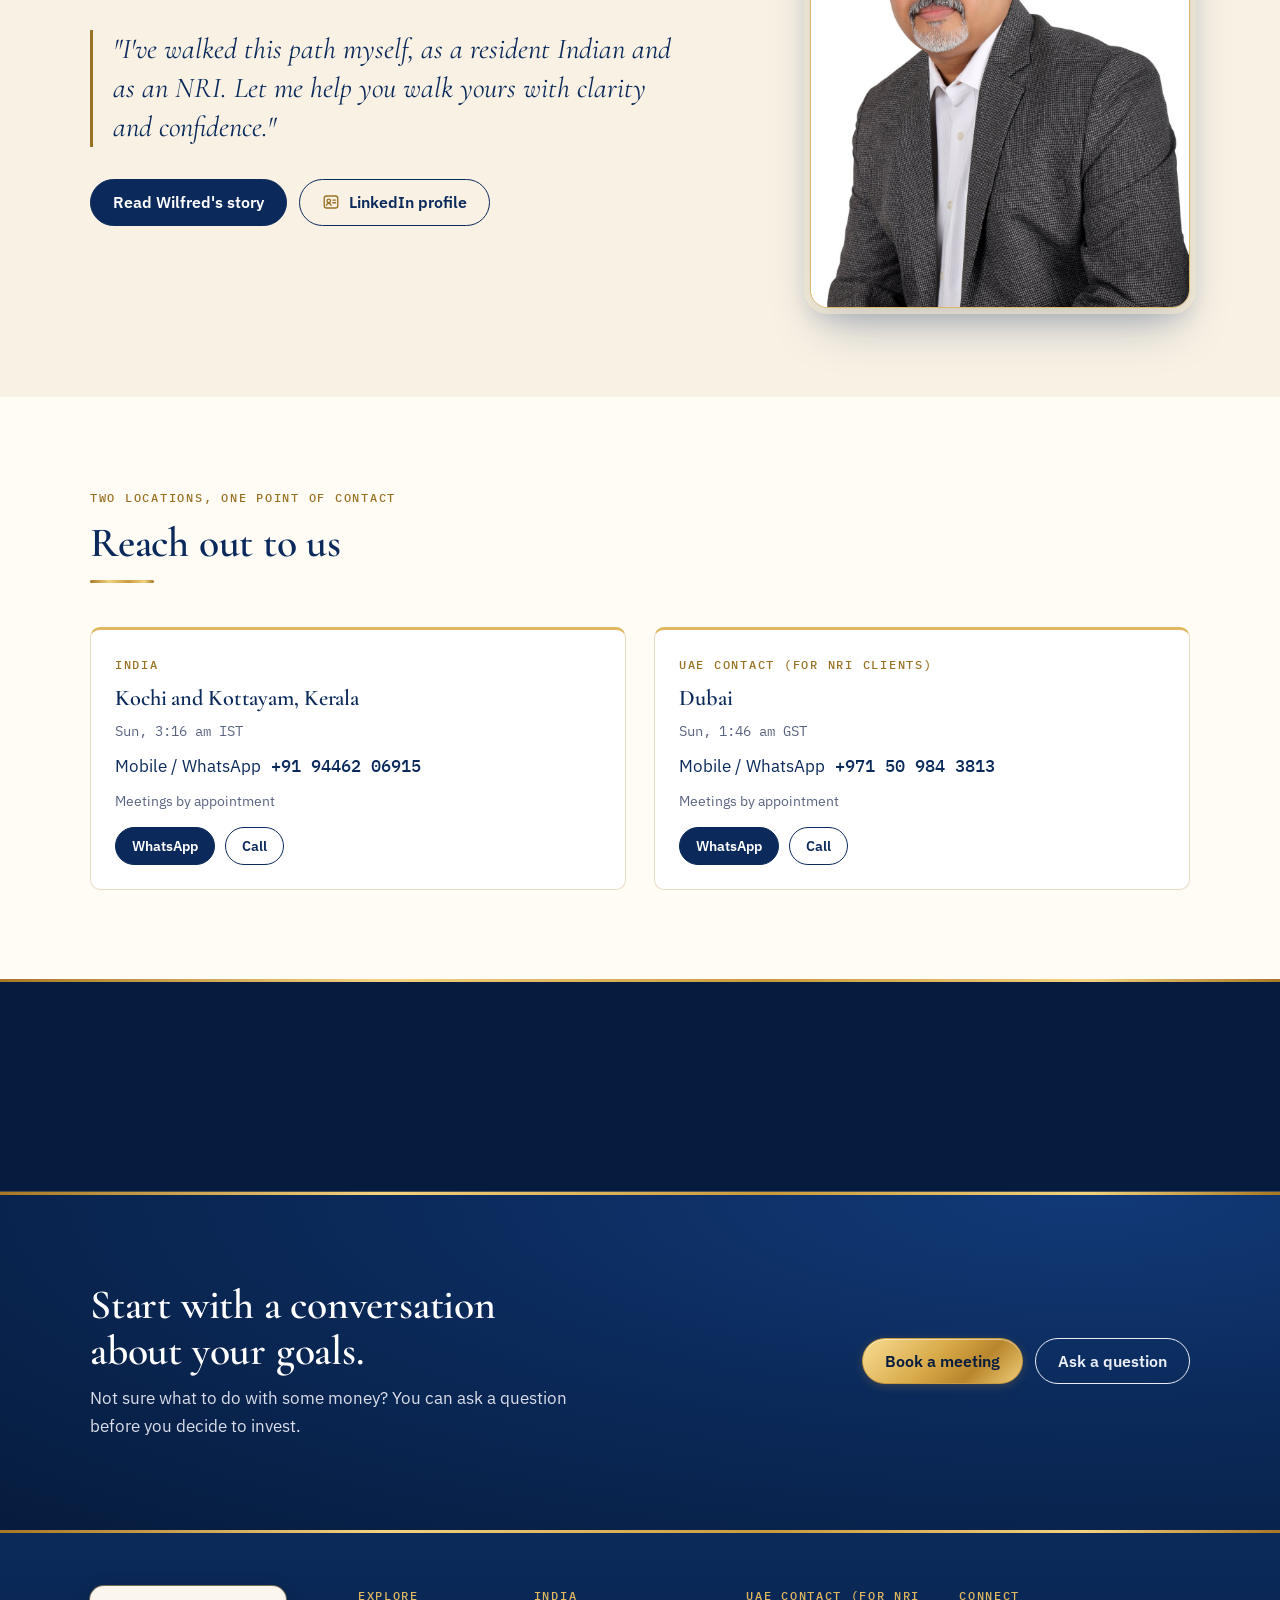
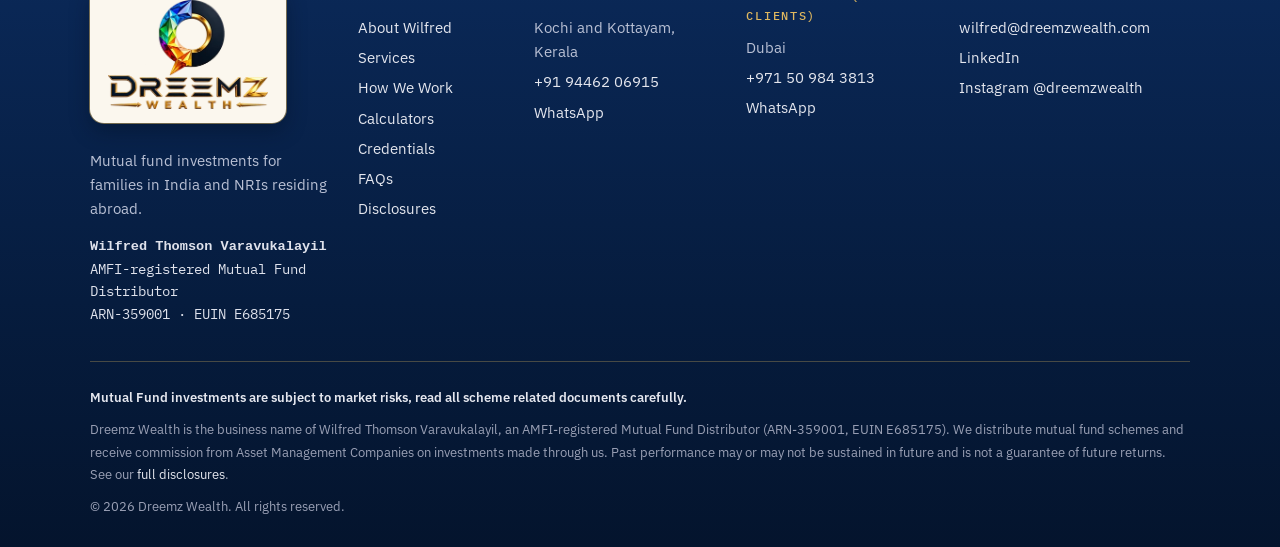
==== commit 6cfe2534: "Add files via upload Refresh skyline image" ====
--- a/index.html
+++ b/index.html
@@ -68,7 +68,7 @@
       </div>
     </div>
     <figure class="hero-visual">
-      <img src="assets/img/hero-dubai.svg" width="640" height="440" alt="Illustrated Dubai skyline at dusk">
+      <img src="assets/img/hero-dubai.svg?v=20261120" width="640" height="440" alt="Illustrated Dubai skyline at dawn">
       <figcaption class="hero-badge">
         <span class="reg-head">Registered with AMFI</span>
         <b>ARN-359001</b>
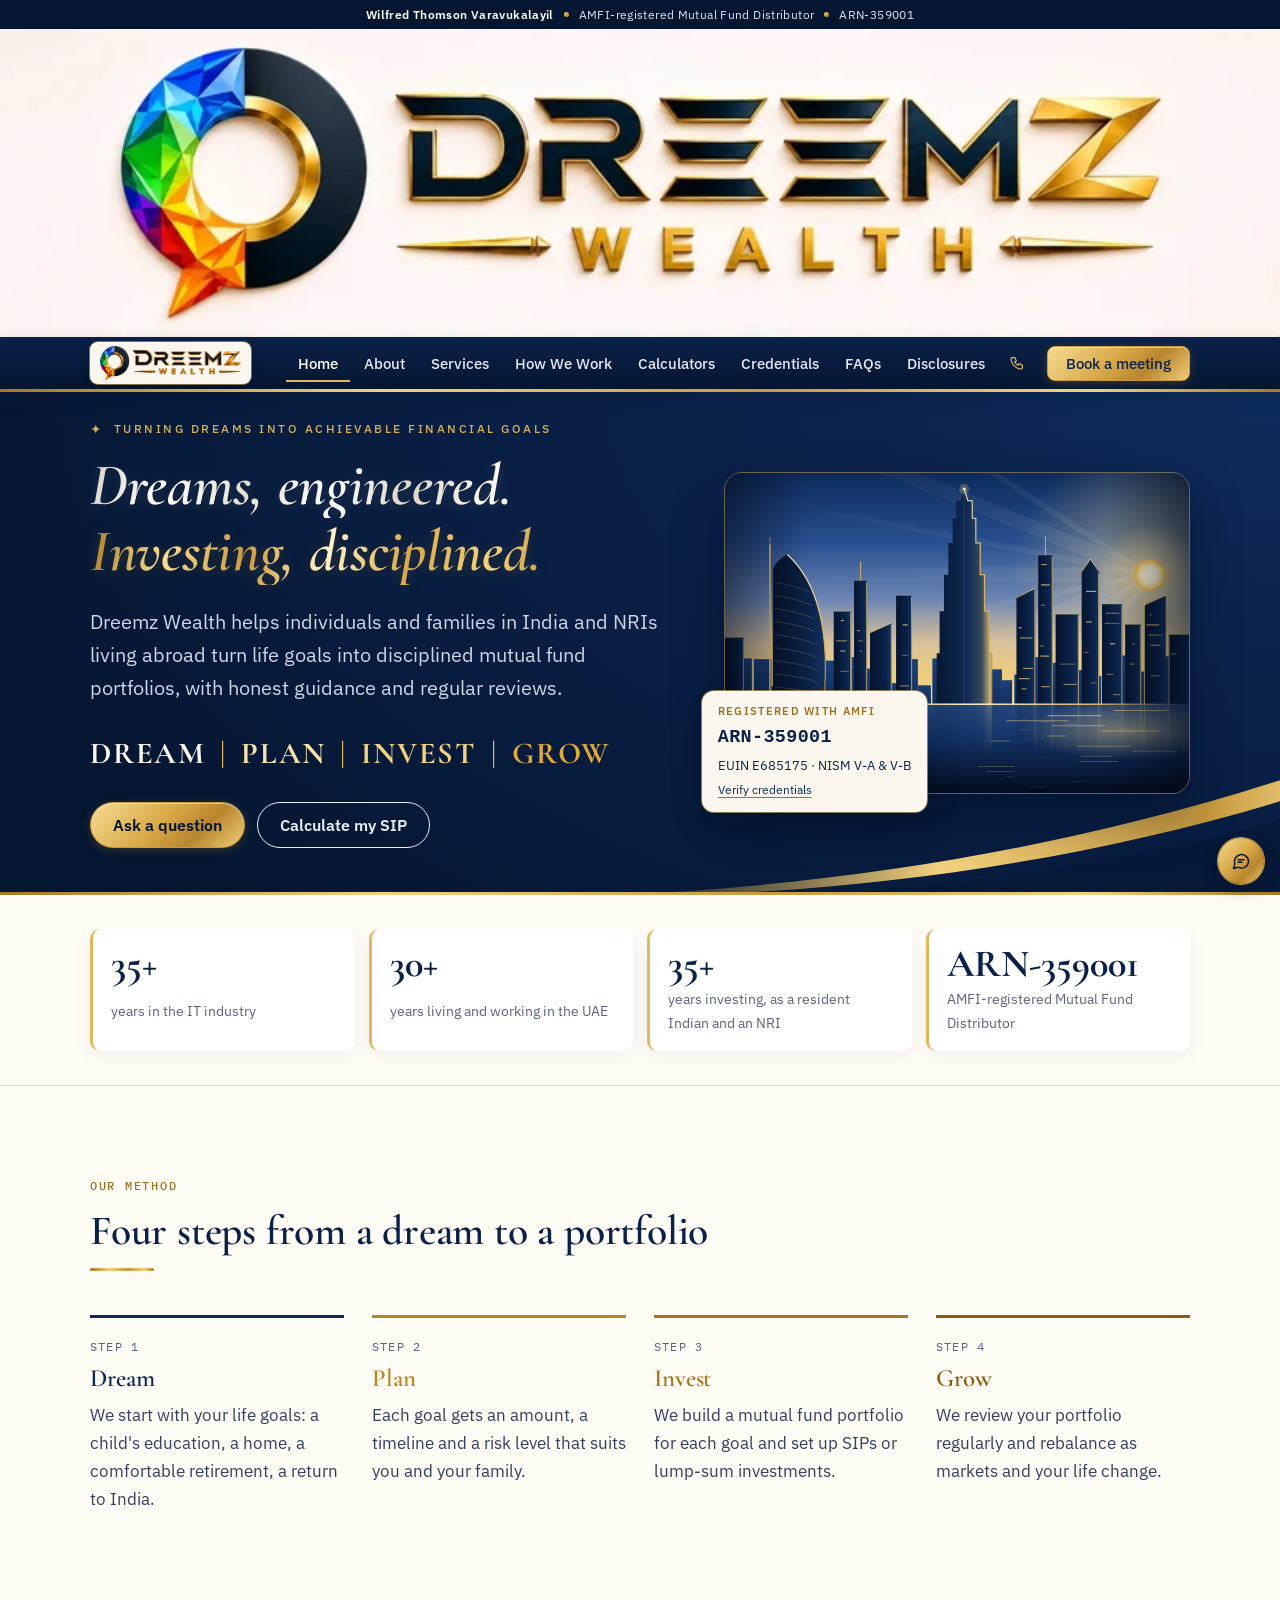
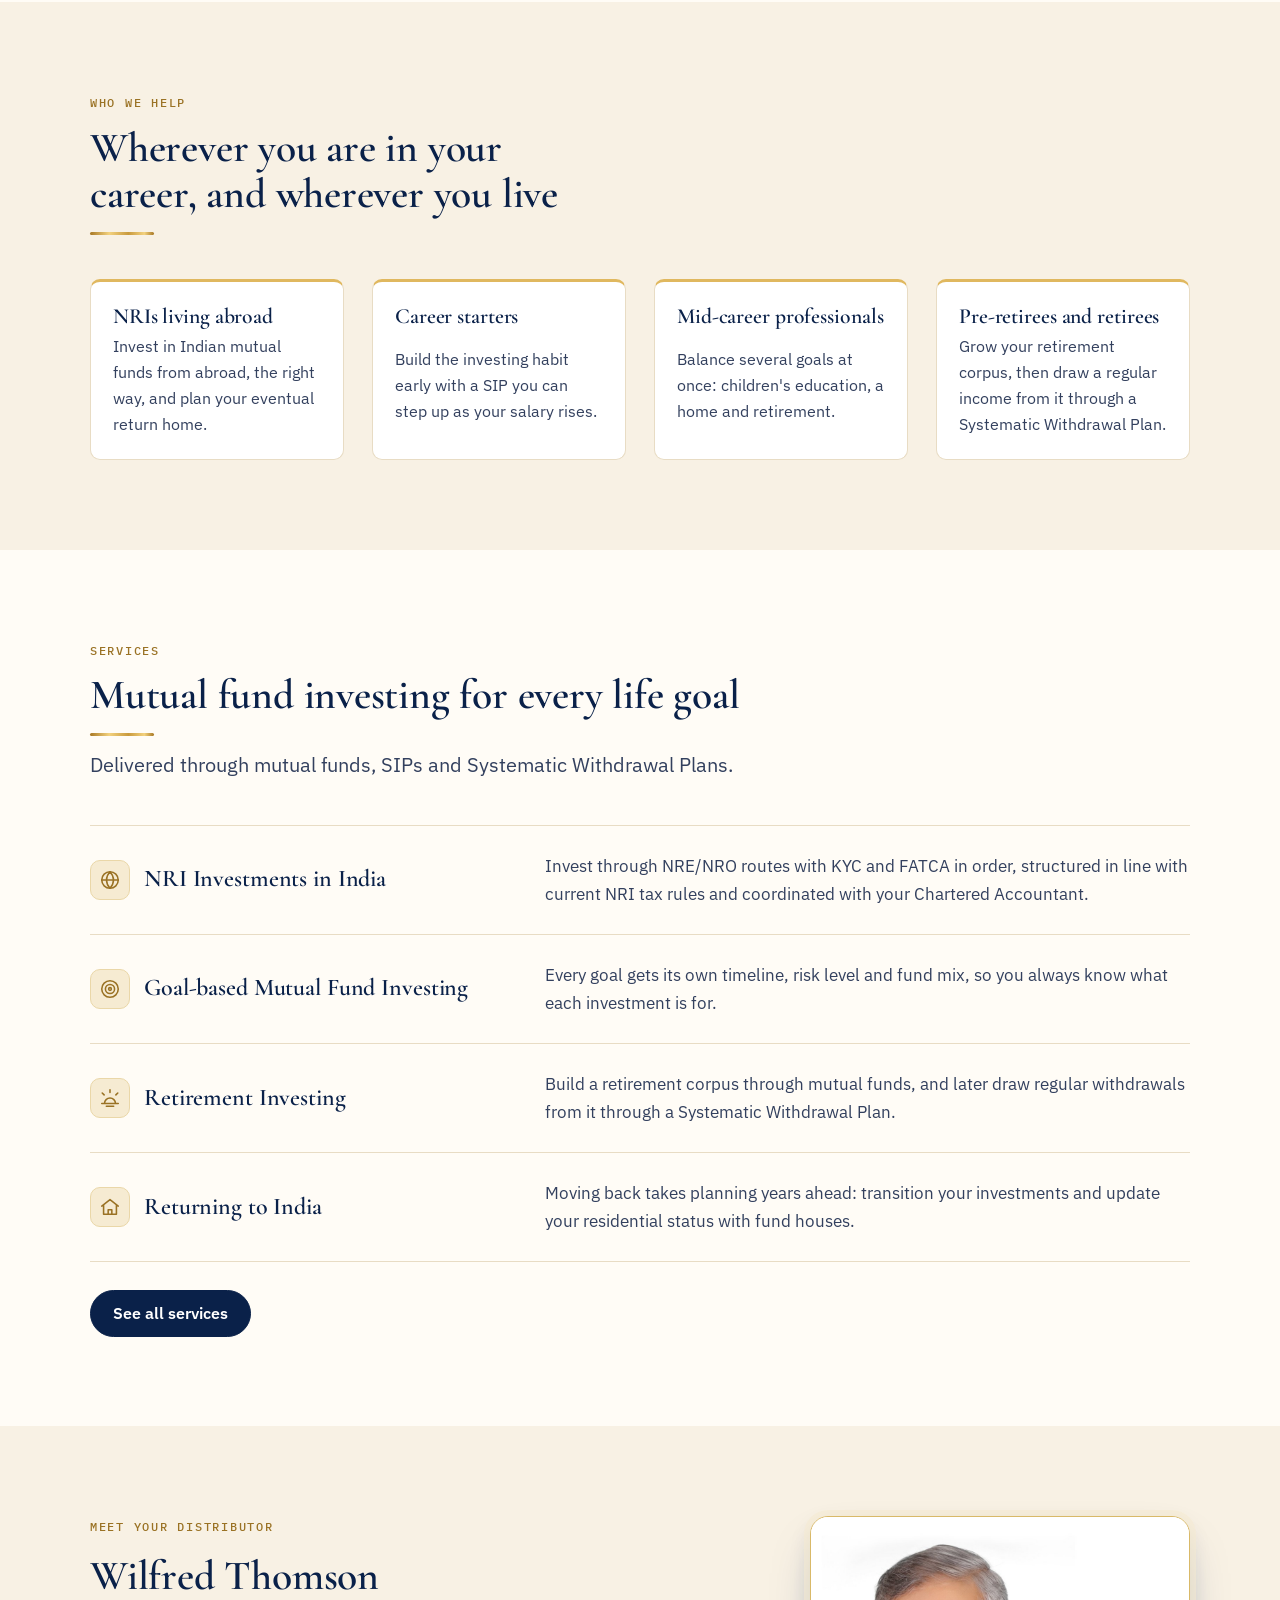
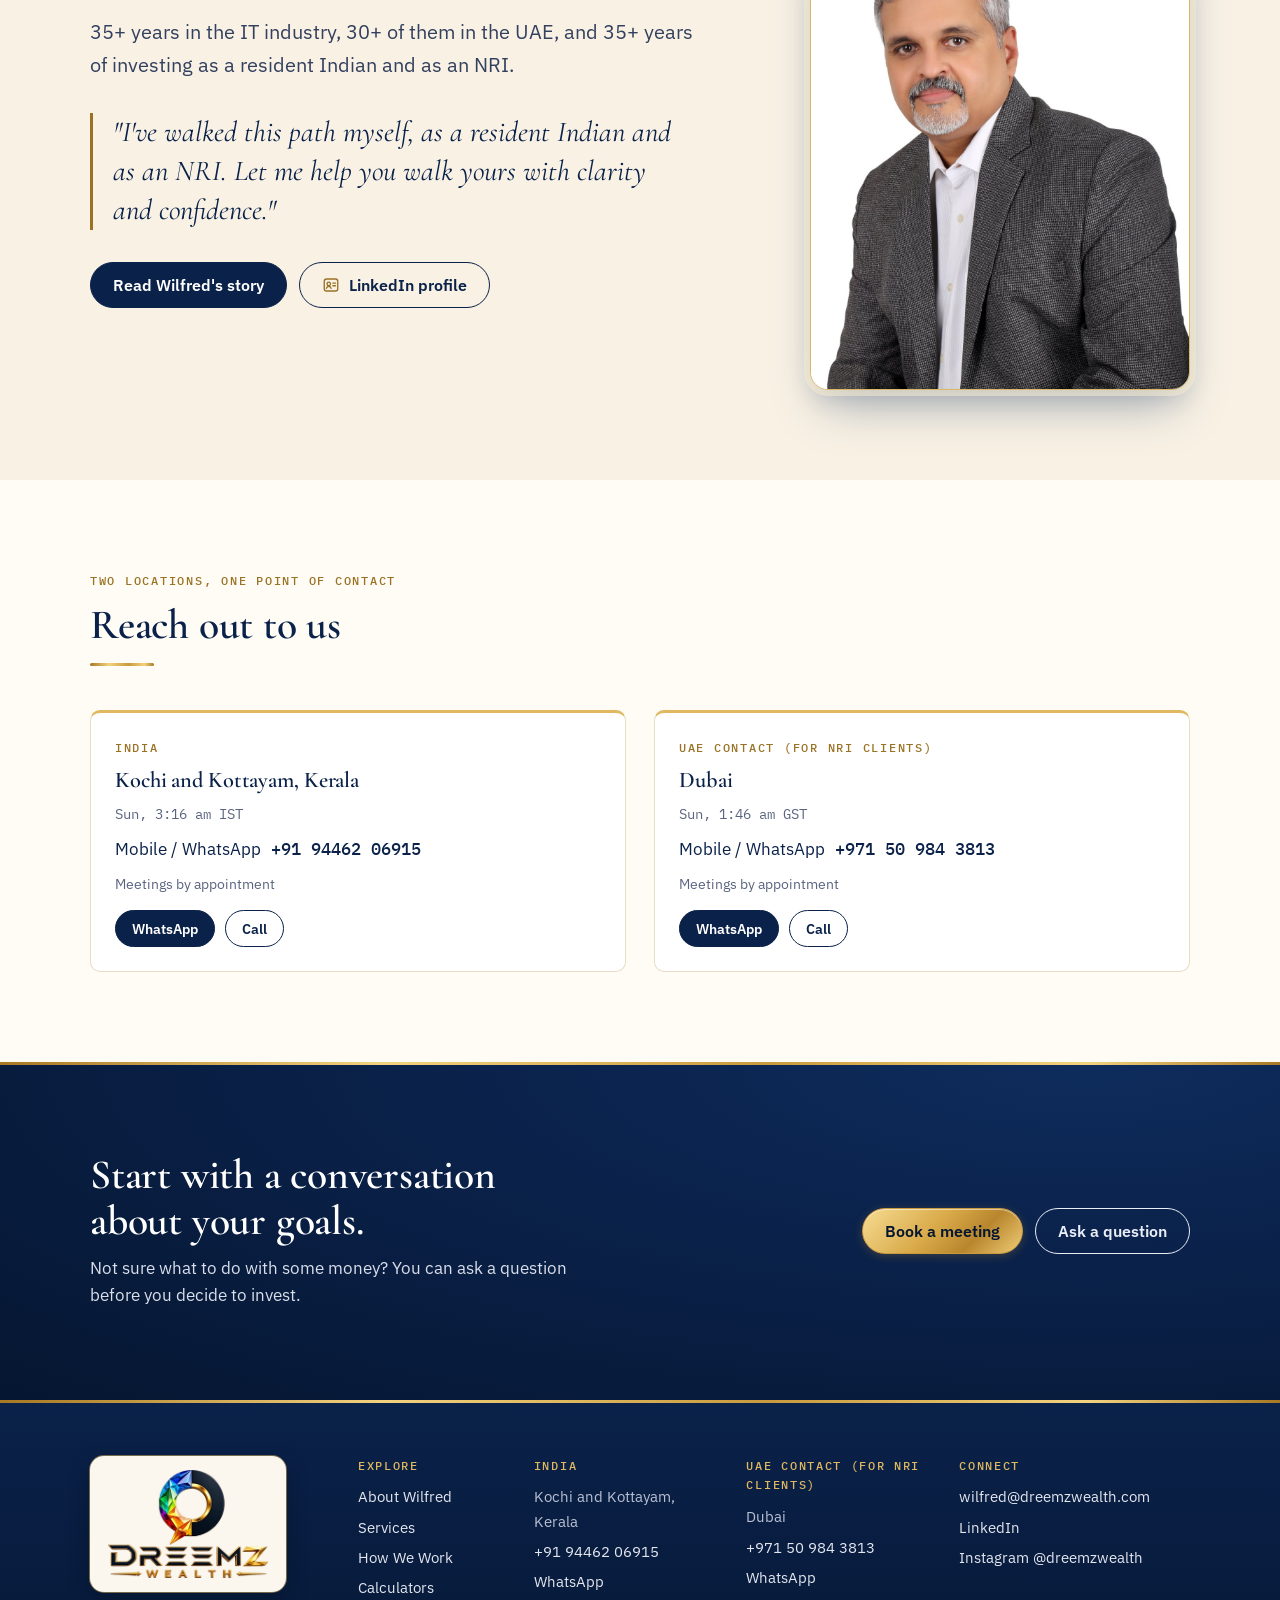
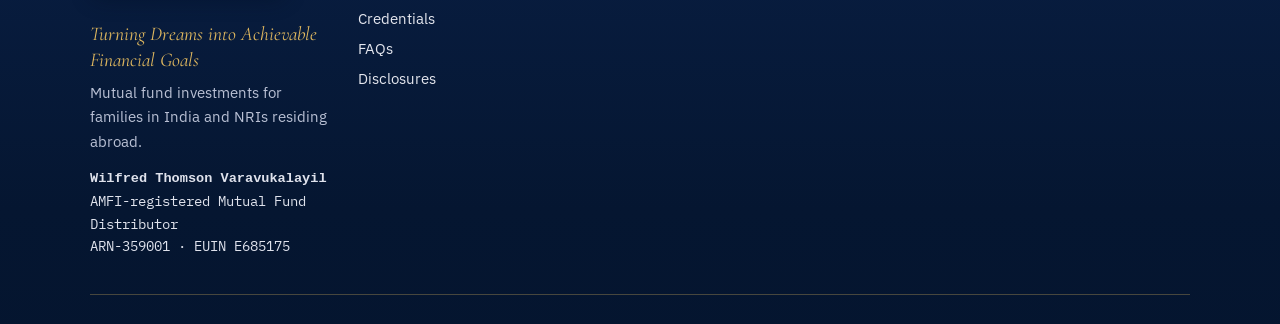
==== commit 29ab56de: "Add files via upload Website v2.10" ====
--- a/index.html
+++ b/index.html
@@ -12,7 +12,7 @@
 <meta property="og:description" content="Dreemz Wealth helps individuals and families in India and NRIs living abroad invest in mutual funds with a clear, goal-based plan. AMFI-registered Mutual Fund Distributor, ARN-359001.">
 <meta property="og:url" content="https://dreemzwealth.com/">
 <meta property="og:image" content="https://dreemzwealth.com/assets/img/og-image.jpg">
-<meta name="theme-color" content="#0b2a5b">
+<meta name="theme-color" content="#0a2149">
 <link rel="icon" href="favicon.ico?v=2" sizes="any">
 <link rel="shortcut icon" href="favicon.ico?v=2">
 <link rel="icon" type="image/png" sizes="32x32" href="assets/img/icon-32.png?v=2">
@@ -22,7 +22,7 @@
 <link rel="preconnect" href="https://fonts.googleapis.com">
 <link rel="preconnect" href="https://fonts.gstatic.com" crossorigin>
 <link rel="stylesheet" href="https://fonts.googleapis.com/css2?family=Cormorant+Garamond:ital,wght@0,500;0,600;0,700;1,500;1,600&family=IBM+Plex+Mono:wght@400;500&family=IBM+Plex+Sans:wght@400;500;600&display=swap">
-<link rel="stylesheet" href="assets/css/style.css?v=20261120">
+<link rel="stylesheet" href="assets/css/style.css?v=20261121">
 <script type="application/ld+json">
 {"@context":"https://schema.org","@type":"FinancialService","name":"Dreemz Wealth","url":"https://dreemzwealth.com/","email":"wilfred@dreemzwealth.com","founder":{"@type":"Person","name":"Wilfred Thomson","sameAs":"https://www.linkedin.com/in/wilfred-thomson/"},"telephone":["+91-9446206915","+971-50-9843813"],"areaServed":["IN","AE"],"sameAs":["https://www.instagram.com/dreemzwealth/"],"address":[{"@type":"PostalAddress","addressLocality":"Kochi","addressRegion":"Kerala","addressCountry":"IN"},{"@type":"PostalAddress","addressLocality":"Kottayam","addressRegion":"Kerala","addressCountry":"IN"},{"@type":"PostalAddress","addressLocality":"Dubai","addressCountry":"AE"}]}
 </script>
@@ -32,9 +32,9 @@
 <div class="id-strip"><div class="wrap"><span>Wilfred Thomson Varavukalayil</span><span class="gold-dot" aria-hidden="true"></span><span>AMFI-registered Mutual Fund Distributor</span><span class="gold-dot" aria-hidden="true"></span><span>ARN-359001</span></div></div>
 <div class="banner">
   <picture>
-    <source type="image/webp" media="(max-width: 760px)" srcset="assets/img/banner/banner-mobile-800x237.webp 800w, assets/img/banner/banner-mobile-1200x355.webp 1200w, assets/img/banner/banner-mobile-1905x564.webp 1905w" sizes="100vw">
-    <source type="image/webp" srcset="assets/img/banner/banner-wide-1280x213.webp 1280w, assets/img/banner/banner-wide-1440x240.webp 1440w, assets/img/banner/banner-wide-1920x320.webp 1920w, assets/img/banner/banner-wide-3024x504.webp 3024w" sizes="(min-width: 1920px) 1920px, 100vw">
-    <img src="assets/img/banner/banner-wide-1440x240.jpg" width="1920" height="320" alt="Dreemz Wealth. Turning dreams into achievable financial goals." fetchpriority="high">
+    <source type="image/webp" media="(max-width: 760px)" srcset="assets/img/banner/home-logo-mobile-800x193.webp 800w, assets/img/banner/home-logo-mobile-1200x289.webp 1200w, assets/img/banner/home-logo-mobile-1501x362.webp 1501w" sizes="100vw">
+    <source type="image/webp" srcset="assets/img/banner/home-logo-wide-1280x153.webp 1280w, assets/img/banner/home-logo-wide-1440x172.webp 1440w, assets/img/banner/home-logo-wide-1920x230.webp 1920w, assets/img/banner/home-logo-wide-3024x362.webp 3024w" sizes="(min-width: 1920px) 1920px, 100vw">
+    <img src="assets/img/banner/home-logo-wide-1440x172.jpg" width="1920" height="230" alt="Dreemz Wealth" fetchpriority="high">
   </picture>
 </div>
 <header class="site-header">
@@ -59,7 +59,8 @@
 <section class="hero hero--home">
   <div class="wrap">
     <div>
-      <h1>Dreams, engineered. <em>Investing, disciplined.</em></h1>
+      <p class="eyebrow hero-eyebrow">Turning dreams into achievable financial goals</p>
+      <h1><em class="h1-pearl">Dreams, engineered.</em> <em>Investing, disciplined.</em></h1>
       <p class="lede">Dreemz Wealth helps individuals and families in India and NRIs living abroad turn life goals into disciplined mutual fund portfolios, with honest guidance and regular reviews.</p>
       <div class="tagline hero-tagline"><span class="t-dream">Dream</span><span class="sep">|</span><span class="t-plan">Plan</span><span class="sep">|</span><span class="t-invest">Invest</span><span class="sep">|</span><span class="t-grow">Grow</span></div>
       <div class="btn-row">
@@ -68,7 +69,7 @@
       </div>
     </div>
     <figure class="hero-visual">
-      <img src="assets/img/hero-dubai.svg?v=20261120" width="640" height="440" alt="Illustrated Dubai skyline at dawn">
+      <img src="assets/img/hero-dubai.svg?v=20261121" width="640" height="440" alt="Illustrated Dubai skyline at dawn">
       <figcaption class="hero-badge">
         <span class="reg-head">Registered with AMFI</span>
         <b>ARN-359001</b>
@@ -78,13 +79,6 @@
     </figure>
   </div>
 </section>
-
-<div class="ribbon" aria-label="What we focus on">
-  <div class="ribbon-track">
-    <ul><li>Disciplined SIPs</li><li>NRI Investing</li><li>Goal-based Investing</li><li>Asset Allocation</li><li>Regular Reviews</li><li>Tax-Saving ELSS</li><li>Systematic Withdrawals</li><li>KYC &amp; FATCA Help</li><li>Returning to India</li></ul>
-    <ul aria-hidden="true"><li>Disciplined SIPs</li><li>NRI Investing</li><li>Goal-based Investing</li><li>Asset Allocation</li><li>Regular Reviews</li><li>Tax-Saving ELSS</li><li>Systematic Withdrawals</li><li>KYC &amp; FATCA Help</li><li>Returning to India</li></ul>
-  </div>
-</div>
 
 <section class="stats" aria-label="At a glance">
   <div class="wrap">
@@ -207,13 +201,6 @@
   </div>
 </section>
 
-<div class="pbanner">
-  <picture>
-    <source type="image/webp" media="(max-width: 760px)" srcset="assets/img/banner/home-foot-mobile-800x251.webp 800w, assets/img/banner/home-foot-mobile-1130x355.webp 1130w" sizes="100vw">
-    <source type="image/webp" srcset="assets/img/banner/home-foot-wide-1280x209.webp 1280w, assets/img/banner/home-foot-wide-1920x314.webp 1920w" sizes="(min-width: 1920px) 1920px, 100vw">
-    <img src="assets/img/banner/home-foot-wide-1280x209.webp" width="1920" height="314" alt="Turning dreams into achievable financial goals. Dream, Plan, Invest, Grow." loading="lazy" decoding="async">
-  </picture>
-</div>
 <section class="section section--ink cta-band">
   <div class="wrap">
     <div class="stack cta-text">
@@ -232,6 +219,7 @@
     <div class="foot-grid">
       <div class="foot-brand">
         <a class="foot-logo" href="index.html" aria-label="Dreemz Wealth home"><picture><source type="image/webp" srcset="assets/img/brand/logo-stacked-ivory-380.webp"><img src="assets/img/brand/logo-stacked-ivory-380.png" width="340" height="231" alt="Dreemz Wealth" loading="lazy"></picture></a>
+        <p class="foot-tag">Turning Dreams into Achievable Financial Goals</p>
         <p>Mutual fund investments for families in India and NRIs residing abroad.</p>
         <p class="reg"><b>Wilfred Thomson Varavukalayil</b><br>AMFI-registered Mutual Fund Distributor<br>ARN-359001 &middot; EUIN E685175</p>
       </div>
@@ -279,8 +267,8 @@
     </div>
   </div>
 </footer>
-<a class="wa-float" href="https://wa.me/919446206915" target="_blank" rel="noopener" aria-label="Chat with Wilfred on WhatsApp"><svg viewBox="0 0 24 24" width="22" height="22" fill="none" stroke="currentColor" stroke-width="1.8" stroke-linecap="round" stroke-linejoin="round" aria-hidden="true"><path d="M21 12a8.5 8.5 0 0 1-12.6 7.4L3 21l1.6-5.2A8.5 8.5 0 1 1 21 12z"/><path d="M8.5 10.5h7M8.5 13.5h4.5"/></svg><span>WhatsApp</span></a>
-<script src="assets/js/config.js?v=20261120"></script>
-<script src="assets/js/main.js?v=20261120"></script>
+<a class="wa-float" href="https://wa.me/919446206915" target="_blank" rel="noopener" aria-label="Chat with Wilfred on WhatsApp" title="Chat on WhatsApp"><svg viewBox="0 0 24 24" width="22" height="22" fill="none" stroke="currentColor" stroke-width="1.8" stroke-linecap="round" stroke-linejoin="round" aria-hidden="true"><path d="M21 12a8.5 8.5 0 0 1-12.6 7.4L3 21l1.6-5.2A8.5 8.5 0 1 1 21 12z"/><path d="M8.5 10.5h7M8.5 13.5h4.5"/></svg><span>WhatsApp</span></a>
+<script src="assets/js/config.js?v=20261121"></script>
+<script src="assets/js/main.js?v=20261121"></script>
 </body>
 </html>
--- a/assets/css/style.css
+++ b/assets/css/style.css
@@ -4,9 +4,9 @@
    deep-navy footer. Single light theme by design (brand artwork is on ivory). */
 :root {
   color-scheme: light;
-  --ink: #0b2a5b;          /* brand navy (banner / visiting card) */
-  --ink-2: #123a78;
-  --ink-deep: #061c3e;
+  --ink: #0a2149;          /* brand navy, deepened in v2.10 (was #0b2a5b) */
+  --ink-2: #0e2c5c;
+  --ink-deep: #051631;
   --ink-soft: #33405e;
   --paper: #f8f1e4;        /* ivory, a shade deeper for alternate sections */
   --white: #fffcf6;        /* page ivory */
@@ -602,3 +602,30 @@
   .about-split--rev { grid-template-columns: minmax(0, 1.2fr) minmax(0, 0.8fr); }
   .about-split--rev > .portrait { order: 2; justify-self: end; }
 }
+/* v2.10: first headline line in the same italic style, with a white "pearl" shimmer instead of gold */
+.hero--home h1 em { display: block; }
+.hero--home h1 em.h1-pearl {
+  color: #fff;
+  background-image: linear-gradient(100deg, #d9d4c8 0%, #ffffff 14%, #e6e0d2 28%, #ffffff 42%, #ddd6c7 56%, #fffaf0 70%, #d4cdbd 84%, #ffffff 100%);
+  background-size: 100% 100%;
+  -webkit-background-clip: text; background-clip: text;
+  -webkit-text-fill-color: transparent;
+  filter: drop-shadow(0 2px 6px rgba(255, 255, 255, .12));
+}
+/* v2.10: brand line above the home headline and under the footer logo */
+.hero--home .hero-eyebrow { font-family: "IBM Plex Sans", system-ui, sans-serif; font-weight: 500; color: var(--gold-bright); letter-spacing: .2em; font-size: .78rem; margin: 0 0 14px; opacity: .95; }
+.hero--home .hero-eyebrow::before { content: "\2726"; display: inline-block; font-size: .85rem; line-height: 1; margin-right: 10px; vertical-align: -1px; color: var(--gold-bright); }
+.foot-brand .foot-tag { font-family: var(--f-display, "Cormorant Garamond", Georgia, serif); font-style: italic; font-size: 1.22rem; line-height: 1.3; color: var(--gold-bright, #f3d27f); margin: 4px 0 -4px; }
+@media (max-width: 480px) { .hero--home .hero-eyebrow { font-size: .64rem; letter-spacing: .08em; white-space: nowrap; } .hero--home .hero-eyebrow::before { font-size: .72rem; margin-right: 7px; } }
+@media (max-width: 380px) { .hero--home .hero-eyebrow { font-size: .6rem; letter-spacing: .05em; } }
+/* v2.10: quieter WhatsApp button: a small round icon on every screen size */
+.wa-float { padding: 0; width: 46px; height: 46px; justify-content: center; gap: 0; box-shadow: 0 0 0 1px #c99a3d, 0 6px 16px rgba(3, 14, 32, .3); }
+.wa-float span { position: absolute; width: 1px; height: 1px; overflow: hidden; clip: rect(0 0 0 0); white-space: nowrap; }
+.wa-float svg { width: 20px; height: 20px; }
+@media (max-width: 480px) { .wa-float { width: 44px; height: 44px; padding: 0; } }
+/* v2.10: tagline and gold curve with a sparkle in the navy space of the inner-page banner */
+.banner--page .pt-frame { position: relative; max-width: 1920px; margin-inline: auto; }
+.pt-tag { position: absolute; left: 24.5%; width: 24.5%; top: 0; bottom: 0; display: flex; flex-direction: column; align-items: center; justify-content: center; gap: .45vw; pointer-events: none; line-height: 1.1; }
+.pt-tag .tagline { font-size: min(1.12vw, 21px); letter-spacing: .1em; gap: .55em; flex-wrap: nowrap; white-space: nowrap; margin: 0; align-items: center; }
+.pt-tag .pt-curve { width: 92%; height: auto; display: block; overflow: visible; }
+@media (max-width: 760px) { .pt-tag { display: none; } }
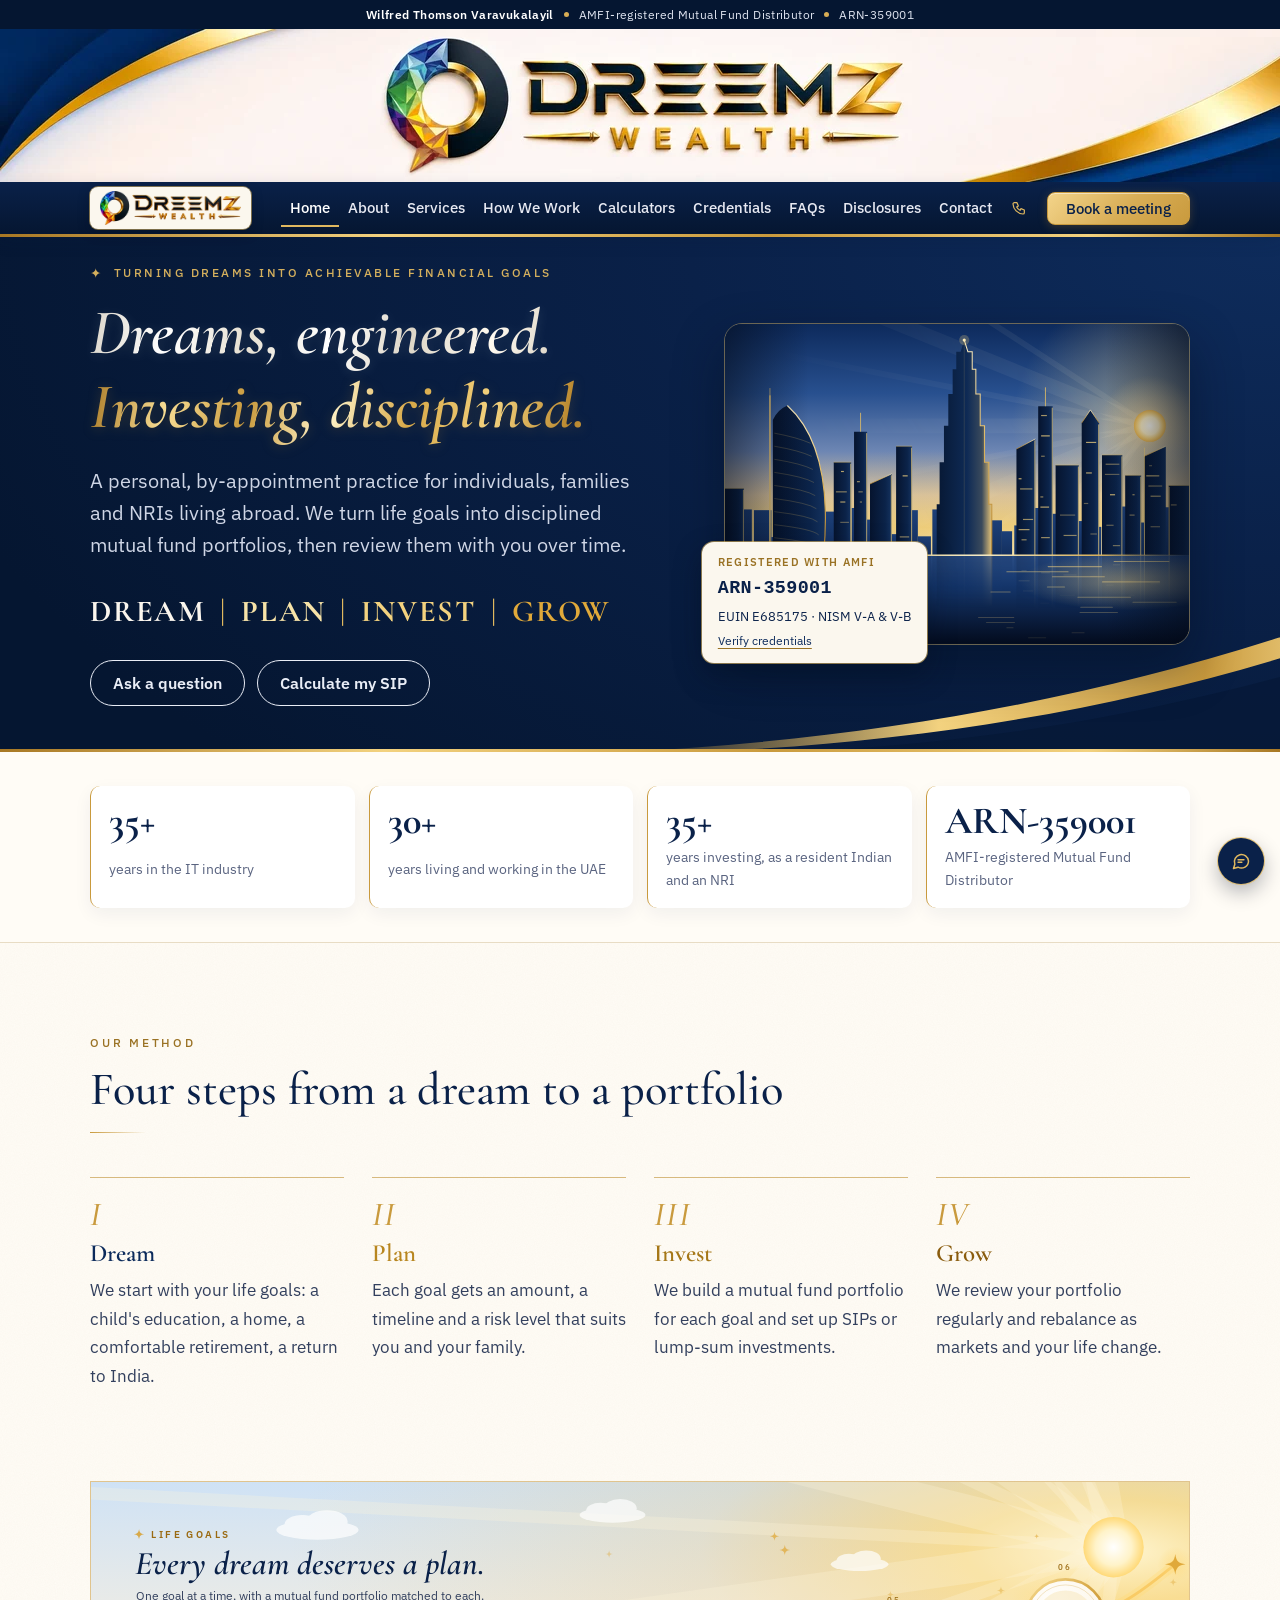
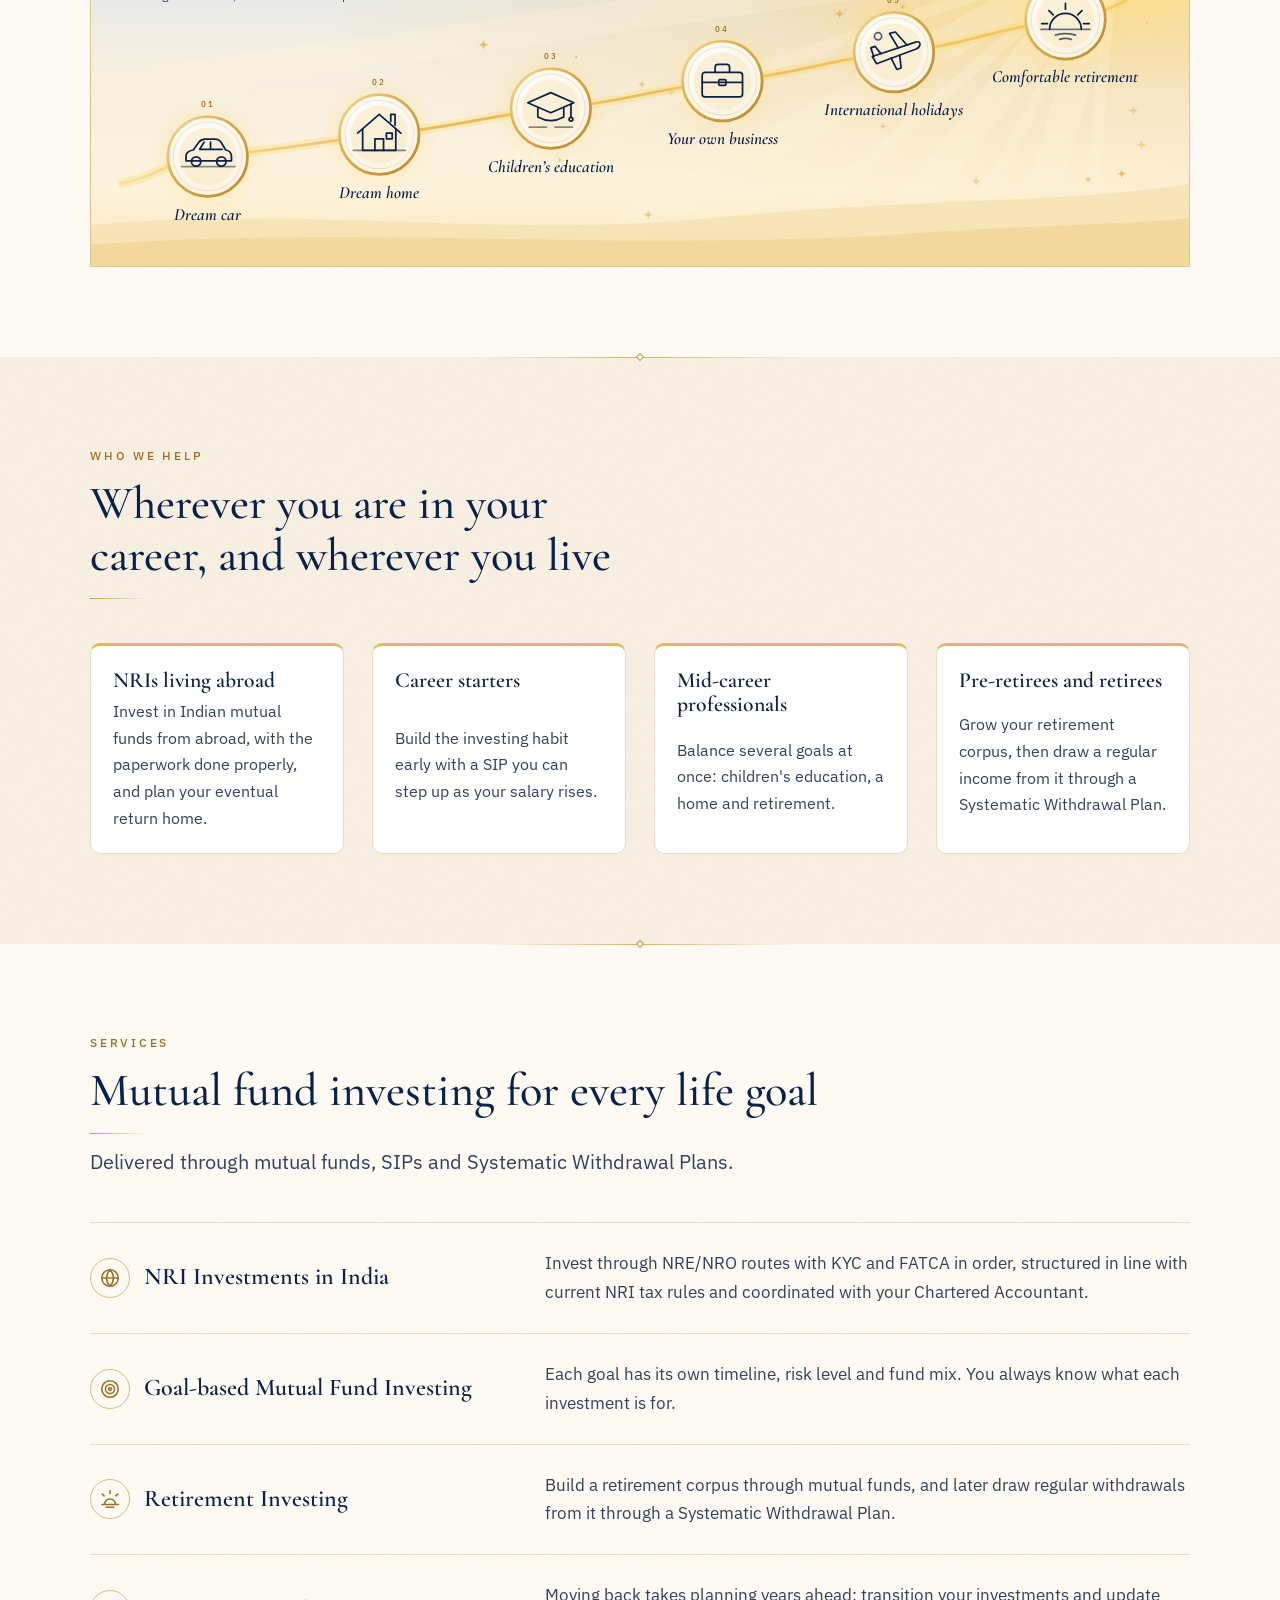
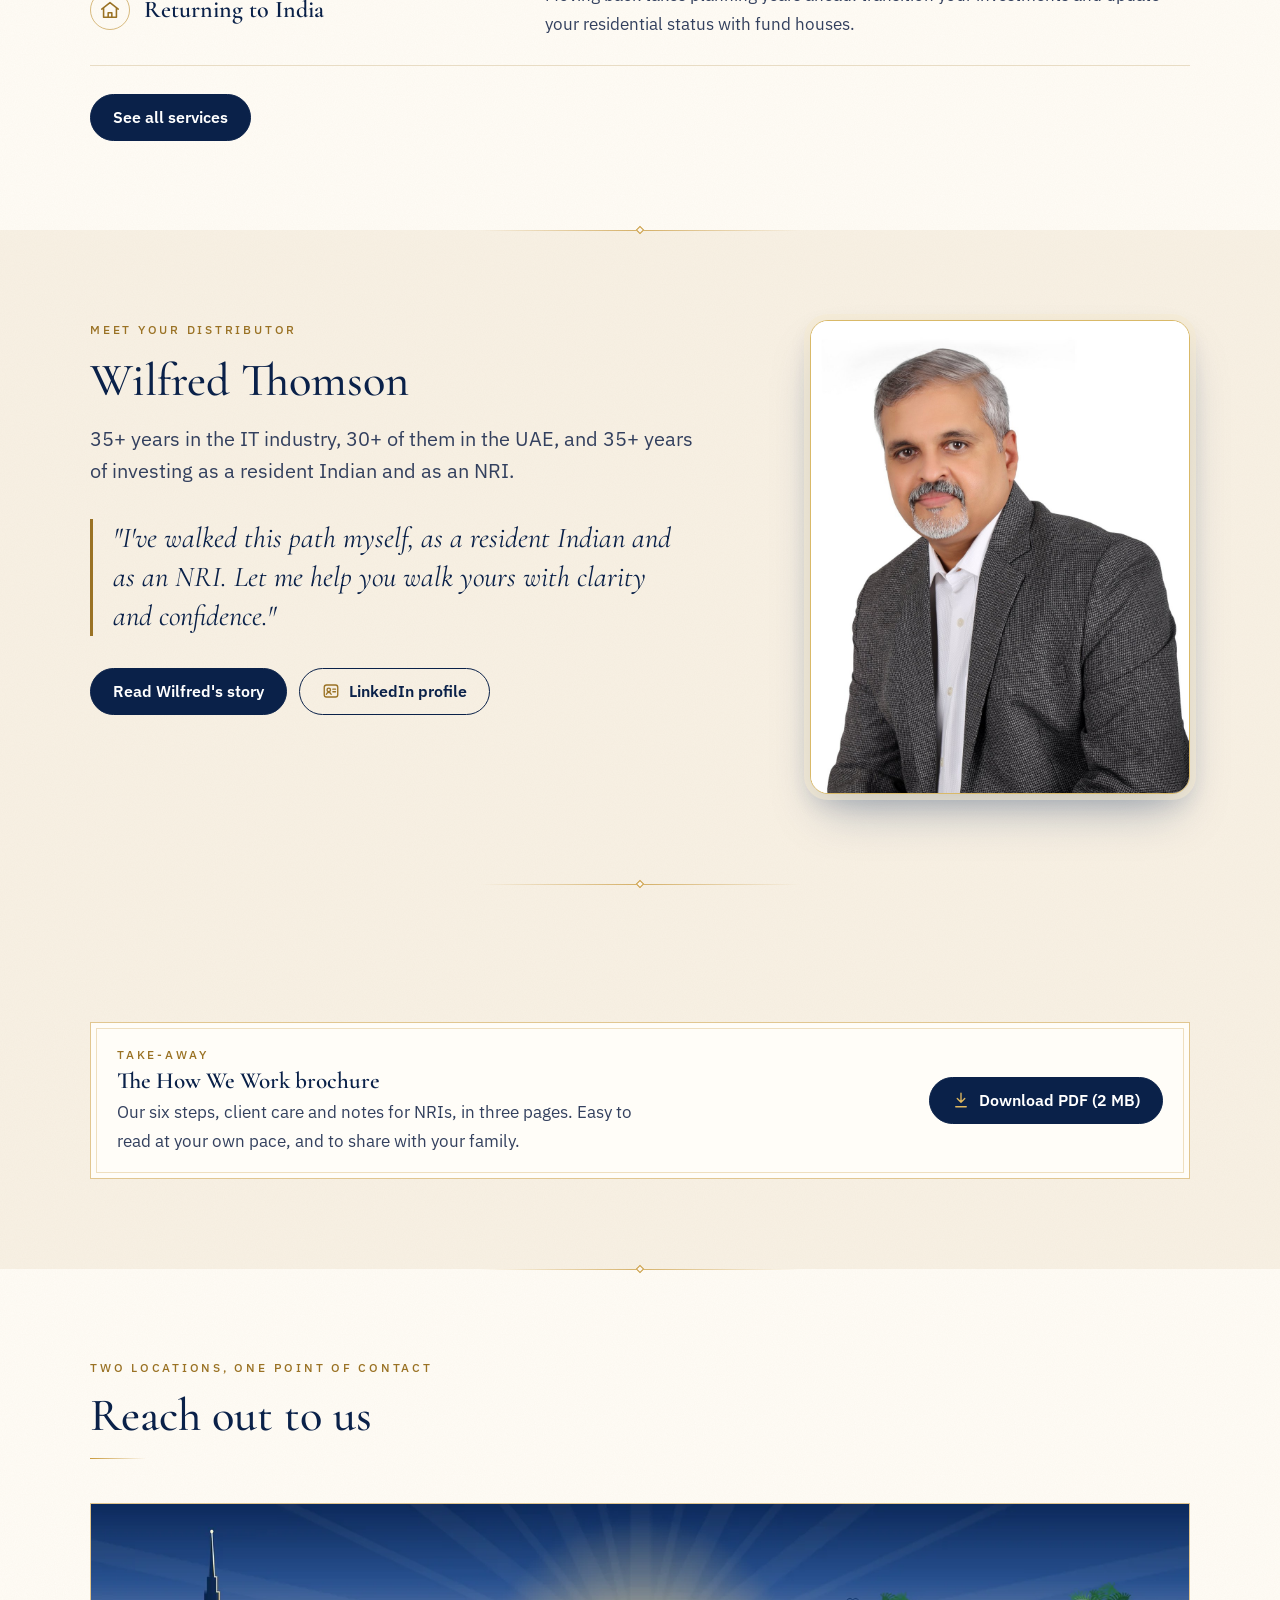
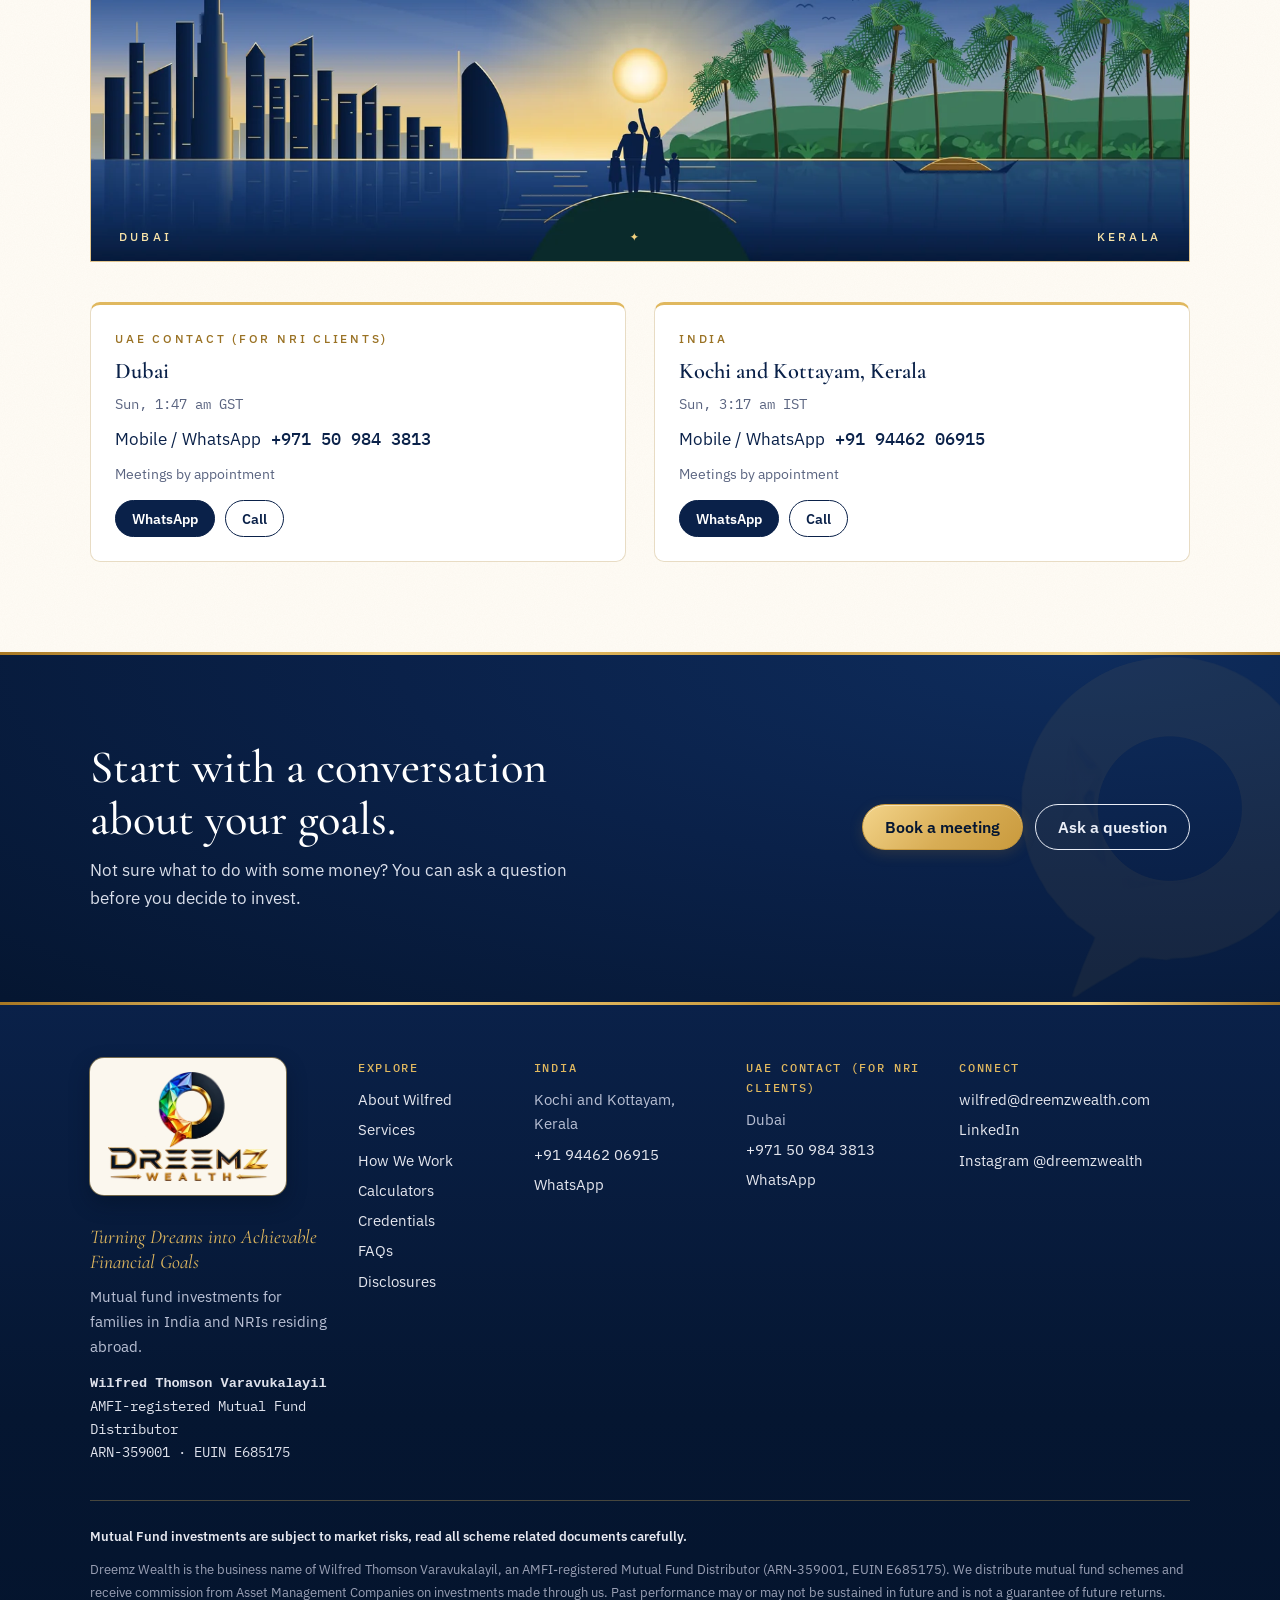
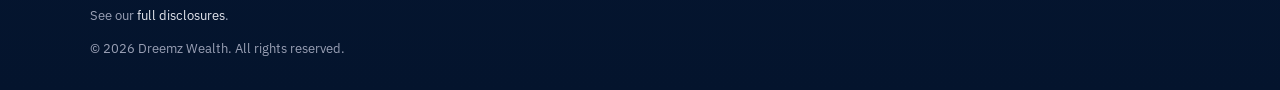
==== commit 86e55830: "Website v2.11" ====
--- a/index.html
+++ b/index.html
@@ -22,7 +22,7 @@
 <link rel="preconnect" href="https://fonts.googleapis.com">
 <link rel="preconnect" href="https://fonts.gstatic.com" crossorigin>
 <link rel="stylesheet" href="https://fonts.googleapis.com/css2?family=Cormorant+Garamond:ital,wght@0,500;0,600;0,700;1,500;1,600&family=IBM+Plex+Mono:wght@400;500&family=IBM+Plex+Sans:wght@400;500;600&display=swap">
-<link rel="stylesheet" href="assets/css/style.css?v=20261121">
+<link rel="stylesheet" href="assets/css/style.css?v=20261125">
 <script type="application/ld+json">
 {"@context":"https://schema.org","@type":"FinancialService","name":"Dreemz Wealth","url":"https://dreemzwealth.com/","email":"wilfred@dreemzwealth.com","founder":{"@type":"Person","name":"Wilfred Thomson","sameAs":"https://www.linkedin.com/in/wilfred-thomson/"},"telephone":["+91-9446206915","+971-50-9843813"],"areaServed":["IN","AE"],"sameAs":["https://www.instagram.com/dreemzwealth/"],"address":[{"@type":"PostalAddress","addressLocality":"Kochi","addressRegion":"Kerala","addressCountry":"IN"},{"@type":"PostalAddress","addressLocality":"Kottayam","addressRegion":"Kerala","addressCountry":"IN"},{"@type":"PostalAddress","addressLocality":"Dubai","addressCountry":"AE"}]}
 </script>
@@ -32,9 +32,9 @@
 <div class="id-strip"><div class="wrap"><span>Wilfred Thomson Varavukalayil</span><span class="gold-dot" aria-hidden="true"></span><span>AMFI-registered Mutual Fund Distributor</span><span class="gold-dot" aria-hidden="true"></span><span>ARN-359001</span></div></div>
 <div class="banner">
   <picture>
-    <source type="image/webp" media="(max-width: 760px)" srcset="assets/img/banner/home-logo-mobile-800x193.webp 800w, assets/img/banner/home-logo-mobile-1200x289.webp 1200w, assets/img/banner/home-logo-mobile-1501x362.webp 1501w" sizes="100vw">
-    <source type="image/webp" srcset="assets/img/banner/home-logo-wide-1280x153.webp 1280w, assets/img/banner/home-logo-wide-1440x172.webp 1440w, assets/img/banner/home-logo-wide-1920x230.webp 1920w, assets/img/banner/home-logo-wide-3024x362.webp 3024w" sizes="(min-width: 1920px) 1920px, 100vw">
-    <img src="assets/img/banner/home-logo-wide-1440x172.jpg" width="1920" height="230" alt="Dreemz Wealth" fetchpriority="high">
+    <source type="image/webp" media="(max-width: 760px)" srcset="assets/img/banner/home-logo-soft-mobile-800x193.webp 800w, assets/img/banner/home-logo-soft-mobile-1200x289.webp 1200w, assets/img/banner/home-logo-soft-mobile-1501x362.webp 1501w" sizes="100vw">
+    <source type="image/webp" srcset="assets/img/banner/home-logo-soft-wide-1280x153.webp 1280w, assets/img/banner/home-logo-soft-wide-1440x172.webp 1440w, assets/img/banner/home-logo-soft-wide-1920x230.webp 1920w, assets/img/banner/home-logo-soft-wide-3024x362.webp 3024w" sizes="(min-width: 1920px) 1920px, 100vw">
+    <img src="assets/img/banner/home-logo-soft-wide-1440x172.jpg" width="1920" height="230" alt="Dreemz Wealth" fetchpriority="high">
   </picture>
 </div>
 <header class="site-header">
@@ -50,8 +50,9 @@
       <a href="credentials.html">Credentials</a>
       <a href="faqs.html">FAQs</a>
       <a href="disclosures.html">Disclosures</a>
+      <a href="contact.html">Contact</a>
       <a class="nav-phone" href="tel:+919446206915" aria-label="Call +91 94462 06915" title="Call +91 94462 06915"><svg viewBox="0 0 24 24" width="16" height="16" fill="none" stroke="currentColor" stroke-width="1.8" stroke-linecap="round" stroke-linejoin="round" aria-hidden="true"><path d="M5 4h4l2 5-2.5 1.5a11 11 0 0 0 5 5L15 13l5 2v4a2 2 0 0 1-2 2A16 16 0 0 1 3 6a2 2 0 0 1 2-2"/></svg><span class="np-num">+91 94462 06915</span></a>
-      <a class="btn btn--gold" href="contact.html?type=meeting#enquiry">Book a meeting</a>
+      <a class="btn btn--gold" href="contact.html?type=meeting#booking">Book a meeting</a>
     </nav>
   </div>
 </header>
@@ -61,15 +62,15 @@
     <div>
       <p class="eyebrow hero-eyebrow">Turning dreams into achievable financial goals</p>
       <h1><em class="h1-pearl">Dreams, engineered.</em> <em>Investing, disciplined.</em></h1>
-      <p class="lede">Dreemz Wealth helps individuals and families in India and NRIs living abroad turn life goals into disciplined mutual fund portfolios, with honest guidance and regular reviews.</p>
+      <p class="lede">A personal, by-appointment practice for individuals, families and NRIs living abroad. We turn life goals into disciplined mutual fund portfolios, then review them with you over time.</p>
       <div class="tagline hero-tagline"><span class="t-dream">Dream</span><span class="sep">|</span><span class="t-plan">Plan</span><span class="sep">|</span><span class="t-invest">Invest</span><span class="sep">|</span><span class="t-grow">Grow</span></div>
       <div class="btn-row">
-        <a class="btn btn--gold" href="contact.html?type=question#enquiry">Ask a question</a>
+        <a class="btn btn--ghost" href="contact.html?type=question#enquiry">Ask a question</a>
         <a class="btn btn--ghost" href="calculators.html">Calculate my SIP</a>
       </div>
     </div>
     <figure class="hero-visual">
-      <img src="assets/img/hero-dubai.svg?v=20261121" width="640" height="440" alt="Illustrated Dubai skyline at dawn">
+      <img src="assets/img/hero-dubai.svg?v=20261125" width="640" height="440" alt="Illustrated Dubai skyline at dawn">
       <figcaption class="hero-badge">
         <span class="reg-head">Registered with AMFI</span>
         <b>ARN-359001</b>
@@ -99,26 +100,143 @@
     </div>
     <div class="grid grid-4 stages">
       <div class="stage" style="--c: var(--dream)">
-        <span class="stage-n">STEP 1</span>
+        <span class="stage-n" aria-label="Step 1">I</span>
         <h3>Dream</h3>
         <p>We start with your life goals: a child's education, a home, a comfortable retirement, a return to India.</p>
       </div>
       <div class="stage" style="--c: var(--plan)">
-        <span class="stage-n">STEP 2</span>
+        <span class="stage-n" aria-label="Step 2">II</span>
         <h3>Plan</h3>
         <p>Each goal gets an amount, a timeline and a risk level that suits you and your family.</p>
       </div>
       <div class="stage" style="--c: var(--invest)">
-        <span class="stage-n">STEP 3</span>
+        <span class="stage-n" aria-label="Step 3">III</span>
         <h3>Invest</h3>
         <p>We build a mutual fund portfolio for each goal and set up SIPs or lump-sum investments.</p>
       </div>
       <div class="stage" style="--c: var(--grow)">
-        <span class="stage-n">STEP 4</span>
+        <span class="stage-n" aria-label="Step 4">IV</span>
         <h3>Grow</h3>
         <p>We review your portfolio regularly and rebalance as markets and your life change.</p>
       </div>
     </div>
+  </div>
+</section>
+
+<section class="section section--goals">
+  <div class="wrap">
+    <figure class="goals-fig" style="margin-bottom:0">
+      <svg class="goals-art" xmlns="http://www.w3.org/2000/svg" viewBox="0 0 1600 560" role="img" aria-label="Common life goals on a rising gold path: dream car, dream home, children's education, your own business, international holidays and a comfortable retirement">
+<defs>
+<linearGradient id="lh-bg" x1="0" y1="0" x2="0" y2="1"><stop offset="0" stop-color="#cfe2f5"/><stop offset=".45" stop-color="#f4eee2"/><stop offset=".8" stop-color="#fdf3dc"/><stop offset="1" stop-color="#fbe6b8"/></linearGradient>
+<radialGradient id="lh-dawn" cx=".93" cy=".18" r=".75"><stop offset="0" stop-color="#fff7d6" stop-opacity="1"/><stop offset=".18" stop-color="#ffd977" stop-opacity=".75"/><stop offset=".5" stop-color="#f7c45f" stop-opacity=".22"/><stop offset="1" stop-color="#f7c45f" stop-opacity="0"/></radialGradient>
+<linearGradient id="lh-path" x1="0" x2="1"><stop offset="0" stop-color="#d8a948" stop-opacity=".25"/><stop offset=".3" stop-color="#d8a948"/><stop offset=".75" stop-color="#e9b84c"/><stop offset="1" stop-color="#f7c45f"/></linearGradient>
+<radialGradient id="lh-med" cx=".4" cy=".3" r=".85"><stop offset="0" stop-color="#ffffff"/><stop offset="1" stop-color="#fbf1dc"/></radialGradient>
+<linearGradient id="lh-ring" x1="0" y1="0" x2="1" y2="1"><stop offset="0" stop-color="#f7dc93"/><stop offset=".45" stop-color="#d8a948"/><stop offset="1" stop-color="#b8862d"/></linearGradient>
+<radialGradient id="lh-glow"><stop offset="0" stop-color="#ffd977" stop-opacity=".55"/><stop offset="1" stop-color="#ffd977" stop-opacity="0"/></radialGradient>
+<radialGradient id="lh-sun" cx=".5" cy=".5" r=".5"><stop offset="0" stop-color="#ffffff"/><stop offset=".6" stop-color="#fff3c9"/><stop offset="1" stop-color="#ffd977"/></radialGradient>
+</defs>
+<rect width="1600" height="560" fill="url(#lh-bg)"/><rect width="1600" height="560" fill="url(#lh-dawn)"/>
+<path d="M1490 95L1359 1589" stroke="#fff6dc" stroke-width="18" opacity=".28"/>
+<path d="M1490 95L1077 1537" stroke="#fff6dc" stroke-width="46" opacity=".28"/>
+<path d="M1490 95L809 1432" stroke="#fff6dc" stroke-width="18" opacity=".28"/>
+<path d="M1490 95L567 1277" stroke="#fff6dc" stroke-width="46" opacity=".28"/>
+<path d="M1490 95L358 1079" stroke="#fff6dc" stroke-width="18" opacity=".28"/>
+<path d="M1490 95L191 845" stroke="#fff6dc" stroke-width="46" opacity=".28"/>
+<path d="M1490 95L72 583" stroke="#fff6dc" stroke-width="18" opacity=".28"/>
+<path d="M1490 95L5 304" stroke="#fff6dc" stroke-width="46" opacity=".28"/>
+<path d="M1490 95L-8 16" stroke="#fff6dc" stroke-width="18" opacity=".28"/>
+<path d="M1490 95L35 -268" stroke="#fff6dc" stroke-width="46" opacity=".28"/>
+<path d="M1490 95L131 -539" stroke="#fff6dc" stroke-width="18" opacity=".28"/>
+<path d="M1490 95L276 -787" stroke="#fff6dc" stroke-width="46" opacity=".28"/>
+<path d="M1490 95L467 -1002" stroke="#fff6dc" stroke-width="18" opacity=".28"/>
+<path d="M1490 95L695 -1177" stroke="#fff6dc" stroke-width="46" opacity=".28"/>
+<path d="M1490 95L952 -1305" stroke="#fff6dc" stroke-width="18" opacity=".28"/>
+<path d="M1490 95L1230 -1382" stroke="#fff6dc" stroke-width="46" opacity=".28"/>
+<circle cx="1490" cy="95" r="44" fill="url(#lh-sun)"/>
+<g opacity=".7" transform="translate(330 70) scale(1)"><ellipse cx="0" cy="0" rx="60" ry="14" fill="#fff"/><ellipse cx="-22" cy="-8" rx="26" ry="14" fill="#fff"/><ellipse cx="14" cy="-12" rx="30" ry="17" fill="#fff"/></g>
+<g opacity=".7" transform="translate(760 48) scale(0.8)"><ellipse cx="0" cy="0" rx="60" ry="14" fill="#fff"/><ellipse cx="-22" cy="-8" rx="26" ry="14" fill="#fff"/><ellipse cx="14" cy="-12" rx="30" ry="17" fill="#fff"/></g>
+<g opacity=".7" transform="translate(1120 120) scale(0.7)"><ellipse cx="0" cy="0" rx="60" ry="14" fill="#fff"/><ellipse cx="-22" cy="-8" rx="26" ry="14" fill="#fff"/><ellipse cx="14" cy="-12" rx="30" ry="17" fill="#fff"/></g>
+<path transform="translate(755 105) scale(0.53)" d="M0-10 C1-3 3-1 10 0 C3 1 1 3 0 10 C-1 3-3 1-10 0 C-3-1-1-3 0-10Z" fill="#e0a93a" opacity="0.42"/>
+<path transform="translate(572 237) scale(0.76)" d="M0-10 C1-3 3-1 10 0 C3 1 1 3 0 10 C-1 3-3 1-10 0 C-3-1-1-3 0-10Z" fill="#e0a93a" opacity="0.71"/>
+<path transform="translate(1326 158) scale(0.59)" d="M0-10 C1-3 3-1 10 0 C3 1 1 3 0 10 C-1 3-3 1-10 0 C-3-1-1-3 0-10Z" fill="#e0a93a" opacity="0.47"/>
+<path transform="translate(1502 425) scale(0.71)" d="M0-10 C1-3 3-1 10 0 C3 1 1 3 0 10 C-1 3-3 1-10 0 C-3-1-1-3 0-10Z" fill="#e0a93a" opacity="0.71"/>
+<path transform="translate(1290 436) scale(0.75)" d="M0-10 C1-3 3-1 10 0 C3 1 1 3 0 10 C-1 3-3 1-10 0 C-3-1-1-3 0-10Z" fill="#e0a93a" opacity="0.39"/>
+<path transform="translate(1154 356) scale(0.58)" d="M0-10 C1-3 3-1 10 0 C3 1 1 3 0 10 C-1 3-3 1-10 0 C-3-1-1-3 0-10Z" fill="#e0a93a" opacity="0.43"/>
+<path transform="translate(1011 99) scale(0.77)" d="M0-10 C1-3 3-1 10 0 C3 1 1 3 0 10 C-1 3-3 1-10 0 C-3-1-1-3 0-10Z" fill="#e0a93a" opacity="0.74"/>
+<path transform="translate(1091 192) scale(0.76)" d="M0-10 C1-3 3-1 10 0 C3 1 1 3 0 10 C-1 3-3 1-10 0 C-3-1-1-3 0-10Z" fill="#e0a93a" opacity="0.61"/>
+<path transform="translate(1453 433) scale(0.58)" d="M0-10 C1-3 3-1 10 0 C3 1 1 3 0 10 C-1 3-3 1-10 0 C-3-1-1-3 0-10Z" fill="#e0a93a" opacity="0.54"/>
+<path transform="translate(1147 250) scale(0.42)" d="M0-10 C1-3 3-1 10 0 C3 1 1 3 0 10 C-1 3-3 1-10 0 C-3-1-1-3 0-10Z" fill="#e0a93a" opacity="0.49"/>
+<path transform="translate(1378 79) scale(0.37)" d="M0-10 C1-3 3-1 10 0 C3 1 1 3 0 10 C-1 3-3 1-10 0 C-3-1-1-3 0-10Z" fill="#e0a93a" opacity="0.63"/>
+<path transform="translate(803 295) scale(0.56)" d="M0-10 C1-3 3-1 10 0 C3 1 1 3 0 10 C-1 3-3 1-10 0 C-3-1-1-3 0-10Z" fill="#e0a93a" opacity="0.50"/>
+<path transform="translate(1577 146) scale(0.54)" d="M0-10 C1-3 3-1 10 0 C3 1 1 3 0 10 C-1 3-3 1-10 0 C-3-1-1-3 0-10Z" fill="#e0a93a" opacity="0.44"/>
+<path transform="translate(1183 182) scale(0.51)" d="M0-10 C1-3 3-1 10 0 C3 1 1 3 0 10 C-1 3-3 1-10 0 C-3-1-1-3 0-10Z" fill="#e0a93a" opacity="0.69"/>
+<path transform="translate(846 306) scale(0.76)" d="M0-10 C1-3 3-1 10 0 C3 1 1 3 0 10 C-1 3-3 1-10 0 C-3-1-1-3 0-10Z" fill="#e0a93a" opacity="0.40"/>
+<path transform="translate(1165 164) scale(0.50)" d="M0-10 C1-3 3-1 10 0 C3 1 1 3 0 10 C-1 3-3 1-10 0 C-3-1-1-3 0-10Z" fill="#e0a93a" opacity="0.43"/>
+<path transform="translate(996 79) scale(0.66)" d="M0-10 C1-3 3-1 10 0 C3 1 1 3 0 10 C-1 3-3 1-10 0 C-3-1-1-3 0-10Z" fill="#e0a93a" opacity="0.75"/>
+<path transform="translate(1531 383) scale(0.78)" d="M0-10 C1-3 3-1 10 0 C3 1 1 3 0 10 C-1 3-3 1-10 0 C-3-1-1-3 0-10Z" fill="#e0a93a" opacity="0.36"/>
+<path transform="translate(812 485) scale(0.70)" d="M0-10 C1-3 3-1 10 0 C3 1 1 3 0 10 C-1 3-3 1-10 0 C-3-1-1-3 0-10Z" fill="#e0a93a" opacity="0.53"/>
+<path transform="translate(1519 333) scale(0.72)" d="M0-10 C1-3 3-1 10 0 C3 1 1 3 0 10 C-1 3-3 1-10 0 C-3-1-1-3 0-10Z" fill="#e0a93a" opacity="0.48"/>
+<path transform="translate(707 255) scale(0.41)" d="M0-10 C1-3 3-1 10 0 C3 1 1 3 0 10 C-1 3-3 1-10 0 C-3-1-1-3 0-10Z" fill="#e0a93a" opacity="0.52"/>
+<path transform="translate(1539 206) scale(0.35)" d="M0-10 C1-3 3-1 10 0 C3 1 1 3 0 10 C-1 3-3 1-10 0 C-3-1-1-3 0-10Z" fill="#e0a93a" opacity="0.37"/>
+<path transform="translate(683 405) scale(0.51)" d="M0-10 C1-3 3-1 10 0 C3 1 1 3 0 10 C-1 3-3 1-10 0 C-3-1-1-3 0-10Z" fill="#e0a93a" opacity="0.48"/>
+<path d="M0 560 V500 C 300 470 600 520 900 490 C 1200 460 1400 470 1600 440 V560 Z" fill="#f6e2b0" opacity=".7"/>
+<path d="M0 560 V528 C 400 500 800 540 1200 512 C 1400 498 1500 500 1600 490 V560 Z" fill="#efd08a" opacity=".55"/>
+<path d="M40 440 C 100 430 120 400 170 400 C 280 390 310 382 420 368 C 530 358 560 344 670 330 C 780 320 810 304 920 290 C 1030 280 1060 262 1170 248 C 1280 238 1310 214 1420 200 C 1500 192 1540 150 1580 120" stroke="url(#lh-path)" stroke-width="4" fill="none"/>
+<path d="M40 440 C 100 430 120 400 170 400 C 280 390 310 382 420 368 C 530 358 560 344 670 330 C 780 320 810 304 920 290 C 1030 280 1060 262 1170 248 C 1280 238 1310 214 1420 200 C 1500 192 1540 150 1580 120" stroke="#ffd977" stroke-width="14" fill="none" opacity=".35"/>
+<circle cx="1580" cy="120" r="26" fill="url(#lh-glow)"/><path transform="translate(1580 120) scale(1.5)" d="M0-10 C1-3 3-1 10 0 C3 1 1 3 0 10 C-1 3-3 1-10 0 C-3-1-1-3 0-10Z" fill="#e0a93a"/>
+<circle cx="170" cy="400" r="86" fill="url(#lh-glow)"/>
+<circle cx="170" cy="400" r="58" fill="url(#lh-med)" stroke="url(#lh-ring)" stroke-width="4"/>
+<circle cx="170" cy="400" r="50" fill="none" stroke="#d8a948" stroke-width=".8" opacity=".55"/>
+<circle cx="170" cy="400" r="42" fill="#f8e7bd" opacity=".55"/>
+<g transform="translate(170 400) scale(1.05)" fill="none" stroke="#0a2149" stroke-width="2.4" stroke-linecap="round" stroke-linejoin="round"><path d="M-30 6 V-2 Q-28 -8 -20 -9 L-12 -20 Q-9 -24 -3 -24 H10 Q16 -24 19 -19 L25 -9 Q32 -8 33 -1 V6 Z"/><path d="M-10 -10 H20 M-11 -10 L-5 -20 M4 -20 V-10"/><circle cx="-16" cy="7" r="6.5"/><circle cx="19" cy="7" r="6.5"/><path d="M-36 14 H38" opacity=".5"/></g>
+<text x="170" y="492" text-anchor="middle" font-family="Cormorant Garamond, Georgia, serif" font-style="italic" font-weight="600" font-size="25" fill="#0a2149">Dream car</text>
+<text x="170" y="328" text-anchor="middle" font-family="IBM Plex Sans, Arial, sans-serif" font-weight="500" font-size="12" letter-spacing="3" fill="#9a6a12">01</text>
+<circle cx="420" cy="368" r="86" fill="url(#lh-glow)"/>
+<circle cx="420" cy="368" r="58" fill="url(#lh-med)" stroke="url(#lh-ring)" stroke-width="4"/>
+<circle cx="420" cy="368" r="50" fill="none" stroke="#d8a948" stroke-width=".8" opacity=".55"/>
+<circle cx="420" cy="368" r="42" fill="#f8e7bd" opacity=".55"/>
+<g transform="translate(420 368) scale(1.05)" fill="none" stroke="#0a2149" stroke-width="2.4" stroke-linecap="round" stroke-linejoin="round"><path d="M-30 -2 L0 -28 L30 -2"/><path d="M-23 -8 V22 H23 V-8"/><path d="M-6 22 V6 H6 V22"/><rect x="10" y="-2" width="8" height="8"/><path d="M16 -18 V-28 H22 V-13"/><path d="M-36 22 H36" opacity=".5"/></g>
+<text x="420" y="460" text-anchor="middle" font-family="Cormorant Garamond, Georgia, serif" font-style="italic" font-weight="600" font-size="25" fill="#0a2149">Dream home</text>
+<text x="420" y="296" text-anchor="middle" font-family="IBM Plex Sans, Arial, sans-serif" font-weight="500" font-size="12" letter-spacing="3" fill="#9a6a12">02</text>
+<circle cx="670" cy="330" r="86" fill="url(#lh-glow)"/>
+<circle cx="670" cy="330" r="58" fill="url(#lh-med)" stroke="url(#lh-ring)" stroke-width="4"/>
+<circle cx="670" cy="330" r="50" fill="none" stroke="#d8a948" stroke-width=".8" opacity=".55"/>
+<circle cx="670" cy="330" r="42" fill="#f8e7bd" opacity=".55"/>
+<g transform="translate(670 330) scale(1.05)" fill="none" stroke="#0a2149" stroke-width="2.4" stroke-linecap="round" stroke-linejoin="round"><path d="M-32 -8 L0 -22 L32 -8 L0 6 Z"/><path d="M-18 -1 V12 Q0 22 18 12 V-1"/><path d="M28 -6 V12"/><circle cx="28" cy="15" r="2.6"/><path d="M-30 26 H-6 M6 26 H30" opacity=".5"/></g>
+<text x="670" y="422" text-anchor="middle" font-family="Cormorant Garamond, Georgia, serif" font-style="italic" font-weight="600" font-size="25" fill="#0a2149">Children&#8217;s education</text>
+<text x="670" y="258" text-anchor="middle" font-family="IBM Plex Sans, Arial, sans-serif" font-weight="500" font-size="12" letter-spacing="3" fill="#9a6a12">03</text>
+<circle cx="920" cy="290" r="86" fill="url(#lh-glow)"/>
+<circle cx="920" cy="290" r="58" fill="url(#lh-med)" stroke="url(#lh-ring)" stroke-width="4"/>
+<circle cx="920" cy="290" r="50" fill="none" stroke="#d8a948" stroke-width=".8" opacity=".55"/>
+<circle cx="920" cy="290" r="42" fill="#f8e7bd" opacity=".55"/>
+<g transform="translate(920 290) scale(1.05)" fill="none" stroke="#0a2149" stroke-width="2.4" stroke-linecap="round" stroke-linejoin="round"><rect x="-28" y="-12" width="56" height="34" rx="4"/><path d="M-10 -12 V-19 Q-10 -23 -6 -23 H6 Q10 -23 10 -19 V-12"/><path d="M-28 2 H28"/><rect x="-5" y="-2" width="10" height="8" rx="1.5"/></g>
+<text x="920" y="382" text-anchor="middle" font-family="Cormorant Garamond, Georgia, serif" font-style="italic" font-weight="600" font-size="25" fill="#0a2149">Your own business</text>
+<text x="920" y="218" text-anchor="middle" font-family="IBM Plex Sans, Arial, sans-serif" font-weight="500" font-size="12" letter-spacing="3" fill="#9a6a12">04</text>
+<circle cx="1170" cy="248" r="86" fill="url(#lh-glow)"/>
+<circle cx="1170" cy="248" r="58" fill="url(#lh-med)" stroke="url(#lh-ring)" stroke-width="4"/>
+<circle cx="1170" cy="248" r="50" fill="none" stroke="#d8a948" stroke-width=".8" opacity=".55"/>
+<circle cx="1170" cy="248" r="42" fill="#f8e7bd" opacity=".55"/>
+<g transform="translate(1170 248) scale(1.05)" fill="none" stroke="#0a2149" stroke-width="2.4" stroke-linecap="round" stroke-linejoin="round"><path d="M-30 6 L30 -14 Q37 -16 36 -10 Q35 -6 30 -4 L-24 16 Z"/><path d="M6 -6 L-6 -26 L2 -28 L18 -10"/><path d="M-4 8 L4 24 L10 22 L8 4"/><path d="M-28 6 L-32 -6 L-26 -8 L-18 2"/><circle cx="-22" cy="-22" r="5" opacity=".7"/></g>
+<text x="1170" y="340" text-anchor="middle" font-family="Cormorant Garamond, Georgia, serif" font-style="italic" font-weight="600" font-size="25" fill="#0a2149">International holidays</text>
+<text x="1170" y="176" text-anchor="middle" font-family="IBM Plex Sans, Arial, sans-serif" font-weight="500" font-size="12" letter-spacing="3" fill="#9a6a12">05</text>
+<circle cx="1420" cy="200" r="86" fill="url(#lh-glow)"/>
+<circle cx="1420" cy="200" r="58" fill="url(#lh-med)" stroke="url(#lh-ring)" stroke-width="4"/>
+<circle cx="1420" cy="200" r="50" fill="none" stroke="#d8a948" stroke-width=".8" opacity=".55"/>
+<circle cx="1420" cy="200" r="42" fill="#f8e7bd" opacity=".55"/>
+<g transform="translate(1420 200) scale(1.05)" fill="none" stroke="#0a2149" stroke-width="2.4" stroke-linecap="round" stroke-linejoin="round"><path d="M-34 14 H34" opacity=".6"/><path d="M-22 14 A22 22 0 0 1 22 14"/><path d="M0 -14 V-22 M-17 -6 L-23 -12 M17 -6 L23 -12 M-25 6 H-33 M25 6 H33"/><path d="M-14 22 Q0 18 14 22 M-8 28 Q0 25 8 28" opacity=".7"/></g>
+<text x="1420" y="292" text-anchor="middle" font-family="Cormorant Garamond, Georgia, serif" font-style="italic" font-weight="600" font-size="25" fill="#0a2149">Comfortable retirement</text>
+<text x="1420" y="128" text-anchor="middle" font-family="IBM Plex Sans, Arial, sans-serif" font-weight="500" font-size="12" letter-spacing="3" fill="#9a6a12">06</text>
+<g font-family="IBM Plex Sans, Arial, sans-serif"><path transform="translate(70 76) scale(.75)" d="M0-10 C1-3 3-1 10 0 C3 1 1 3 0 10 C-1 3-3 1-10 0 C-3-1-1-3 0-10Z" fill="#d8a948"/><text x="88" y="81" font-size="14" font-weight="600" letter-spacing="3.5" fill="#9a6a12">LIFE GOALS</text></g>
+<text x="64" y="134" font-family="Cormorant Garamond, Georgia, serif" font-style="italic" font-weight="600" font-size="48" fill="#0a2149">Every dream deserves a plan.</text>
+<text x="66" y="172" font-family="IBM Plex Sans, Arial, sans-serif" font-size="17" fill="#33405e">One goal at a time, with a mutual fund portfolio matched to each.</text>
+</svg>
+      <figcaption class="goals-m">
+        <p class="eyebrow">Life goals</p>
+        <p class="goals-m-h">Every dream deserves a plan.</p>
+        <ol><li><svg viewBox="-40 -40 80 80" aria-hidden="true"><circle r="36" fill="#fffdf8" stroke="#c99a3d" stroke-width="2.5"/><circle r="28" fill="#f8e7bd" opacity=".55"/><g fill="none" stroke="#0a2149" stroke-width="2.6" stroke-linecap="round" stroke-linejoin="round" transform="scale(.82)"><path d="M-30 6 V-2 Q-28 -8 -20 -9 L-12 -20 Q-9 -24 -3 -24 H10 Q16 -24 19 -19 L25 -9 Q32 -8 33 -1 V6 Z"/><path d="M-10 -10 H20 M-11 -10 L-5 -20 M4 -20 V-10"/><circle cx="-16" cy="7" r="6.5"/><circle cx="19" cy="7" r="6.5"/><path d="M-36 14 H38" opacity=".5"/></g></svg><span>Dream car</span></li><li><svg viewBox="-40 -40 80 80" aria-hidden="true"><circle r="36" fill="#fffdf8" stroke="#c99a3d" stroke-width="2.5"/><circle r="28" fill="#f8e7bd" opacity=".55"/><g fill="none" stroke="#0a2149" stroke-width="2.6" stroke-linecap="round" stroke-linejoin="round" transform="scale(.82)"><path d="M-30 -2 L0 -28 L30 -2"/><path d="M-23 -8 V22 H23 V-8"/><path d="M-6 22 V6 H6 V22"/><rect x="10" y="-2" width="8" height="8"/><path d="M16 -18 V-28 H22 V-13"/><path d="M-36 22 H36" opacity=".5"/></g></svg><span>Dream home</span></li><li><svg viewBox="-40 -40 80 80" aria-hidden="true"><circle r="36" fill="#fffdf8" stroke="#c99a3d" stroke-width="2.5"/><circle r="28" fill="#f8e7bd" opacity=".55"/><g fill="none" stroke="#0a2149" stroke-width="2.6" stroke-linecap="round" stroke-linejoin="round" transform="scale(.82)"><path d="M-32 -8 L0 -22 L32 -8 L0 6 Z"/><path d="M-18 -1 V12 Q0 22 18 12 V-1"/><path d="M28 -6 V12"/><circle cx="28" cy="15" r="2.6"/><path d="M-30 26 H-6 M6 26 H30" opacity=".5"/></g></svg><span>Children&rsquo;s education</span></li><li><svg viewBox="-40 -40 80 80" aria-hidden="true"><circle r="36" fill="#fffdf8" stroke="#c99a3d" stroke-width="2.5"/><circle r="28" fill="#f8e7bd" opacity=".55"/><g fill="none" stroke="#0a2149" stroke-width="2.6" stroke-linecap="round" stroke-linejoin="round" transform="scale(.82)"><rect x="-28" y="-12" width="56" height="34" rx="4"/><path d="M-10 -12 V-19 Q-10 -23 -6 -23 H6 Q10 -23 10 -19 V-12"/><path d="M-28 2 H28"/><rect x="-5" y="-2" width="10" height="8" rx="1.5"/></g></svg><span>Your own business</span></li><li><svg viewBox="-40 -40 80 80" aria-hidden="true"><circle r="36" fill="#fffdf8" stroke="#c99a3d" stroke-width="2.5"/><circle r="28" fill="#f8e7bd" opacity=".55"/><g fill="none" stroke="#0a2149" stroke-width="2.6" stroke-linecap="round" stroke-linejoin="round" transform="scale(.82)"><path d="M-30 6 L30 -14 Q37 -16 36 -10 Q35 -6 30 -4 L-24 16 Z"/><path d="M6 -6 L-6 -26 L2 -28 L18 -10"/><path d="M-4 8 L4 24 L10 22 L8 4"/><path d="M-28 6 L-32 -6 L-26 -8 L-18 2"/><circle cx="-22" cy="-22" r="5" opacity=".7"/></g></svg><span>International holidays</span></li><li><svg viewBox="-40 -40 80 80" aria-hidden="true"><circle r="36" fill="#fffdf8" stroke="#c99a3d" stroke-width="2.5"/><circle r="28" fill="#f8e7bd" opacity=".55"/><g fill="none" stroke="#0a2149" stroke-width="2.6" stroke-linecap="round" stroke-linejoin="round" transform="scale(.82)"><path d="M-34 14 H34" opacity=".6"/><path d="M-22 14 A22 22 0 0 1 22 14"/><path d="M0 -14 V-22 M-17 -6 L-23 -12 M17 -6 L23 -12 M-25 6 H-33 M25 6 H33"/><path d="M-14 22 Q0 18 14 22 M-8 28 Q0 25 8 28" opacity=".7"/></g></svg><span>Comfortable retirement</span></li></ol>
+      </figcaption>
+    </figure>
   </div>
 </section>
 
@@ -129,7 +247,7 @@
       <h2>Wherever you are in your career, and wherever you live</h2>
     </div>
     <div class="grid grid-4">
-      <div class="who"><h3>NRIs living abroad</h3><p>Invest in Indian mutual funds from abroad, the right way, and plan your eventual return home.</p></div>
+      <div class="who"><h3>NRIs living abroad</h3><p>Invest in Indian mutual funds from abroad, with the paperwork done properly, and plan your eventual return home.</p></div>
       <div class="who"><h3>Career starters</h3><p>Build the investing habit early with a SIP you can step up as your salary rises.</p></div>
       <div class="who"><h3>Mid-career professionals</h3><p>Balance several goals at once: children's education, a home and retirement.</p></div>
       <div class="who"><h3>Pre-retirees and retirees</h3><p>Grow your retirement corpus, then draw a regular income from it through a Systematic Withdrawal Plan.</p></div>
@@ -146,7 +264,7 @@
     </div>
     <div class="svc-list">
       <div class="svc has-ico"><h3><span class="ico" aria-hidden="true"><svg viewBox="0 0 24 24" fill="none" stroke="currentColor" stroke-width="1.7" stroke-linecap="round" stroke-linejoin="round"><circle cx="12" cy="12" r="9"/><path d="M3 12h18M12 3c2.5 2.7 3.8 5.7 3.8 9s-1.3 6.3-3.8 9c-2.5-2.7-3.8-5.7-3.8-9S9.5 5.7 12 3z"/></svg></span>NRI Investments in India</h3><p>Invest through NRE/NRO routes with KYC and FATCA in order, structured in line with current NRI tax rules and coordinated with your Chartered Accountant.</p></div>
-      <div class="svc has-ico"><h3><span class="ico" aria-hidden="true"><svg viewBox="0 0 24 24" fill="none" stroke="currentColor" stroke-width="1.7" stroke-linecap="round" stroke-linejoin="round"><circle cx="12" cy="12" r="9"/><circle cx="12" cy="12" r="5"/><circle cx="12" cy="12" r="1.5"/></svg></span>Goal-based Mutual Fund Investing</h3><p>Every goal gets its own timeline, risk level and fund mix, so you always know what each investment is for.</p></div>
+      <div class="svc has-ico"><h3><span class="ico" aria-hidden="true"><svg viewBox="0 0 24 24" fill="none" stroke="currentColor" stroke-width="1.7" stroke-linecap="round" stroke-linejoin="round"><circle cx="12" cy="12" r="9"/><circle cx="12" cy="12" r="5"/><circle cx="12" cy="12" r="1.5"/></svg></span>Goal-based Mutual Fund Investing</h3><p>Each goal has its own timeline, risk level and fund mix. You always know what each investment is for.</p></div>
       <div class="svc has-ico"><h3><span class="ico" aria-hidden="true"><svg viewBox="0 0 24 24" fill="none" stroke="currentColor" stroke-width="1.7" stroke-linecap="round" stroke-linejoin="round"><path d="M3 18h18M6 18a6 6 0 0 1 12 0M12 6V3M5.6 8.6 3.5 6.5M18.4 8.6l2.1-2.1M8 21h8"/></svg></span>Retirement Investing</h3><p>Build a retirement corpus through mutual funds, and later draw regular withdrawals from it through a Systematic Withdrawal Plan.</p></div>
       <div class="svc has-ico"><h3><span class="ico" aria-hidden="true"><svg viewBox="0 0 24 24" fill="none" stroke="currentColor" stroke-width="1.7" stroke-linecap="round" stroke-linejoin="round"><path d="M3 11l9-7 9 7M5 10v10h14V10"/><path d="M10 20v-5h4v5"/></svg></span>Returning to India</h3><p>Moving back takes planning years ahead: transition your investments and update your residential status with fund houses.</p></div>
     </div>
@@ -174,13 +292,38 @@
   </div>
 </section>
 
+<section class="section section--paper">
+  <div class="wrap">
+    <div class="take-away">
+      <div>
+        <p class="eyebrow">Take-away</p>
+        <h3>The How We Work brochure</h3>
+        <p>Our six steps, client care and notes for NRIs, in three pages. Easy to read at your own pace, and to share with your family.</p>
+      </div>
+      <a class="btn btn--ink" href="assets/docs/Dreemz_Wealth_How_We_Work.pdf" data-lead="brochure"><svg class="btn-ico" viewBox="0 0 24 24" fill="none" stroke="currentColor" stroke-width="1.8" stroke-linecap="round" stroke-linejoin="round" aria-hidden="true"><path d="M12 3v12M7 10l5 5 5-5M5 21h14"/></svg>Download PDF (2 MB)</a>
+    </div>
+  </div>
+</section>
+
 <section class="section">
   <div class="wrap">
     <div class="section-head">
       <p class="eyebrow">Two locations, one point of contact</p>
       <h2>Reach out to us</h2>
     </div>
+    <figure class="dk-fig">
+      <img src="assets/img/dubai-kerala-1600.webp" srcset="assets/img/dubai-kerala-800.webp 800w, assets/img/dubai-kerala-1600.webp 1600w, assets/img/dubai-kerala-3200.webp 3200w" sizes="(min-width: 1240px) 1100px, 92vw" width="1600" height="520" alt="Illustration: a family at sunrise between the Dubai skyline and the palms and backwaters of Kerala" loading="lazy" decoding="async">
+      <figcaption><span>Dubai</span><span class="dk-star" aria-hidden="true">&#10022;</span><span>Kerala</span></figcaption>
+    </figure>
     <div class="grid grid-2">
+      <div class="place">
+        <span class="eyebrow">UAE contact (for NRI clients)</span>
+        <h3>Dubai</h3>
+        <span class="clock" data-tz="Asia/Dubai" data-tzlabel="GST"></span>
+        <div class="line">Mobile / WhatsApp <b>+971 50 984 3813</b></div>
+        <div class="line muted small">Meetings by appointment</div>
+        <div class="actions"><a class="btn btn--ink" href="https://wa.me/971509843813" target="_blank" rel="noopener">WhatsApp</a><a class="btn btn--ghost" href="tel:+971509843813">Call</a></div>
+      </div>
       <div class="place">
         <span class="eyebrow">India</span>
         <h3>Kochi and Kottayam, Kerala</h3>
@@ -189,14 +332,6 @@
         <div class="line muted small">Meetings by appointment</div>
         <div class="actions"><a class="btn btn--ink" href="https://wa.me/919446206915" target="_blank" rel="noopener">WhatsApp</a><a class="btn btn--ghost" href="tel:+919446206915">Call</a></div>
       </div>
-      <div class="place">
-        <span class="eyebrow">UAE contact (for NRI clients)</span>
-        <h3>Dubai</h3>
-        <span class="clock" data-tz="Asia/Dubai" data-tzlabel="GST"></span>
-        <div class="line">Mobile / WhatsApp <b>+971 50 984 3813</b></div>
-        <div class="line muted small">Meetings by appointment</div>
-        <div class="actions"><a class="btn btn--ink" href="https://wa.me/971509843813" target="_blank" rel="noopener">WhatsApp</a><a class="btn btn--ghost" href="tel:+971509843813">Call</a></div>
-      </div>
     </div>
   </div>
 </section>
@@ -208,7 +343,7 @@
       <p class="cta-sub">Not sure what to do with some money? You can ask a question before you decide to invest.</p>
     </div>
     <div class="btn-row">
-      <a class="btn btn--gold" href="contact.html?type=meeting#enquiry">Book a meeting</a>
+      <a class="btn btn--gold" href="contact.html?type=meeting#booking">Book a meeting</a>
       <a class="btn btn--ghost" href="contact.html?type=question#enquiry">Ask a question</a>
     </div>
   </div>
@@ -268,7 +403,7 @@
   </div>
 </footer>
 <a class="wa-float" href="https://wa.me/919446206915" target="_blank" rel="noopener" aria-label="Chat with Wilfred on WhatsApp" title="Chat on WhatsApp"><svg viewBox="0 0 24 24" width="22" height="22" fill="none" stroke="currentColor" stroke-width="1.8" stroke-linecap="round" stroke-linejoin="round" aria-hidden="true"><path d="M21 12a8.5 8.5 0 0 1-12.6 7.4L3 21l1.6-5.2A8.5 8.5 0 1 1 21 12z"/><path d="M8.5 10.5h7M8.5 13.5h4.5"/></svg><span>WhatsApp</span></a>
-<script src="assets/js/config.js?v=20261121"></script>
-<script src="assets/js/main.js?v=20261121"></script>
+<script src="assets/js/config.js?v=20261125"></script>
+<script src="assets/js/main.js?v=20261125"></script>
 </body>
 </html>
--- a/assets/css/style.css
+++ b/assets/css/style.css
@@ -629,3 +629,140 @@
 .pt-tag .tagline { font-size: min(1.12vw, 21px); letter-spacing: .1em; gap: .55em; flex-wrap: nowrap; white-space: nowrap; margin: 0; align-items: center; }
 .pt-tag .pt-curve { width: 92%; height: auto; display: block; overflow: visible; }
 @media (max-width: 760px) { .pt-tag { display: none; } }
+
+/* =====================================================================
+   v2.10 visual refinement: quieter gold, lighter type, signature details, gentler motion
+   ===================================================================== */
+
+/* ---- 2. Typography ---- */
+h1, h2, h3 { font-weight: 500; letter-spacing: 0; }
+h1 { font-size: clamp(2.6rem, 1.7rem + 3.4vw, 4rem); line-height: 1.08; }
+h2 { font-size: clamp(2.05rem, 1.5rem + 2vw, 2.9rem); line-height: 1.12; }
+h3 { font-weight: 600; }
+.hero--home h1 { font-weight: 600; }
+.eyebrow { font-family: var(--f-body); font-size: 0.72rem; font-weight: 500; letter-spacing: 0.24em; }
+.prose { max-width: 62ch; }
+.lede { max-width: 56ch; line-height: 1.6; }
+p { line-height: 1.7; }
+
+/* ---- 1. Gold used sparingly: thin lines and small accents ---- */
+.section-head h2::after { width: 56px; height: 1px; margin-top: 16px; border-radius: 0; background: linear-gradient(90deg, #c99a3d, rgba(201, 154, 61, 0)); }
+.stage { border-top: 1px solid rgba(184, 134, 31, .55); padding-top: 20px; }
+.pull { border-left-width: 1px; }
+.stats li { border-left: 1px solid #c99a3d; }
+form.enquiry { border-top: 1px solid #c99a3d !important; }
+.btn--gold { background: linear-gradient(135deg, #f3d48a 0%, #d8ad55 55%, #c99a3d 100%); box-shadow: 0 1px 0 rgba(255, 255, 255, .45) inset, 0 4px 14px rgba(184, 134, 45, .18); }
+/* icons: gold outlines in a fine gold ring, no filled tiles */
+.ico { background: transparent; border: 1px solid rgba(184, 134, 31, .55); border-radius: 50%; color: var(--gold); }
+.offer .tag { background: none; border: 0; padding: 0; letter-spacing: 0.2em; font-family: var(--f-body); font-size: 0.7rem; }
+.faq-item summary::after { background: transparent; border: 1px solid rgba(184, 134, 31, .55); font-weight: 300; }
+.svc h3::before { background: #c99a3d; width: 7px; height: 7px; }
+.gold-dot { background: #d8ad55; width: 4px; height: 4px; }
+/* WhatsApp: navy disc with a fine gold ring instead of solid gold */
+.wa-float { background: var(--ink); color: var(--gold-bright); box-shadow: 0 0 0 1px rgba(224, 184, 95, .8), 0 8px 20px rgba(3, 14, 32, .3); }
+
+/* ---- 3. Signature details ---- */
+/* serif step numbers on Dream | Plan | Invest | Grow */
+.stage .stage-n { font-family: var(--f-display); font-size: 2.1rem; font-weight: 500; font-style: italic; letter-spacing: 0.04em; color: #c99a3d; line-height: 1; }
+/* fine gold divider with a small diamond between consecutive light sections */
+.section { position: relative; }
+main > .section:not(.section--ink) + .section:not(.section--ink)::before {
+  content: ""; position: absolute; top: 0; left: 50%; transform: translateX(-50%);
+  width: min(320px, 50%); height: 1px;
+  background: linear-gradient(90deg, rgba(201, 154, 61, 0), rgba(201, 154, 61, .75), rgba(201, 154, 61, 0));
+}
+main > .section:not(.section--ink) + .section:not(.section--ink)::after {
+  content: ""; position: absolute; top: -3px; left: 50%; width: 6px; height: 6px;
+  transform: translateX(-50%) rotate(45deg); background: #fbf6ee; border: 1px solid #c99a3d;
+}
+/* faint emblem watermark in the closing box */
+.cta-band { overflow: hidden; }
+.cta-band::after {
+  content: ""; position: absolute; right: -40px; top: 50%; width: 300px; height: 342px; transform: translateY(-50%);
+  background: url("../img/brand/emblem-watermark-gold.png") center / contain no-repeat; opacity: .07; pointer-events: none;
+}
+.cta-band .wrap { position: relative; z-index: 1; }
+/* very light paper grain on the ivory backgrounds */
+body, .section--paper {
+  background-image: url("data:image/svg+xml,%3Csvg xmlns='http://www.w3.org/2000/svg' width='160' height='160'%3E%3Cfilter id='n'%3E%3CfeTurbulence type='fractalNoise' baseFrequency='.9' numOctaves='2' stitchTiles='stitch'/%3E%3CfeColorMatrix values='0 0 0 0 .45 0 0 0 0 .36 0 0 0 0 .2 0 0 0 .05 0'/%3E%3C/filter%3E%3Crect width='100%25' height='100%25' filter='url(%23n)'/%3E%3C/svg%3E");
+}
+
+/* ---- 4. Gentler motion ---- */
+.js-reveal .reveal { transform: translateY(8px); transition: opacity 1.1s cubic-bezier(.22, .61, .36, 1), transform 1.1s cubic-bezier(.22, .61, .36, 1); }
+.who, .offer, .place, .cred button { transition: box-shadow .45s ease, border-color .45s ease; }
+.who:hover, .offer:hover, .place:hover { transform: none; }
+.btn { transition: background .35s ease, color .35s ease, border-color .35s ease, filter .35s ease, box-shadow .35s ease; }
+.nav a.btn:hover, .nav a.btn:focus-visible { transform: none; }
+.faq-item summary::after { transition: transform .35s ease; }
+/* v2.10: keep descenders (the "g" in Investing) inside the gradient-filled text */
+.hero--home h1 em { padding: 0 .08em .16em 0; margin-bottom: -.12em; line-height: 1.12; }
+/* v2.10: framed registration panel */
+.reg-panel { max-width: 860px; margin: 0 auto clamp(36px, 5vw, 56px); padding: 8px; background: #fffdf8; border: 1px solid rgba(201, 154, 61, .7); box-shadow: 0 18px 40px -24px rgba(10, 33, 73, .35); }
+.reg-inner { border: 1px solid rgba(201, 154, 61, .45); padding: clamp(24px, 4vw, 40px) clamp(20px, 4vw, 48px); text-align: center; position: relative; }
+.reg-inner::before, .reg-inner::after { content: ""; position: absolute; width: 7px; height: 7px; background: #fffdf8; border: 1px solid #c99a3d; transform: rotate(45deg); top: -4.5px; left: 50%; margin-left: -3.5px; }
+.reg-inner::after { top: auto; bottom: -4.5px; }
+.reg-kicker { font-size: .72rem; letter-spacing: .28em; text-transform: uppercase; color: #9a6a12; font-weight: 500; margin: 0; }
+.reg-kicker::before { content: "\2726"; margin-right: 10px; color: #c99a3d; }
+.reg-name { font-family: var(--f-display); font-size: clamp(1.7rem, 1.3rem + 1.4vw, 2.3rem); font-weight: 500; color: var(--ink); margin: 10px 0 2px; line-height: 1.15; }
+.reg-role { color: var(--ink-soft); margin: 0 0 22px; }
+.reg-grid { display: grid; grid-template-columns: repeat(4, minmax(0, 1fr)); margin: 0; border-top: 1px solid rgba(201, 154, 61, .35); border-bottom: 1px solid rgba(201, 154, 61, .35); }
+.reg-grid > div { padding: 16px 10px; }
+.reg-grid > div + div { border-left: 1px solid rgba(201, 154, 61, .3); }
+.reg-grid dt { font-size: .66rem; letter-spacing: .2em; text-transform: uppercase; color: var(--muted); margin-bottom: 6px; }
+.reg-grid dd { margin: 0; font-family: var(--f-display); font-size: 1.2rem; font-weight: 600; color: var(--ink); line-height: 1.25; }
+.reg-verify { margin: 18px 0 0; font-size: .9rem; color: var(--ink-soft); }
+.reg-verify a { color: var(--ink); text-decoration-color: #c99a3d; text-underline-offset: 3px; }
+@media (max-width: 720px) { .reg-grid { grid-template-columns: 1fr 1fr; } .reg-grid > div:nth-child(3) { border-left: 0; } .reg-grid > div:nth-child(n+3) { border-top: 1px solid rgba(201, 154, 61, .3); } }
+/* v2.10: take-away brochure and booking calendar */
+.take-away { margin-top: clamp(32px, 4vw, 48px); display: flex; align-items: center; justify-content: space-between; gap: 20px 32px; flex-wrap: wrap; padding: 22px 26px; background: #fffdf8; border: 1px solid rgba(201, 154, 61, .55); outline: 1px solid rgba(201, 154, 61, .3); outline-offset: -7px; }
+.take-away h3 { font-size: 1.45rem; margin-top: 4px; }
+.take-away p:not(.eyebrow) { margin: 4px 0 0; color: var(--ink-soft); max-width: 54ch; }
+.booking-frame { border: 1px solid rgba(201, 154, 61, .55); background: #fff; }
+.booking-frame iframe { display: block; width: 100%; height: 700px; border: 0; }
+/* v2.10: brochure download form */
+.lead-dlg { border: 1px solid rgba(201, 154, 61, .7); padding: 0; width: min(460px, calc(100vw - 32px)); background: #fffdf8; color: var(--ink); box-shadow: 0 30px 60px -20px rgba(5, 22, 49, .45); }
+.lead-dlg::backdrop { background: rgba(5, 22, 49, .55); }
+.lead-form { display: grid; gap: 8px; padding: 26px 26px 22px; margin: 7px; border: 1px solid rgba(201, 154, 61, .35); position: relative; }
+.lead-form h3 { font-size: 1.5rem; margin: 2px 0 0; }
+.lead-sub { margin: 0 0 8px; color: var(--ink-soft); font-size: .95rem; }
+.lead-form label { font-size: .85rem; font-weight: 500; margin-top: 4px; }
+.lead-form input[type=text], .lead-form input:not([type]), .lead-form input[type=tel], .lead-form input[type=email], .lead-form select { font: inherit; padding: 10px 12px; border: 1px solid var(--line); background: #fff; color: var(--ink); border-radius: 8px; width: 100%; }
+.lead-phone { display: grid; grid-template-columns: 130px 1fr; gap: 8px; }
+.lead-consent { display: grid !important; grid-template-columns: auto 1fr; gap: 10px; font-weight: 400 !important; font-size: .8rem !important; color: var(--ink-soft); line-height: 1.5; margin-top: 8px !important; }
+.lead-consent input { margin-top: 3px; }
+.lead-err { color: #a3302b; font-size: .85rem; margin: 2px 0 0; }
+.lead-done { margin: 4px 0 0; font-size: .95rem; }
+.lead-done a { color: var(--ink); text-decoration-color: #c99a3d; }
+.lead-form .btn { justify-self: start; margin-top: 8px; }
+.lead-x { position: absolute; top: 8px; right: 10px; border: 0; background: none; font-size: 1.6rem; line-height: 1; color: var(--muted); cursor: pointer; padding: 4px 8px; }
+.lead-form .hp { position: absolute; left: -9999px; width: 1px; height: 1px; }
+@media (max-width: 420px) { .lead-phone { grid-template-columns: 110px 1fr; } }
+/* v2.10: life goals graphic on the Services page */
+.goals-fig { margin: 0 0 clamp(32px, 4vw, 48px); border: 1px solid rgba(201, 154, 61, .55); line-height: 0; }
+.goals-art { display: block; width: 100%; height: auto; }
+.goals-m { display: none; }
+@media (max-width: 760px) {
+  .goals-art { display: none; }
+  .goals-m { display: block; line-height: 1.4; padding: 22px 18px 24px; background: linear-gradient(180deg, #e3eef8 0%, #fbf6ee 45%, #fbecc8 100%); text-align: center; }
+  .goals-m-h { font-family: var(--f-display); font-style: italic; font-size: 1.6rem; margin: 4px 0 16px; color: var(--ink); }
+  .goals-m ol { list-style: none; margin: 0; padding: 0; display: grid; grid-template-columns: repeat(2, 1fr); gap: 18px 12px; counter-reset: g; }
+  .goals-m li { display: grid; justify-items: center; gap: 6px; font-family: var(--f-display); font-style: italic; font-weight: 600; font-size: 1.05rem; color: var(--ink); }
+  .goals-m li svg { width: 72px; height: 72px; }
+}
+.section--goals { padding-top: 0; }
+main > .section.section--goals::before, main > .section.section--goals::after { display: none; }
+/* v2.10: Dubai to Kerala illustration above the two contact cards */
+.dk-fig { margin: 0 0 clamp(28px, 4vw, 40px); border: 1px solid rgba(201, 154, 61, .55); position: relative; line-height: 0; overflow: hidden; }
+.dk-fig img { display: block; width: 100%; height: auto; }
+.dk-fig figcaption { position: absolute; left: 0; right: 0; bottom: 0; display: flex; justify-content: space-between; align-items: center; padding: 0 clamp(14px, 3vw, 28px) clamp(10px, 1.6vw, 18px); line-height: 1; font-family: var(--f-body); font-size: .72rem; font-weight: 500; letter-spacing: .28em; text-transform: uppercase; color: #f7e3a8; pointer-events: none; }
+.dk-fig .dk-star { color: #f3d27f; letter-spacing: 0; }
+@media (max-width: 760px) { .dk-fig img { aspect-ratio: 4 / 3; object-fit: cover; object-position: 50% 60%; } .dk-fig figcaption { font-size: .62rem; letter-spacing: .2em; } }
+#booking { scroll-margin-top: 70px; }
+.booking-frame iframe { height: 760px; }
+@media (max-width: 760px) { .booking-frame iframe { height: 980px; } }
+/* v2.11: room for the new Contact link in the menu bar */
+@media (min-width: 821px) and (max-width: 1100px) { .nav { gap: 0; } .nav a { font-size: 0.8rem; padding: 6px 5px; } .nav a.btn { padding: 7px 10px; } }
+@media (min-width: 1101px) and (max-width: 1279px) { .nav { gap: 0; } .nav a { font-size: 0.86rem; padding: 6px 7px; } }
+@media (min-width: 1280px) and (max-width: 1759px) { .nav a.nav-phone .np-num { display: none; } .nav a.nav-phone { padding-inline: 10px; } }
+@media (min-width: 1280px) { .nav { gap: 0; } .nav a { padding: 6px 9px; font-size: 0.92rem; } .nav a.nav-phone .np-num { display: none; } .nav a.nav-phone { padding-inline: 10px; } }
+@media (min-width: 1001px) and (max-width: 1279px) { .nav-emblem img { max-height: 36px; width: auto; } }
